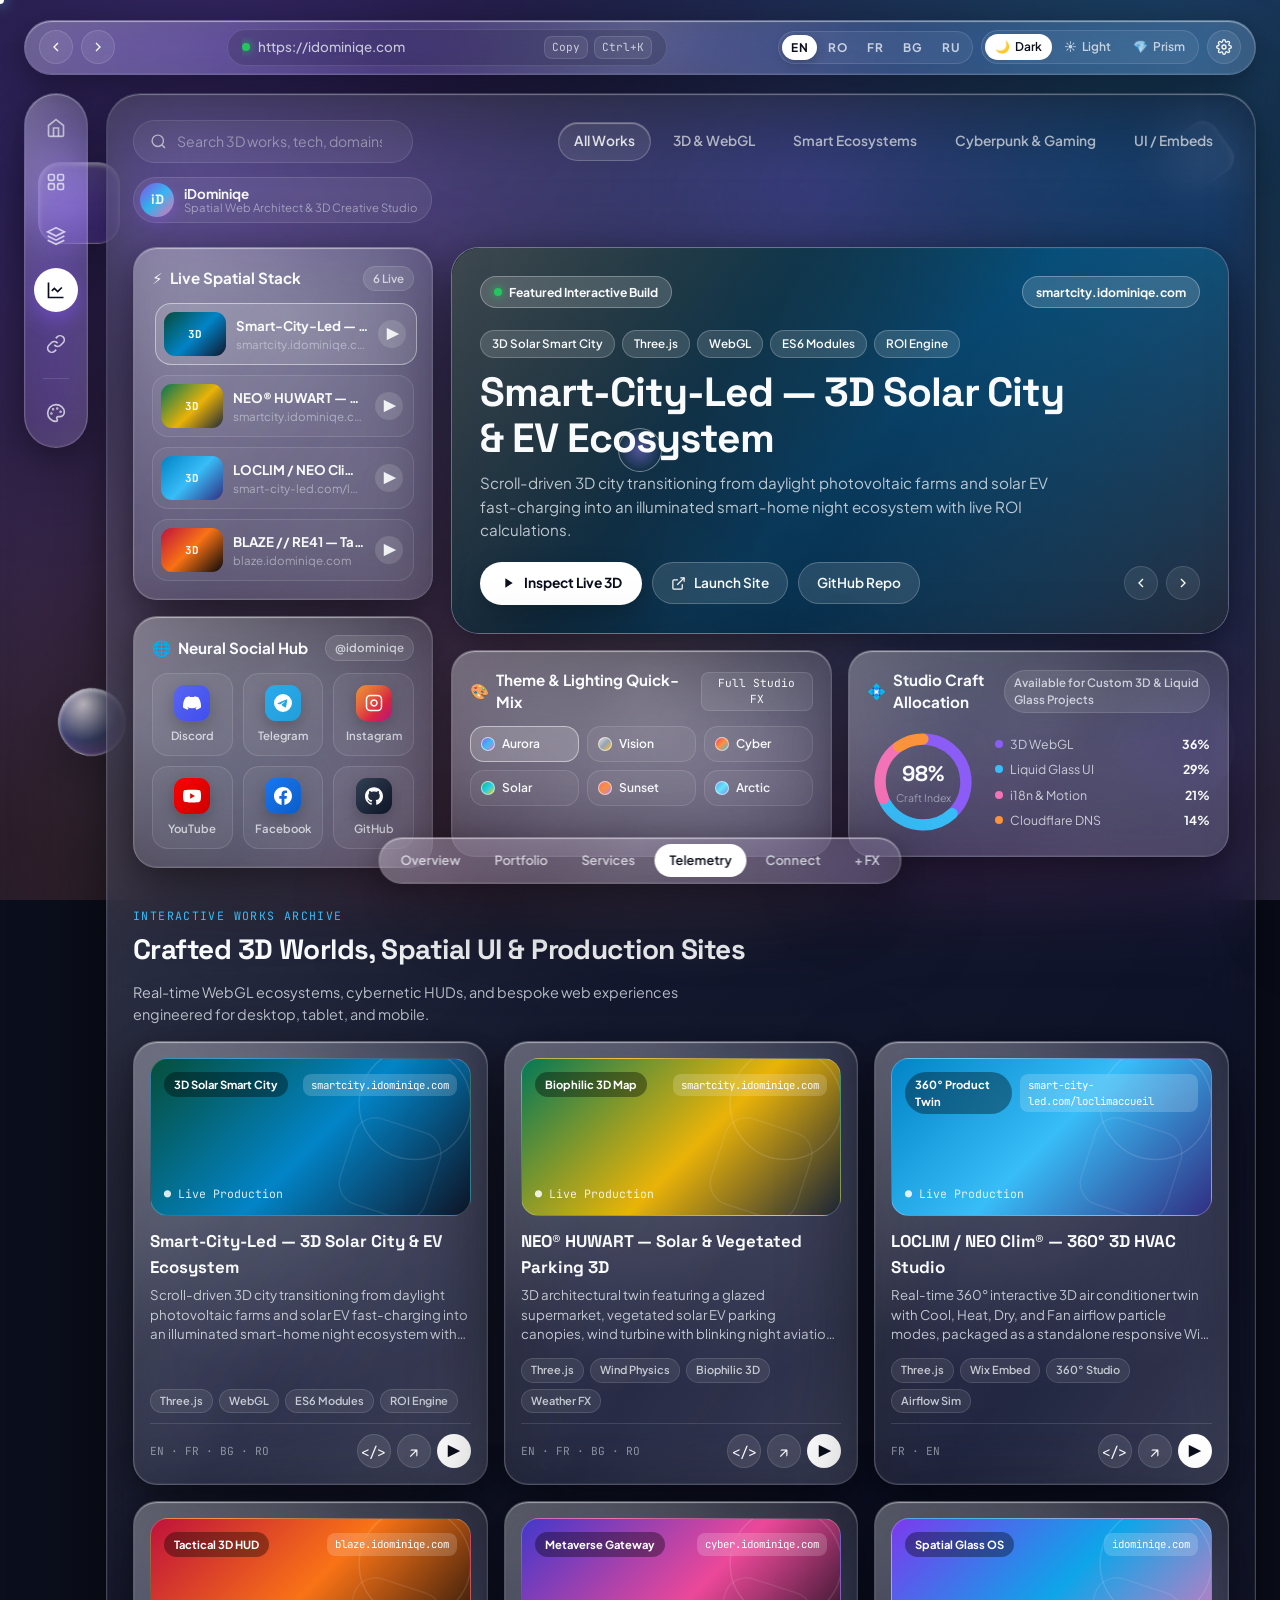
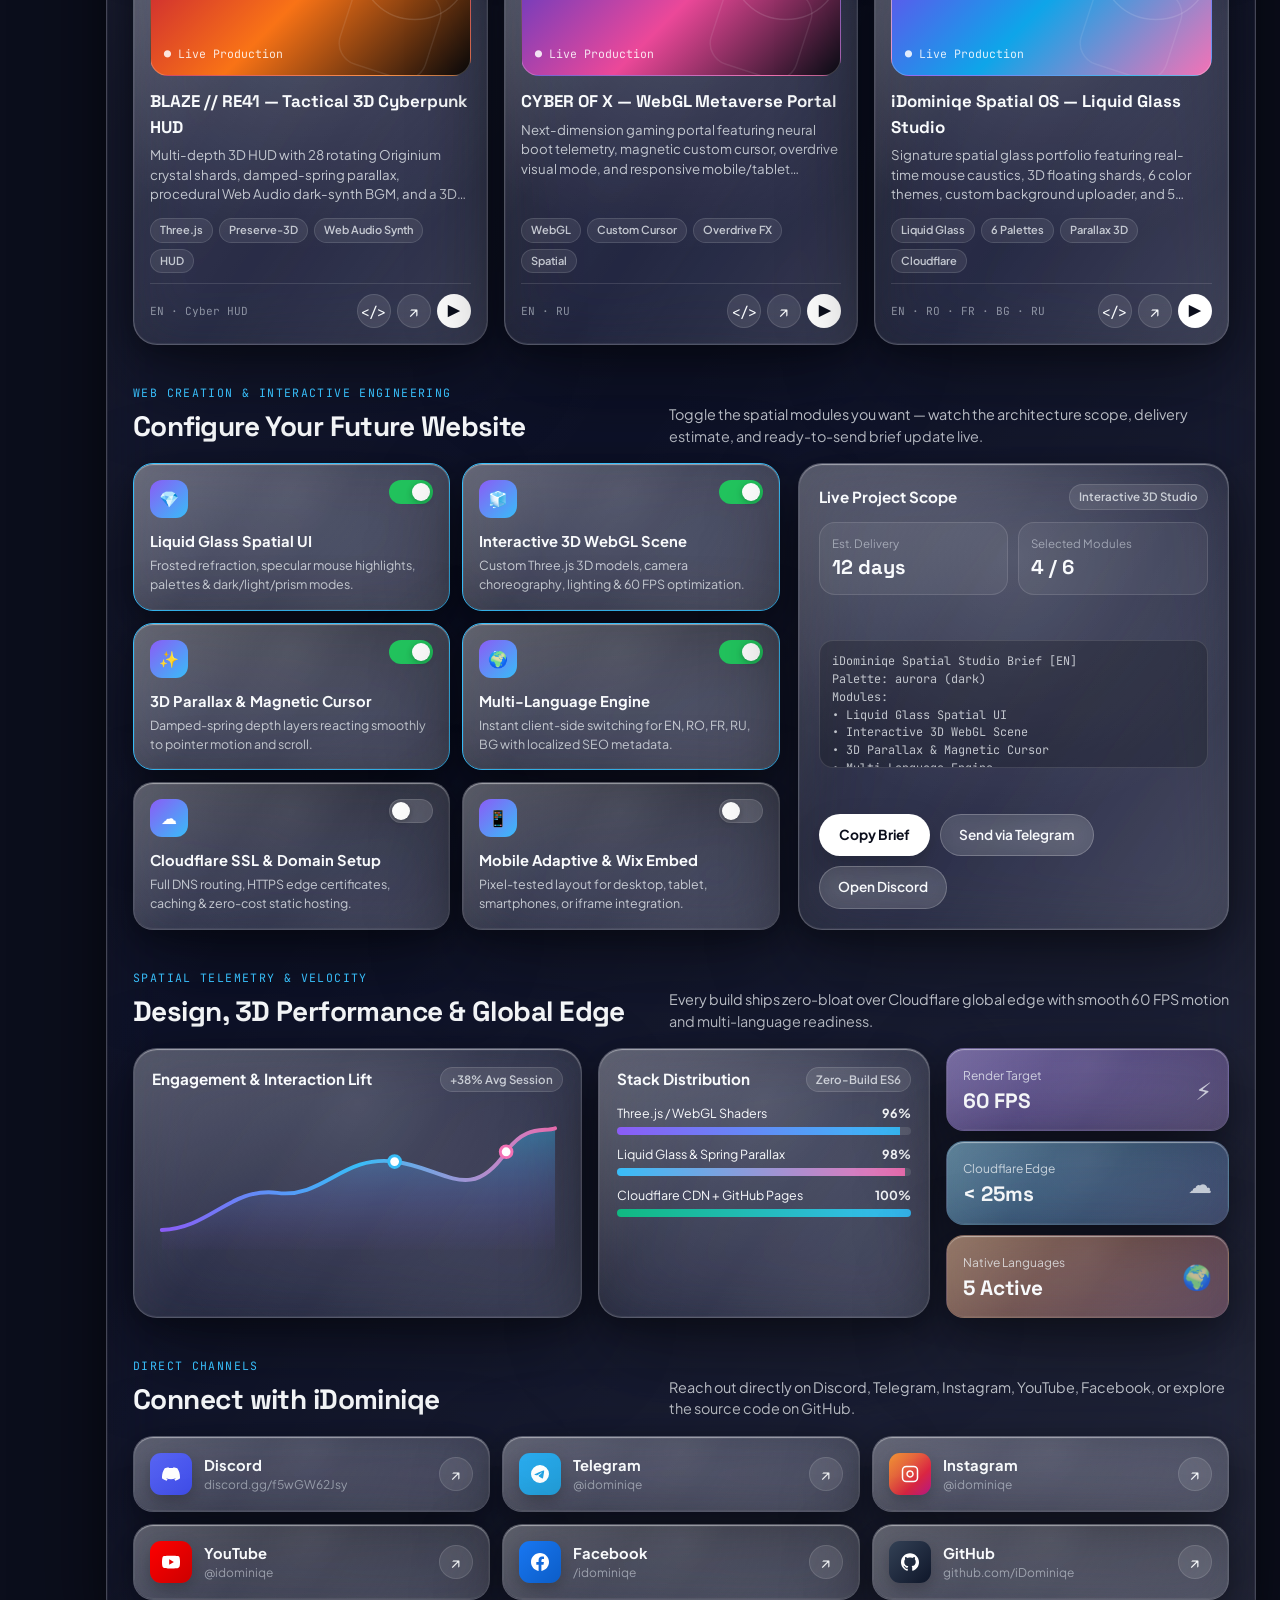
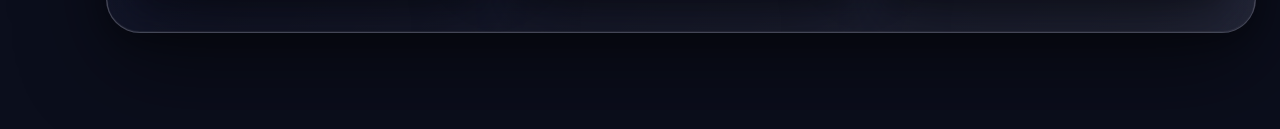
==== index.html @ 334b6a2a "feat: initial iDominiqe Spatial Liquid Glass portfolio" ====
<!DOCTYPE html>
<html lang="en" data-palette="aurora" data-lighting="dark">
<head>
  <meta charset="UTF-8" />
  <meta name="viewport" content="width=device-width, initial-scale=1.0, viewport-fit=cover" />
  <meta name="theme-color" content="#0b0e1c" />
  <title>iDominiqe — Spatial Liquid Glass Web Studio &amp; Portfolio</title>
  <meta name="description" content="Futuristic Liquid Glass portfolio and interactive 3D web creation studio by iDominiqe. WebGL experiences, spatial UI, multi-language sites, and Cloudflare architecture." />
  <meta property="og:title" content="iDominiqe — Spatial Liquid Glass Web Studio & Portfolio" />
  <meta property="og:description" content="Interactive 3D WebGL ecosystems, Liquid Glass interfaces, and bespoke websites by iDominiqe." />
  <meta property="og:url" content="https://idominiqe.com/" />
  <meta property="og:type" content="website" />

  <link rel="preconnect" href="https://fonts.googleapis.com" />
  <link rel="preconnect" href="https://fonts.gstatic.com" crossorigin />
  <link href="https://fonts.googleapis.com/css2?family=Inter:wght@400;500;600;700&family=JetBrains+Mono:wght@500;700&family=Plus+Jakarta+Sans:wght@400;500;600;700;800&family=Space+Grotesk:wght@600;700&display=swap" rel="stylesheet" />
  <link rel="stylesheet" href="css/style.css" />
</head>
<body class="custom-cursor-on">

  <!-- ============ AMBIENT BACKGROUND STAGE ============ -->
  <div class="bg-stage" aria-hidden="true">
    <canvas id="ambient-canvas"></canvas>
    <div class="bg-wallpaper" id="bg-wallpaper"></div>
    <div class="bg-dimmer"></div>
    <div class="bg-noise"></div>
  </div>

  <!-- ============ FLOATING 3D PARALLAX GLASS SHAPES ============ -->
  <div class="floating-3d-layer" id="floating-3d-layer" aria-hidden="true">
    <div class="glass-artifact artifact-cube" data-depth="34"></div>
    <div class="glass-artifact artifact-sphere" data-depth="24"></div>
    <div class="glass-artifact artifact-ring" data-depth="40"></div>
    <div class="glass-artifact artifact-prism" data-depth="28"></div>
  </div>

  <!-- ============ MAGNETIC SPATIAL CURSOR ============ -->
  <div class="spatial-cursor" id="spatial-cursor" aria-hidden="true">
    <div class="cursor-halo" id="cursor-halo"></div>
    <div class="cursor-core" id="cursor-core"></div>
  </div>

  <!-- ============ TOAST NOTIFICATION ============ -->
  <div class="toast-pill liquid-glass" id="toast-pill" role="status" aria-live="polite"></div>

  <!-- ============ MAIN SPATIAL STAGE ============ -->
  <div class="parallax-stage" id="parallax-stage">

    <!-- TOP FLOATING SPATIAL BROWSER BAR -->
    <header class="top-spatial-bar liquid-glass">
      <div class="bar-group">
        <button class="pill-icon-btn" id="hero-prev-top" title="Previous featured work" aria-label="Previous featured work">
          <svg viewBox="0 0 24 24" fill="none" stroke="currentColor" stroke-width="2"><path d="m15 18-6-6 6-6"/></svg>
        </button>
        <button class="pill-icon-btn" id="hero-next-top" title="Next featured work" aria-label="Next featured work">
          <svg viewBox="0 0 24 24" fill="none" stroke="currentColor" stroke-width="2"><path d="m9 18 6-6-6-6"/></svg>
        </button>
      </div>

      <div class="domain-omnibox">
        <div class="domain-url">
          <span class="ssl-dot" title="Cloudflare SSL Active"></span>
          <span>https://idominiqe.com</span>
        </div>
        <div class="omnibox-actions">
          <button class="kbd-hint" id="copy-domain-btn" title="Copy domain link">Copy</button>
          <button class="kbd-hint" id="open-cmd-btn" title="Command Palette">Ctrl+K</button>
        </div>
      </div>

      <div class="bar-group" style="flex-wrap: wrap;">
        <div class="lang-switcher" role="group" aria-label="Language switcher">
          <button class="lang-btn active" data-lang="en">EN</button>
          <button class="lang-btn" data-lang="ro">RO</button>
          <button class="lang-btn" data-lang="fr">FR</button>
          <button class="lang-btn" data-lang="bg">BG</button>
          <button class="lang-btn" data-lang="ru">RU</button>
        </div>

        <div class="lighting-quick-pill" role="group" aria-label="Lighting mode">
          <button class="light-mode-btn active" data-lighting-set="dark">
            <span aria-hidden="true">🌙</span>
            <span class="btn-label" data-i18n="lighting.dark">Dark</span>
          </button>
          <button class="light-mode-btn" data-lighting-set="light">
            <span aria-hidden="true">☀️</span>
            <span class="btn-label" data-i18n="lighting.light">Light</span>
          </button>
          <button class="light-mode-btn" data-lighting-set="iridescent">
            <span aria-hidden="true">💎</span>
            <span class="btn-label" data-i18n="lighting.iridescent">Prism</span>
          </button>
        </div>

        <button class="pill-icon-btn" id="open-studio-btn" title="Studio Theme & Lighting Controls" aria-label="Open Studio Controls">
          <svg viewBox="0 0 24 24" fill="none" stroke="currentColor" stroke-width="2">
            <circle cx="12" cy="12" r="3"/><path d="M19.4 15a1.65 1.65 0 0 0 .33 1.82l.06.06a2 2 0 1 1-2.83 2.83l-.06-.06a1.65 1.65 0 0 0-1.82-.33 1.65 1.65 0 0 0-1 1.51V21a2 2 0 0 1-4 0v-.09A1.65 1.65 0 0 0 9 19.4a1.65 1.65 0 0 0-1.82.33l-.06.06a2 2 0 1 1-2.83-2.83l.06-.06a1.65 1.65 0 0 0 .33-1.82 1.65 1.65 0 0 0-1.51-1H3a2 2 0 0 1 0-4h.09A1.65 1.65 0 0 0 4.6 9a1.65 1.65 0 0 0-.33-1.82l-.06-.06a2 2 0 1 1 2.83-2.83l.06.06a1.65 1.65 0 0 0 1.82.33H9a1.65 1.65 0 0 0 1-1.51V3a2 2 0 0 1 4 0v.09a1.65 1.65 0 0 0 1 1.51 1.65 1.65 0 0 0 1.82-.33l.06-.06a2 2 0 1 1 2.83 2.83l-.06.06a1.65 1.65 0 0 0-.33 1.82V9c.26.6.86 1 1.51 1H21a2 2 0 0 1 0 4h-.09a1.65 1.65 0 0 0-1.51 1z"/>
          </svg>
        </button>
      </div>
    </header>

    <!-- SPATIAL WORKSPACE (LEFT DOCK + MAIN FROSTED GLASS SHELL) -->
    <div class="spatial-workspace">

      <!-- LEFT DETACHED VERTICAL DOCK -->
      <aside class="left-dock liquid-glass" aria-label="Section navigation">
        <button class="dock-btn active" data-scroll-target="overview" data-tooltip="Overview" data-i18n-tooltip="nav.overview">
          <svg viewBox="0 0 24 24" fill="none" stroke="currentColor" stroke-width="2"><path d="m3 9 9-7 9 7v11a2 2 0 0 1-2 2H5a2 2 0 0 1-2-2z"/><polyline points="9 22 9 12 15 12 15 22"/></svg>
        </button>
        <button class="dock-btn" data-scroll-target="portfolio" data-tooltip="Portfolio" data-i18n-tooltip="nav.works">
          <svg viewBox="0 0 24 24" fill="none" stroke="currentColor" stroke-width="2"><rect x="3" y="3" width="7" height="7" rx="1.5"/><rect x="14" y="3" width="7" height="7" rx="1.5"/><rect x="14" y="14" width="7" height="7" rx="1.5"/><rect x="3" y="14" width="7" height="7" rx="1.5"/></svg>
        </button>
        <button class="dock-btn" data-scroll-target="services" data-tooltip="Services" data-i18n-tooltip="nav.services">
          <svg viewBox="0 0 24 24" fill="none" stroke="currentColor" stroke-width="2"><path d="M12 2L2 7l10 5 10-5-10-5z"/><path d="M2 17l10 5 10-5"/><path d="M2 12l10 5 10-5"/></svg>
        </button>
        <button class="dock-btn" data-scroll-target="analytics" data-tooltip="Telemetry" data-i18n-tooltip="nav.analytics">
          <svg viewBox="0 0 24 24" fill="none" stroke="currentColor" stroke-width="2"><path d="M3 3v18h18"/><path d="m19 9-5 5-4-4-3 3"/></svg>
        </button>
        <button class="dock-btn" data-scroll-target="connect" data-tooltip="Connect" data-i18n-tooltip="nav.connect">
          <svg viewBox="0 0 24 24" fill="none" stroke="currentColor" stroke-width="2"><path d="M10 13a5 5 0 0 0 7.54.54l3-3a5 5 0 0 0-7.07-7.07l-1.72 1.71"/><path d="M14 11a5 5 0 0 0-7.54-.54l-3 3a5 5 0 0 0 7.07 7.07l1.71-1.71"/></svg>
        </button>
        <div class="dock-divider"></div>
        <button class="dock-btn" id="dock-studio-btn" data-tooltip="Studio FX" data-i18n-tooltip="nav.studio">
          <svg viewBox="0 0 24 24" fill="none" stroke="currentColor" stroke-width="2"><circle cx="13.5" cy="6.5" r=".5" fill="currentColor"/><circle cx="17.5" cy="10.5" r=".5" fill="currentColor"/><circle cx="8.5" cy="7.5" r=".5" fill="currentColor"/><circle cx="6.5" cy="12.5" r=".5" fill="currentColor"/><path d="M12 2C6.5 2 2 6.5 2 12s4.5 10 10 10c.926 0 1.648-.746 1.648-1.688 0-.437-.18-.835-.437-1.125-.29-.289-.438-.652-.438-1.125a1.64 1.64 0 0 1 1.668-1.668h1.996c3.051 0 5.555-2.503 5.555-5.554C21.965 6.012 17.461 2 12 2z"/></svg>
        </button>
      </aside>

      <!-- MAIN LIQUID GLASS SHELL -->
      <main class="main-glass-shell liquid-glass" id="main-shell">

        <!-- SHELL HEADER: SEARCH + CATEGORY TABS + CREATOR PROFILE -->
        <div class="shell-header">
          <label class="search-pill">
            <svg viewBox="0 0 24 24" fill="none" stroke="currentColor" stroke-width="2"><circle cx="11" cy="11" r="8"/><path d="m21 21-4.35-4.35"/></svg>
            <input type="search" id="portfolio-search" data-i18n-placeholder="searchPlaceholder" placeholder="Search 3D works, tech, domains..." />
          </label>

          <nav class="shell-tabs" id="category-tabs" aria-label="Portfolio categories">
            <button class="shell-tab active" data-category="all" data-i18n="tabs.all">All Works</button>
            <button class="shell-tab" data-category="webgl" data-i18n="tabs.webgl">3D &amp; WebGL</button>
            <button class="shell-tab" data-category="ecosystems" data-i18n="tabs.ecosystems">Smart Ecosystems</button>
            <button class="shell-tab" data-category="cyberpunk" data-i18n="tabs.cyberpunk">Cyberpunk &amp; Gaming</button>
            <button class="shell-tab" data-category="embeds" data-i18n="tabs.embeds">UI / Embeds</button>
          </nav>

          <a href="#connect" class="profile-pill" title="iDominiqe — Spatial Web Studio">
            <div class="avatar-orb">iD</div>
            <div class="profile-meta">
              <span class="profile-name">iDominiqe</span>
              <span class="profile-handle" data-i18n="roleTitle">Spatial Web Architect</span>
            </div>
          </a>
        </div>

        <!-- ========== SECTION 1: BENTO SPATIAL OVERVIEW ========== -->
        <section class="shell-section" id="overview">
          <div class="bento-overview">

            <!-- LEFT SIDEBAR COLUMN (Featured Queue + Social App Grid) -->
            <div class="bento-col-side">
              <div class="bento-panel liquid-glass">
                <div class="panel-head-row">
                  <h2 class="panel-title">
                    <span aria-hidden="true">⚡</span>
                    <span data-i18n="bento.liveQueue">Live Spatial Stack</span>
                  </h2>
                  <span class="panel-badge" data-i18n="bento.onlineCount">6 Live</span>
                </div>
                <div class="mini-build-list" id="mini-build-list"></div>
              </div>

              <div class="bento-panel liquid-glass">
                <div class="panel-head-row">
                  <h2 class="panel-title">
                    <span aria-hidden="true">🌐</span>
                    <span data-i18n="bento.socialHub">Neural Social Hub</span>
                  </h2>
                  <span class="panel-badge">@idominiqe</span>
                </div>
                <div class="social-app-grid" id="social-app-grid"></div>
              </div>
            </div>

            <!-- RIGHT MAIN COLUMN (Hero Spotlight + Sub-Widgets) -->
            <div class="bento-col-main">
              <article class="hero-spotlight liquid-glass" id="hero-spotlight">
                <div class="hero-visual-bg" id="hero-visual-bg"></div>
                <div class="hero-visual-overlay"></div>

                <div class="hero-top-row">
                  <span class="hero-status-chip">
                    <span class="ssl-dot"></span>
                    <span id="hero-kicker" data-i18n="hero.featured">Featured Interactive Build</span>
                  </span>
                  <span class="hero-status-chip" id="hero-domain-chip">smartcity.idominiqe.com</span>
                </div>

                <div class="hero-content">
                  <div class="hero-tags" id="hero-tags"></div>
                  <h1 class="hero-title" id="hero-title">Smart-City-Led 3D Ecosystem</h1>
                  <p class="hero-desc" id="hero-desc"></p>
                </div>

                <div class="hero-bottom-row">
                  <div class="hero-cta-group">
                    <button class="btn-primary-glass" id="hero-inspect-btn">
                      <svg width="16" height="16" viewBox="0 0 24 24" fill="currentColor"><path d="M8 5v14l11-7z"/></svg>
                      <span data-i18n="hero.inspect">Inspect Live 3D</span>
                    </button>
                    <a class="btn-secondary-glass" id="hero-launch-btn" href="#" target="_blank" rel="noopener noreferrer">
                      <svg width="15" height="15" viewBox="0 0 24 24" fill="none" stroke="currentColor" stroke-width="2"><path d="M18 13v6a2 2 0 0 1-2 2H5a2 2 0 0 1-2-2V8a2 2 0 0 1 2-2h6"/><polyline points="15 3 21 3 21 9"/><line x1="10" y1="14" x2="21" y2="3"/></svg>
                      <span data-i18n="hero.openSite">Launch Site</span>
                    </a>
                    <a class="btn-secondary-glass" id="hero-repo-btn" href="#" target="_blank" rel="noopener noreferrer">
                      <span data-i18n="hero.sourceCode">GitHub Repo</span>
                    </a>
                  </div>

                  <div class="carousel-controls">
                    <button class="pill-icon-btn" id="hero-prev" aria-label="Previous project">
                      <svg viewBox="0 0 24 24" fill="none" stroke="currentColor" stroke-width="2"><path d="m15 18-6-6 6-6"/></svg>
                    </button>
                    <button class="pill-icon-btn" id="hero-next" aria-label="Next project">
                      <svg viewBox="0 0 24 24" fill="none" stroke="currentColor" stroke-width="2"><path d="m9 18 6-6-6-6"/></svg>
                    </button>
                  </div>
                </div>
              </article>

              <!-- SUB-BENTO: THEME QUICK-MIX + CRAFT DONUT -->
              <div class="bento-sub-grid">
                <div class="bento-panel liquid-glass">
                  <div class="panel-head-row">
                    <h3 class="panel-title">
                      <span aria-hidden="true">🎨</span>
                      <span data-i18n="bento.lightingTitle">Theme &amp; Lighting Quick-Mix</span>
                    </h3>
                    <button class="kbd-hint" id="open-studio-inline" data-i18n="bento.studioBtn">Full Studio FX</button>
                  </div>
                  <div class="palette-quick-pills" id="palette-quick-pills"></div>
                </div>

                <div class="bento-panel liquid-glass">
                  <div class="panel-head-row">
                    <h3 class="panel-title">
                      <span aria-hidden="true">💠</span>
                      <span data-i18n="bento.craftTitle">Studio Craft Allocation</span>
                    </h3>
                    <span class="panel-badge" data-i18n="badgeAvailable">Available</span>
                  </div>
                  <div class="donut-wrap" style="margin-top: 2px;">
                    <div class="donut-ring">
                      <svg viewBox="0 0 120 120" width="112" height="112">
                        <circle cx="60" cy="60" r="46" fill="none" stroke="var(--ring-track)" stroke-width="12" />
                        <circle cx="60" cy="60" r="46" fill="none" stroke="#8b5cf6" stroke-width="12" stroke-dasharray="105 289" stroke-dashoffset="0" stroke-linecap="round" transform="rotate(-90 60 60)" />
                        <circle cx="60" cy="60" r="46" fill="none" stroke="#38bdf8" stroke-width="12" stroke-dasharray="84 289" stroke-dashoffset="-110" stroke-linecap="round" transform="rotate(-90 60 60)" />
                        <circle cx="60" cy="60" r="46" fill="none" stroke="#f472b6" stroke-width="12" stroke-dasharray="60 289" stroke-dashoffset="-198" stroke-linecap="round" transform="rotate(-90 60 60)" />
                        <circle cx="60" cy="60" r="46" fill="none" stroke="#fb923c" stroke-width="12" stroke-dasharray="32 289" stroke-dashoffset="-261" stroke-linecap="round" transform="rotate(-90 60 60)" />
                      </svg>
                      <div class="donut-center">
                        <strong>98%</strong>
                        <span data-i18n="bento.craftCenter">Craft Index</span>
                      </div>
                    </div>
                    <div class="legend-list">
                      <div class="legend-item"><span class="legend-label"><i class="legend-dot" style="background:#8b5cf6"></i>3D WebGL</span><strong>36%</strong></div>
                      <div class="legend-item"><span class="legend-label"><i class="legend-dot" style="background:#38bdf8"></i>Liquid Glass UI</span><strong>29%</strong></div>
                      <div class="legend-item"><span class="legend-label"><i class="legend-dot" style="background:#f472b6"></i>i18n &amp; Motion</span><strong>21%</strong></div>
                      <div class="legend-item"><span class="legend-label"><i class="legend-dot" style="background:#fb923c"></i>Cloudflare DNS</span><strong>14%</strong></div>
                    </div>
                  </div>
                </div>
              </div>
            </div>
          </div>
        </section>

        <!-- ========== SECTION 2: PORTFOLIO SHOWCASE GRID ========== -->
        <section class="shell-section" id="portfolio">
          <div class="section-head">
            <div>
              <div class="section-kicker" data-i18n="sections.portfolioKicker">Interactive Works Archive</div>
              <h2 class="section-title" data-i18n="sections.portfolioTitle">Crafted 3D Worlds, Spatial UI &amp; Production Sites</h2>
            </div>
            <p class="section-sub" data-i18n="sections.portfolioSub">Real-time WebGL ecosystems, cybernetic HUDs, and bespoke web experiences engineered for desktop, tablet, and mobile.</p>
          </div>
          <div class="portfolio-grid" id="portfolio-grid"></div>
        </section>

        <!-- ========== SECTION 3: INTERACTIVE WEB SERVICES CONFIGURATOR ========== -->
        <section class="shell-section" id="services">
          <div class="section-head">
            <div>
              <div class="section-kicker" data-i18n="sections.servicesKicker">Web Creation &amp; Interactive Engineering</div>
              <h2 class="section-title" data-i18n="sections.servicesTitle">Configure Your Future Website</h2>
            </div>
            <p class="section-sub" data-i18n="sections.servicesSub">Toggle the spatial modules you want — watch the architecture scope, delivery estimate, and ready-to-send brief update live.</p>
          </div>

          <div class="services-layout">
            <div class="service-toggles-grid" id="service-toggles-grid"></div>

            <aside class="service-summary-card liquid-glass">
              <div>
                <div class="panel-head-row">
                  <h3 class="panel-title" data-i18n="serviceSummary.title">Live Project Scope</h3>
                  <span class="panel-badge" id="summary-tier-badge">Interactive 3D Studio</span>
                </div>
                <div class="summary-kpi-row">
                  <div class="summary-kpi">
                    <span data-i18n="serviceSummary.timelineLabel">Est. Delivery</span>
                    <strong id="summary-days">10 days</strong>
                  </div>
                  <div class="summary-kpi">
                    <span data-i18n="serviceSummary.modulesLabel">Selected Modules</span>
                    <strong id="summary-count">4 / 6</strong>
                  </div>
                </div>
              </div>

              <pre class="brief-preview" id="brief-preview"></pre>

              <div class="hero-cta-group">
                <button class="btn-primary-glass" id="copy-brief-btn" data-i18n="serviceSummary.copyBrief">Copy Brief</button>
                <a class="btn-secondary-glass" href="https://t.me/idominiqe" target="_blank" rel="noopener noreferrer" data-i18n="serviceSummary.sendTelegram">Send via Telegram</a>
                <a class="btn-secondary-glass" href="https://discord.gg/f5wGW62Jsy" target="_blank" rel="noopener noreferrer" data-i18n="serviceSummary.sendDiscord">Open Discord</a>
              </div>
            </aside>
          </div>
        </section>

        <!-- ========== SECTION 4: SPATIAL ANALYTICS & PERFORMANCE ========== -->
        <section class="shell-section" id="analytics">
          <div class="section-head">
            <div>
              <div class="section-kicker" data-i18n="sections.analyticsKicker">Spatial Telemetry &amp; Velocity</div>
              <h2 class="section-title" data-i18n="sections.analyticsTitle">Design, 3D Performance &amp; Global Edge</h2>
            </div>
            <p class="section-sub" data-i18n="sections.analyticsSub">Every build ships zero-bloat over Cloudflare global edge with smooth 60 FPS motion and multi-language readiness.</p>
          </div>

          <div class="analytics-grid">
            <div class="chart-card liquid-glass">
              <div class="panel-head-row">
                <h3 class="panel-title" data-i18n="analytics.curveTitle">Engagement &amp; Interaction Lift</h3>
                <span class="panel-badge" data-i18n="analytics.curveBadge">+38% Avg Session</span>
              </div>
              <svg class="spline-svg" viewBox="0 0 420 155" aria-label="Engagement spline chart">
                <defs>
                  <linearGradient id="splineStroke" x1="0%" y1="0%" x2="100%" y2="0%">
                    <stop offset="0%" stop-color="#8b5cf6" />
                    <stop offset="50%" stop-color="#38bdf8" />
                    <stop offset="100%" stop-color="#f472b6" />
                  </linearGradient>
                  <linearGradient id="splineFill" x1="0%" y1="0%" x2="0%" y2="100%">
                    <stop offset="0%" stop-color="rgba(56,189,248,0.42)" />
                    <stop offset="100%" stop-color="rgba(139,92,246,0.02)" />
                  </linearGradient>
                </defs>
                <path d="M 10 122 C 60 120, 80 78, 128 84 C 175 90, 195 45, 248 52 C 300 59, 325 96, 362 42 C 382 14, 400 22, 412 18 L 412 142 L 10 142 Z" fill="url(#splineFill)" />
                <path d="M 10 122 C 60 120, 80 78, 128 84 C 175 90, 195 45, 248 52 C 300 59, 325 96, 362 42 C 382 14, 400 22, 412 18" fill="none" stroke="url(#splineStroke)" stroke-width="4" stroke-linecap="round" />
                <circle cx="248" cy="52" r="6" fill="#ffffff" stroke="#38bdf8" stroke-width="3" />
                <circle cx="362" cy="42" r="6" fill="#ffffff" stroke="#f472b6" stroke-width="3" />
              </svg>
            </div>

            <div class="chart-card liquid-glass">
              <div class="panel-head-row">
                <h3 class="panel-title" data-i18n="analytics.donutTitle">Stack Distribution</h3>
                <span class="panel-badge">Zero-Build ES6</span>
              </div>
              <div style="display:flex; flex-direction:column; gap:10px; margin-top:12px;">
                <div>
                  <div style="display:flex; justify-content:space-between; font-size:0.78rem; margin-bottom:4px;"><span>Three.js / WebGL Shaders</span><strong>96%</strong></div>
                  <div style="height:8px; border-radius:99px; background:var(--ring-track); overflow:hidden;"><div style="width:96%; height:100%; background:linear-gradient(90deg,var(--accent),var(--accent-2));"></div></div>
                </div>
                <div>
                  <div style="display:flex; justify-content:space-between; font-size:0.78rem; margin-bottom:4px;"><span>Liquid Glass &amp; Spring Parallax</span><strong>98%</strong></div>
                  <div style="height:8px; border-radius:99px; background:var(--ring-track); overflow:hidden;"><div style="width:98%; height:100%; background:linear-gradient(90deg,var(--accent-2),var(--accent-3));"></div></div>
                </div>
                <div>
                  <div style="display:flex; justify-content:space-between; font-size:0.78rem; margin-bottom:4px;"><span>Cloudflare CDN + GitHub Pages</span><strong>100%</strong></div>
                  <div style="height:8px; border-radius:99px; background:var(--ring-track); overflow:hidden;"><div style="width:100%; height:100%; background:linear-gradient(90deg,#10b981,#38bdf8);"></div></div>
                </div>
              </div>
            </div>

            <div class="kpi-stack">
              <div class="kpi-tile liquid-glass kpi-tile-gradient-1">
                <div>
                  <span data-i18n="analytics.kpi1Label">Render Target</span>
                  <strong data-i18n="analytics.kpi1Value">60 FPS</strong>
                </div>
                <span aria-hidden="true" style="font-size:1.5rem;">⚡</span>
              </div>
              <div class="kpi-tile liquid-glass kpi-tile-gradient-2">
                <div>
                  <span data-i18n="analytics.kpi2Label">Cloudflare Edge</span>
                  <strong data-i18n="analytics.kpi2Value">&lt; 25ms</strong>
                </div>
                <span aria-hidden="true" style="font-size:1.5rem;">☁️</span>
              </div>
              <div class="kpi-tile liquid-glass kpi-tile-gradient-3">
                <div>
                  <span data-i18n="analytics.kpi3Label">Native Languages</span>
                  <strong data-i18n="analytics.kpi3Value">5 Active</strong>
                </div>
                <span aria-hidden="true" style="font-size:1.5rem;">🌍</span>
              </div>
            </div>
          </div>
        </section>

        <!-- ========== SECTION 5: CONNECT & SOCIAL CHANNELS ========== -->
        <section class="shell-section" id="connect">
          <div class="section-head">
            <div>
              <div class="section-kicker" data-i18n="sections.connectKicker">Direct Channels</div>
              <h2 class="section-title" data-i18n="sections.connectTitle">Connect with iDominiqe</h2>
            </div>
            <p class="section-sub" data-i18n="sections.connectSub">Reach out directly on Discord, Telegram, Instagram, YouTube, Facebook, or explore the source code on GitHub.</p>
          </div>
          <div class="connect-grid" id="connect-grid"></div>
        </section>

      </main>
    </div>
  </div>

  <!-- ============ BOTTOM FLOATING PILL NAV (Ref Image 2) ============ -->
  <nav class="bottom-pill-nav liquid-glass" aria-label="Quick section jump">
    <button class="bottom-nav-btn active" data-scroll-target="overview" data-i18n="nav.overview">Overview</button>
    <button class="bottom-nav-btn" data-scroll-target="portfolio" data-i18n="nav.works">Portfolio</button>
    <button class="bottom-nav-btn" data-scroll-target="services" data-i18n="nav.services">Services</button>
    <button class="bottom-nav-btn" data-scroll-target="analytics" data-i18n="nav.analytics">Telemetry</button>
    <button class="bottom-nav-btn" data-scroll-target="connect" data-i18n="nav.connect">Connect</button>
    <button class="bottom-nav-btn" id="bottom-studio-btn">+ FX</button>
  </nav>

  <!-- ============ STUDIO THEME, LIGHTING & WALLPAPER DRAWER ============ -->
  <div class="studio-drawer-backdrop" id="studio-backdrop"></div>
  <aside class="studio-drawer liquid-glass" id="studio-drawer" aria-label="Studio Lighting & Theme Controls">
    <div class="panel-head-row">
      <h2 class="panel-title">
        <span aria-hidden="true">✨</span>
        <span data-i18n="drawer.title">Studio Lighting &amp; Background</span>
      </h2>
      <button class="pill-icon-btn" id="close-studio-btn" aria-label="Close drawer">✕</button>
    </div>

    <div class="drawer-group">
      <span class="drawer-group-title" data-i18n="drawer.palettes">Color Palettes</span>
      <div class="palette-quick-pills" id="drawer-palette-list"></div>
    </div>

    <div class="drawer-group">
      <span class="drawer-group-title" data-i18n="drawer.lighting">Glass Lighting</span>
      <div class="lighting-quick-pill" style="width:100%; justify-content:space-between;">
        <button class="light-mode-btn active" style="flex:1; justify-content:center;" data-lighting-set="dark">🌙 <span data-i18n="lighting.dark">Dark</span></button>
        <button class="light-mode-btn" style="flex:1; justify-content:center;" data-lighting-set="light">☀️ <span data-i18n="lighting.light">Light</span></button>
        <button class="light-mode-btn" style="flex:1; justify-content:center;" data-lighting-set="iridescent">💎 <span data-i18n="lighting.iridescent">Prism</span></button>
      </div>
    </div>

    <div class="drawer-group">
      <span class="drawer-group-title" data-i18n="drawer.background">Ambient Background / Wallpaper</span>
      <div class="wallpaper-presets" id="wallpaper-presets">
        <button class="wallpaper-btn active" data-bg-preset="mesh" data-i18n="drawer.bgMesh">Animated Mesh Gradient</button>
        <button class="wallpaper-btn" data-bg-preset="spatial-loft">Spatial Glass Studio</button>
        <button class="wallpaper-btn" data-bg-preset="iridescent-silk">Iridescent Silk Waves</button>
        <button class="wallpaper-btn" data-bg-preset="cyber-grid">Neon Obsidian Horizon</button>
      </div>
      <div style="display:flex; gap:6px;">
        <input class="glass-input" id="custom-bg-url" type="url" data-i18n-placeholder="drawer.bgUrlPlaceholder" placeholder="Paste image URL (https://...)" />
        <button class="btn-secondary-glass" id="apply-bg-url" style="padding:8px 12px; white-space:nowrap;" data-i18n="drawer.bgApply">Apply</button>
      </div>
      <div style="display:flex; gap:8px; flex-wrap:wrap;">
        <label class="btn-secondary-glass" style="flex:1; justify-content:center;">
          <input type="file" id="upload-bg-file" accept="image/*" hidden />
          <span data-i18n="drawer.bgUpload">Upload Custom Background</span>
        </label>
        <button class="btn-secondary-glass" id="reset-bg-btn" data-i18n="drawer.bgReset">Reset</button>
      </div>
    </div>

    <div class="drawer-group" style="border-bottom:none;">
      <span class="drawer-group-title" data-i18n="drawer.fx">Liquid Glass &amp; Parallax FX</span>

      <label class="slider-row">
        <span class="slider-label"><span data-i18n="drawer.blur">Glass Frosted Blur</span><strong id="val-blur">28px</strong></span>
        <input type="range" id="ctrl-blur" min="8" max="48" value="28" />
      </label>

      <label class="slider-row">
        <span class="slider-label"><span data-i18n="drawer.glow">Mouse Specular Glow</span><strong id="val-glow">100%</strong></span>
        <input type="range" id="ctrl-glow" min="0" max="150" value="100" />
      </label>

      <label class="slider-row">
        <span class="slider-label"><span data-i18n="drawer.parallax">3D Depth Parallax</span><strong id="val-parallax">100%</strong></span>
        <input type="range" id="ctrl-parallax" min="0" max="160" value="100" />
      </label>

      <label class="slider-row">
        <span class="slider-label"><span data-i18n="drawer.bgDim">Wallpaper Dimming</span><strong id="val-dim">28%</strong></span>
        <input type="range" id="ctrl-dim" min="0" max="75" value="28" />
      </label>

      <label class="slider-row">
        <span class="slider-label"><span data-i18n="drawer.bgBlur">Wallpaper Blur</span><strong id="val-bgblur">0px</strong></span>
        <input type="range" id="ctrl-bgblur" min="0" max="24" value="0" />
      </label>

      <label style="display:flex; align-items:center; justify-content:space-between; font-size:0.82rem; cursor:pointer; margin-top:4px;">
        <span data-i18n="drawer.shards">Floating 3D Glass Shards</span>
        <input type="checkbox" id="ctrl-shards" checked />
      </label>

      <label style="display:flex; align-items:center; justify-content:space-between; font-size:0.82rem; cursor:pointer;">
        <span data-i18n="drawer.cursor">Magnetic Spatial Cursor</span>
        <input type="checkbox" id="ctrl-cursor" checked />
      </label>
    </div>
  </aside>

  <!-- ============ PROJECT INSPECTION MODAL ============ -->
  <div class="modal-backdrop" id="project-modal-backdrop" role="dialog" aria-modal="true" aria-labelledby="modal-project-title">
    <div class="project-modal liquid-glass">
      <div class="panel-head-row">
        <div>
          <span class="panel-badge" id="modal-project-domain">smartcity.idominiqe.com</span>
          <h2 class="section-title" id="modal-project-title" style="margin-top:6px;">Project Title</h2>
        </div>
        <button class="pill-icon-btn" id="close-project-modal" aria-label="Close modal">✕</button>
      </div>

      <div class="modal-preview-frame" id="modal-preview-frame">
        <iframe id="modal-iframe" title="Live project preview" loading="lazy"></iframe>
      </div>

      <p class="section-sub" id="modal-project-desc" style="max-width:100%;"></p>
      <div class="project-meta-row" id="modal-project-stack"></div>
      <p style="font-size:0.76rem; color:var(--text-muted);" data-i18n="modal.iframeNote">Interactive live embed. Some third-party sites may block framing — use Open Live Domain if blank.</p>

      <div class="hero-cta-group">
        <a class="btn-primary-glass" id="modal-open-live" href="#" target="_blank" rel="noopener noreferrer" data-i18n="modal.openNewTab">Open Live Domain</a>
        <a class="btn-secondary-glass" id="modal-open-github" href="#" target="_blank" rel="noopener noreferrer" data-i18n="modal.viewGithub">View on GitHub</a>
        <button class="btn-secondary-glass" id="modal-close-btn" data-i18n="modal.close">Close</button>
      </div>
    </div>
  </div>

  <!-- ============ COMMAND PALETTE (Ctrl+K) ============ -->
  <div class="modal-backdrop" id="cmd-backdrop" role="dialog" aria-modal="true" aria-label="Command Palette">
    <div class="cmd-modal liquid-glass">
      <input type="search" class="glass-input" id="cmd-input" data-i18n-placeholder="cmd.placeholder" placeholder="Type a project, palette, language, or social link..." />
      <div class="cmd-results" id="cmd-results"></div>
    </div>
  </div>

  <script type="module" src="js/app.js"></script>
</body>
</html>
---- css/style.css ----
/* ==========================================================================
   iDominiqe Spatial OS — Liquid Glass Portfolio & Studio Stylesheet
   ========================================================================== */

:root {
  /* Active Palette Tokens (default: aurora) */
  --bg-1: #0b0e1c;
  --bg-2: #151436;
  --bg-3: #102a43;
  --orb-1: rgba(139, 92, 246, 0.58);
  --orb-2: rgba(56, 189, 248, 0.48);
  --orb-3: rgba(244, 114, 182, 0.42);
  --orb-4: rgba(251, 146, 60, 0.30);

  --accent: #8b5cf6;
  --accent-2: #38bdf8;
  --accent-3: #f472b6;
  --accent-glow: rgba(139, 92, 246, 0.45);
  --cta-bg: #ffffff;
  --cta-fg: #0b0e1c;

  /* Liquid Glass Surface Tokens (default: dark) */
  --glass-shell: rgba(24, 27, 46, 0.44);
  --glass-card: rgba(255, 255, 255, 0.075);
  --glass-card-hover: rgba(255, 255, 255, 0.125);
  --glass-pill: rgba(255, 255, 255, 0.10);
  --glass-modal: rgba(18, 20, 36, 0.78);
  --glass-border: rgba(255, 255, 255, 0.22);
  --glass-border-soft: rgba(255, 255, 255, 0.12);
  --glass-highlight: rgba(255, 255, 255, 0.48);
  --glass-refract: rgba(255, 255, 255, 0.08);
  --glass-shadow: 0 32px 90px rgba(0, 0, 0, 0.48), 0 8px 28px rgba(0, 0, 0, 0.28);

  --text-primary: #f8fafc;
  --text-secondary: rgba(241, 245, 249, 0.76);
  --text-muted: rgba(226, 232, 240, 0.54);
  --caustic-color: rgba(255, 255, 255, 0.20);
  --ring-track: rgba(255, 255, 255, 0.12);

  /* Interactive FX Controls */
  --glass-blur: 28px;
  --glow-strength: 1;
  --parallax-depth: 1;
  --bg-dim: 0.28;
  --bg-image-blur: 0px;

  /* Typography & Radii */
  --font-sans: "Plus Jakarta Sans", "Inter", system-ui, -apple-system, sans-serif;
  --font-display: "Space Grotesk", "Plus Jakarta Sans", sans-serif;
  --font-mono: "JetBrains Mono", ui-monospace, SFMono-Regular, monospace;
  --radius-shell: 34px;
  --radius-card: 24px;
  --radius-pill: 999px;
}

/* ---------------- COLOR PALETTES ---------------- */
html[data-palette="aurora"] {
  --bg-1: #0b0e1c;
  --bg-2: #18133a;
  --bg-3: #0f2c47;
  --orb-1: rgba(139, 92, 246, 0.58);
  --orb-2: rgba(56, 189, 248, 0.50);
  --orb-3: rgba(244, 114, 182, 0.44);
  --orb-4: rgba(251, 146, 60, 0.30);
  --accent: #8b5cf6;
  --accent-2: #38bdf8;
  --accent-3: #f472b6;
  --accent-glow: rgba(139, 92, 246, 0.48);
}

html[data-palette="vision"] {
  --bg-1: #1d1c1a;
  --bg-2: #2d2b27;
  --bg-3: #3e3a34;
  --orb-1: rgba(226, 214, 198, 0.36);
  --orb-2: rgba(167, 178, 194, 0.34);
  --orb-3: rgba(214, 184, 148, 0.32);
  --orb-4: rgba(120, 130, 145, 0.28);
  --accent: #e5dfd5;
  --accent-2: #93c5fd;
  --accent-3: #fbbf24;
  --accent-glow: rgba(229, 223, 213, 0.32);
}

html[data-palette="cyber"] {
  --bg-1: #09080f;
  --bg-2: #1f0a14;
  --bg-3: #101729;
  --orb-1: rgba(244, 63, 94, 0.56);
  --orb-2: rgba(249, 115, 22, 0.44);
  --orb-3: rgba(56, 189, 248, 0.38);
  --orb-4: rgba(168, 85, 247, 0.32);
  --accent: #f43f5e;
  --accent-2: #fb923c;
  --accent-3: #38bdf8;
  --accent-glow: rgba(244, 63, 94, 0.48);
}

html[data-palette="emerald"] {
  --bg-1: #061316;
  --bg-2: #0a2524;
  --bg-3: #102a3c;
  --orb-1: rgba(16, 185, 129, 0.52);
  --orb-2: rgba(34, 211, 238, 0.44);
  --orb-3: rgba(250, 204, 21, 0.32);
  --orb-4: rgba(52, 211, 153, 0.34);
  --accent: #10b981;
  --accent-2: #22d3ee;
  --accent-3: #facc15;
  --accent-glow: rgba(16, 185, 129, 0.46);
}

html[data-palette="sunset"] {
  --bg-1: #160c1a;
  --bg-2: #2e1227;
  --bg-3: #321b20;
  --orb-1: rgba(251, 113, 133, 0.54);
  --orb-2: rgba(251, 146, 60, 0.48);
  --orb-3: rgba(192, 132, 252, 0.44);
  --orb-4: rgba(253, 224, 71, 0.30);
  --accent: #fb7185;
  --accent-2: #fb923c;
  --accent-3: #c084fc;
  --accent-glow: rgba(251, 113, 133, 0.48);
}

html[data-palette="arctic"] {
  --bg-1: #091221;
  --bg-2: #122440;
  --bg-3: #173454;
  --orb-1: rgba(96, 165, 250, 0.52);
  --orb-2: rgba(165, 243, 252, 0.44);
  --orb-3: rgba(129, 140, 248, 0.42);
  --orb-4: rgba(226, 232, 240, 0.28);
  --accent: #60a5fa;
  --accent-2: #67e8f9;
  --accent-3: #818cf8;
  --accent-glow: rgba(96, 165, 250, 0.48);
}

/* ---------------- LIGHTING MODES ---------------- */
html[data-lighting="light"] {
  --glass-shell: rgba(255, 255, 255, 0.46);
  --glass-card: rgba(255, 255, 255, 0.42);
  --glass-card-hover: rgba(255, 255, 255, 0.62);
  --glass-pill: rgba(255, 255, 255, 0.52);
  --glass-modal: rgba(246, 248, 255, 0.86);
  --glass-border: rgba(255, 255, 255, 0.78);
  --glass-border-soft: rgba(255, 255, 255, 0.55);
  --glass-highlight: rgba(255, 255, 255, 0.95);
  --glass-refract: rgba(255, 255, 255, 0.38);
  --glass-shadow: 0 28px 80px rgba(30, 41, 59, 0.16), 0 8px 24px rgba(30, 41, 59, 0.08);
  --text-primary: #0f172a;
  --text-secondary: rgba(15, 23, 42, 0.76);
  --text-muted: rgba(30, 41, 59, 0.56);
  --caustic-color: rgba(255, 255, 255, 0.65);
  --ring-track: rgba(15, 23, 42, 0.12);
  --cta-bg: #0f172a;
  --cta-fg: #ffffff;
  --bg-dim: 0.04;
}

html[data-lighting="light"][data-palette="aurora"] {
  --bg-1: #eef2ff;
  --bg-2: #e0f2fe;
  --bg-3: #fce7f3;
}
html[data-lighting="light"][data-palette="vision"] {
  --bg-1: #ebe7e1;
  --bg-2: #dfd9cf;
  --bg-3: #ece9e4;
  --accent: #334155;
}
html[data-lighting="light"][data-palette="cyber"] {
  --bg-1: #fff1f2;
  --bg-2: #ffedd5;
  --bg-3: #f1f5f9;
}
html[data-lighting="light"][data-palette="emerald"] {
  --bg-1: #ecfdf5;
  --bg-2: #cffafe;
  --bg-3: #f0fdf4;
}
html[data-lighting="light"][data-palette="sunset"] {
  --bg-1: #fff1f2;
  --bg-2: #ffedd5;
  --bg-3: #fae8ff;
}
html[data-lighting="light"][data-palette="arctic"] {
  --bg-1: #eff6ff;
  --bg-2: #ecfeff;
  --bg-3: #eef2ff;
}

html[data-lighting="iridescent"] {
  --glass-shell: linear-gradient(135deg, rgba(255, 255, 255, 0.24), rgba(167, 139, 250, 0.14) 50%, rgba(56, 189, 248, 0.18));
  --glass-card: rgba(255, 255, 255, 0.14);
  --glass-card-hover: rgba(255, 255, 255, 0.24);
  --glass-pill: rgba(255, 255, 255, 0.18);
  --glass-border: rgba(255, 255, 255, 0.42);
  --glass-highlight: rgba(255, 255, 255, 0.80);
  --caustic-color: rgba(186, 230, 253, 0.34);
}

/* ---------------- RESET & BASE ---------------- */
*,
*::before,
*::after {
  box-sizing: border-box;
  margin: 0;
  padding: 0;
}

html {
  scroll-behavior: smooth;
  font-size: 16px;
}

body {
  min-height: 100vh;
  font-family: var(--font-sans);
  color: var(--text-primary);
  background: var(--bg-1);
  overflow-x: hidden;
  line-height: 1.5;
  -webkit-font-smoothing: antialiased;
  transition: background 0.55s ease, color 0.4s ease;
}

button,
input,
select,
textarea {
  font: inherit;
  color: inherit;
}

a {
  color: inherit;
  text-decoration: none;
}

/* ---------------- AMBIENT BACKGROUND & CUSTOM WALLPAPER ---------------- */
.bg-stage {
  position: fixed;
  inset: 0;
  z-index: 0;
  overflow: hidden;
  pointer-events: none;
  background:
    radial-gradient(circle at 15% 20%, var(--orb-1), transparent 52%),
    radial-gradient(circle at 85% 18%, var(--orb-2), transparent 50%),
    radial-gradient(circle at 78% 82%, var(--orb-3), transparent 52%),
    radial-gradient(circle at 22% 85%, var(--orb-4), transparent 50%),
    linear-gradient(135deg, var(--bg-1), var(--bg-2) 55%, var(--bg-3));
  transition: background 0.6s ease;
}

#ambient-canvas {
  position: absolute;
  inset: 0;
  width: 100%;
  height: 100%;
  opacity: 0.92;
}

.bg-wallpaper {
  position: absolute;
  inset: -20px;
  background-size: cover;
  background-position: center;
  opacity: 0;
  filter: blur(var(--bg-image-blur));
  transform: scale(1.04);
  transition: opacity 0.6s ease, filter 0.3s ease;
}

.bg-wallpaper.active {
  opacity: 1;
}

.bg-dimmer {
  position: absolute;
  inset: 0;
  background: rgba(5, 8, 18, var(--bg-dim));
  transition: background 0.4s ease;
}

.bg-noise {
  position: absolute;
  inset: 0;
  opacity: 0.035;
  background-image: radial-gradient(rgba(255, 255, 255, 0.8) 0.5px, transparent 0.5px);
  background-size: 4px 4px;
}

/* ---------------- CUSTOM SPATIAL CURSOR ---------------- */
.spatial-cursor {
  position: fixed;
  top: 0;
  left: 0;
  pointer-events: none;
  z-index: 9999;
  mix-blend-mode: screen;
  opacity: 0;
  transition: opacity 0.25s ease;
}

body.custom-cursor-on .spatial-cursor {
  opacity: 1;
}

.cursor-halo {
  position: fixed;
  width: 44px;
  height: 44px;
  border-radius: 50%;
  border: 1px solid rgba(255, 255, 255, 0.42);
  background: radial-gradient(circle, var(--accent-glow) 0%, transparent 72%);
  transform: translate(-50%, -50%);
  transition: width 0.22s ease, height 0.22s ease, border-color 0.22s ease;
  backdrop-filter: blur(2px);
}

.cursor-core {
  position: fixed;
  width: 8px;
  height: 8px;
  border-radius: 50%;
  background: #ffffff;
  box-shadow: 0 0 14px var(--accent-2);
  transform: translate(-50%, -50%);
}

.spatial-cursor.is-hover .cursor-halo {
  width: 64px;
  height: 64px;
  border-color: var(--accent-2);
}

@media (hover: none), (pointer: coarse) {
  .spatial-cursor {
    display: none !important;
  }
}

/* ---------------- LIQUID GLASS MIXIN CLASS ---------------- */
.liquid-glass {
  position: relative;
  background: var(--glass-card);
  backdrop-filter: blur(var(--glass-blur)) saturate(180%);
  -webkit-backdrop-filter: blur(var(--glass-blur)) saturate(180%);
  border: 1px solid var(--glass-border);
  box-shadow:
    inset 0 1px 1px var(--glass-highlight),
    inset 0 -1px 1px var(--glass-refract),
    var(--glass-shadow);
  overflow: hidden;
  transition:
    transform 0.35s cubic-bezier(0.22, 1, 0.36, 1),
    background 0.3s ease,
    border-color 0.3s ease,
    box-shadow 0.35s ease;
}

.liquid-glass::before {
  content: "";
  position: absolute;
  inset: 0;
  border-radius: inherit;
  pointer-events: none;
  background: radial-gradient(
    420px circle at var(--mx, 50%) var(--my, 20%),
    var(--caustic-color),
    transparent 62%
  );
  opacity: calc(0.85 * var(--glow-strength));
  transition: opacity 0.3s ease;
  z-index: 0;
}

.liquid-glass::after {
  content: "";
  position: absolute;
  inset: 0;
  border-radius: inherit;
  pointer-events: none;
  background: linear-gradient(
    125deg,
    rgba(255, 255, 255, 0.22) 0%,
    rgba(255, 255, 255, 0.03) 34%,
    transparent 56%,
    rgba(255, 255, 255, 0.09) 100%
  );
  z-index: 0;
}

.liquid-glass > * {
  position: relative;
  z-index: 1;
}

/* ---------------- FLOATING 3D PARALLAX SHAPES ---------------- */
.parallax-stage {
  position: relative;
  z-index: 2;
  min-height: 100vh;
  padding: 20px 24px 96px;
  display: flex;
  flex-direction: column;
  align-items: center;
  perspective: 1800px;
}

.floating-3d-layer {
  position: fixed;
  inset: 0;
  pointer-events: none;
  z-index: 1;
  perspective: 1400px;
  transition: opacity 0.4s ease;
}

body.no-shards .floating-3d-layer {
  opacity: 0;
}

.glass-artifact {
  position: absolute;
  backdrop-filter: blur(18px) saturate(190%);
  -webkit-backdrop-filter: blur(18px) saturate(190%);
  border: 1px solid rgba(255, 255, 255, 0.45);
  box-shadow:
    inset 0 2px 4px rgba(255, 255, 255, 0.72),
    inset 0 -4px 14px rgba(139, 92, 246, 0.22),
    0 20px 50px rgba(0, 0, 0, 0.25);
  will-change: transform;
}

.artifact-cube {
  top: 18%;
  left: 3%;
  width: 82px;
  height: 82px;
  border-radius: 22px;
  background: linear-gradient(135deg, rgba(255, 255, 255, 0.34), rgba(139, 92, 246, 0.18));
}

.artifact-sphere {
  bottom: 16%;
  left: 4.5%;
  width: 68px;
  height: 68px;
  border-radius: 50%;
  background: radial-gradient(circle at 30% 28%, rgba(255, 255, 255, 0.78), rgba(56, 189, 248, 0.22) 55%, rgba(244, 114, 182, 0.22));
}

.artifact-ring {
  bottom: 11%;
  right: 3.5%;
  width: 114px;
  height: 114px;
  border-radius: 50%;
  border: 18px solid rgba(255, 255, 255, 0.22);
  background: transparent;
  box-shadow:
    inset 0 2px 6px rgba(255, 255, 255, 0.55),
    0 22px 45px rgba(0, 0, 0, 0.25);
}

.artifact-prism {
  top: 14%;
  right: 4%;
  width: 58px;
  height: 58px;
  border-radius: 16px;
  background: linear-gradient(145deg, rgba(255, 255, 255, 0.42), rgba(251, 146, 60, 0.22));
}

/* ---------------- TOP FLOATING SPATIAL BAR (Ref Image 1 & 2) ---------------- */
.top-spatial-bar {
  width: min(1240px, 100%);
  display: flex;
  align-items: center;
  justify-content: space-between;
  gap: 12px;
  padding: 8px 14px;
  border-radius: var(--radius-pill);
  margin-bottom: 18px;
  z-index: 30;
  position: sticky;
  top: 14px;
  background: var(--glass-pill);
}

.bar-group {
  display: flex;
  align-items: center;
  gap: 8px;
}

.pill-icon-btn {
  width: 34px;
  height: 34px;
  border-radius: 50%;
  border: 1px solid var(--glass-border-soft);
  background: rgba(255, 255, 255, 0.08);
  display: inline-flex;
  align-items: center;
  justify-content: center;
  cursor: pointer;
  transition: transform 0.2s ease, background 0.2s ease, border-color 0.2s ease;
}

.pill-icon-btn:hover {
  transform: translateY(-1px) scale(1.04);
  background: rgba(255, 255, 255, 0.18);
  border-color: var(--glass-highlight);
}

.pill-icon-btn svg {
  width: 16px;
  height: 16px;
}

.domain-omnibox {
  flex: 1;
  max-width: 440px;
  display: flex;
  align-items: center;
  justify-content: space-between;
  gap: 10px;
  padding: 6px 14px;
  border-radius: var(--radius-pill);
  border: 1px solid var(--glass-border-soft);
  background: rgba(0, 0, 0, 0.14);
  font-size: 0.84rem;
  color: var(--text-secondary);
}

html[data-lighting="light"] .domain-omnibox {
  background: rgba(255, 255, 255, 0.45);
}

.domain-url {
  display: flex;
  align-items: center;
  gap: 8px;
  font-weight: 500;
  white-space: nowrap;
  overflow: hidden;
  text-overflow: ellipsis;
}

.ssl-dot {
  width: 8px;
  height: 8px;
  border-radius: 50%;
  background: #22c55e;
  box-shadow: 0 0 10px #22c55e;
  flex-shrink: 0;
}

.omnibox-actions {
  display: flex;
  align-items: center;
  gap: 6px;
}

.kbd-hint {
  font-family: var(--font-mono);
  font-size: 0.7rem;
  padding: 2px 7px;
  border-radius: 8px;
  border: 1px solid var(--glass-border-soft);
  background: rgba(255, 255, 255, 0.08);
  cursor: pointer;
}

.lang-switcher {
  display: inline-flex;
  align-items: center;
  padding: 3px;
  border-radius: var(--radius-pill);
  border: 1px solid var(--glass-border-soft);
  background: rgba(255, 255, 255, 0.06);
  gap: 2px;
}

.lang-btn {
  border: none;
  background: transparent;
  padding: 4px 9px;
  border-radius: var(--radius-pill);
  font-size: 0.74rem;
  font-weight: 700;
  letter-spacing: 0.04em;
  cursor: pointer;
  color: var(--text-secondary);
  transition: background 0.2s ease, color 0.2s ease, transform 0.2s ease;
}

.lang-btn.active {
  background: var(--cta-bg);
  color: var(--cta-fg);
  box-shadow: 0 4px 12px rgba(0, 0, 0, 0.2);
}

.lighting-quick-pill {
  display: inline-flex;
  align-items: center;
  padding: 3px;
  border-radius: var(--radius-pill);
  border: 1px solid var(--glass-border-soft);
  background: rgba(255, 255, 255, 0.06);
  gap: 2px;
}

.light-mode-btn {
  border: none;
  background: transparent;
  padding: 4px 10px;
  border-radius: var(--radius-pill);
  font-size: 0.75rem;
  font-weight: 600;
  cursor: pointer;
  color: var(--text-secondary);
  display: inline-flex;
  align-items: center;
  gap: 5px;
  transition: background 0.2s ease, color 0.2s ease;
}

.light-mode-btn.active {
  background: var(--cta-bg);
  color: var(--cta-fg);
}

/* ---------------- WORKSPACE GRID: LEFT DOCK + MAIN SHELL ---------------- */
.spatial-workspace {
  width: min(1340px, 100%);
  display: grid;
  grid-template-columns: 64px minmax(0, 1fr);
  gap: 18px;
  align-items: start;
  transform-style: preserve-3d;
}

/* Left Detached Dock (Ref Image 1 & 2) */
.left-dock {
  position: sticky;
  top: 84px;
  display: flex;
  flex-direction: column;
  align-items: center;
  gap: 10px;
  padding: 12px 8px;
  border-radius: var(--radius-pill);
  z-index: 20;
}

.dock-btn {
  width: 44px;
  height: 44px;
  border-radius: 50%;
  border: 1px solid transparent;
  background: transparent;
  color: var(--text-secondary);
  display: flex;
  align-items: center;
  justify-content: center;
  cursor: pointer;
  position: relative;
  transition: transform 0.24s cubic-bezier(0.22, 1, 0.36, 1), background 0.24s ease, color 0.24s ease, border-color 0.24s ease;
}

.dock-btn:hover {
  transform: scale(1.1);
  background: rgba(255, 255, 255, 0.14);
  color: var(--text-primary);
}

.dock-btn.active {
  background: var(--cta-bg);
  color: var(--cta-fg);
  box-shadow: 0 8px 20px var(--accent-glow);
}

.dock-btn svg {
  width: 20px;
  height: 20px;
}

.dock-btn[data-tooltip]::after {
  content: attr(data-tooltip);
  position: absolute;
  left: 56px;
  white-space: nowrap;
  padding: 5px 11px;
  border-radius: 10px;
  font-size: 0.75rem;
  font-weight: 600;
  background: var(--glass-modal);
  color: var(--text-primary);
  border: 1px solid var(--glass-border);
  backdrop-filter: blur(14px);
  opacity: 0;
  pointer-events: none;
  transform: translateX(-6px);
  transition: opacity 0.2s ease, transform 0.2s ease;
}

.dock-btn:hover::after {
  opacity: 1;
  transform: translateX(0);
}

.dock-divider {
  width: 26px;
  height: 1px;
  background: var(--glass-border-soft);
  margin: 2px 0;
}

/* ---------------- MAIN GLASS SHELL ---------------- */
.main-glass-shell {
  border-radius: var(--radius-shell);
  background: var(--glass-shell);
  padding: 26px;
  transform-style: preserve-3d;
  will-change: transform;
}

/* Shell Header (Search + Category Tabs + Profile) */
.shell-header {
  display: flex;
  flex-wrap: wrap;
  align-items: center;
  justify-content: space-between;
  gap: 14px;
  margin-bottom: 24px;
}

.search-pill {
  display: flex;
  align-items: center;
  gap: 10px;
  padding: 10px 16px;
  border-radius: var(--radius-pill);
  border: 1px solid var(--glass-border-soft);
  background: var(--glass-card);
  min-width: 220px;
  flex: 0 1 280px;
}

.search-pill svg {
  width: 17px;
  height: 17px;
  opacity: 0.72;
  flex-shrink: 0;
}

.search-pill input {
  width: 100%;
  border: none;
  outline: none;
  background: transparent;
  font-size: 0.88rem;
  color: var(--text-primary);
}

.search-pill input::placeholder {
  color: var(--text-muted);
}

.shell-tabs {
  display: flex;
  flex-wrap: wrap;
  align-items: center;
  gap: 6px;
}

.shell-tab {
  border: 1px solid transparent;
  background: transparent;
  padding: 8px 15px;
  border-radius: var(--radius-pill);
  font-size: 0.86rem;
  font-weight: 600;
  color: var(--text-secondary);
  cursor: pointer;
  transition: all 0.22s ease;
}

.shell-tab:hover {
  background: rgba(255, 255, 255, 0.10);
  color: var(--text-primary);
}

.shell-tab.active {
  background: var(--glass-pill);
  border-color: var(--glass-border);
  color: var(--text-primary);
  box-shadow: inset 0 1px 1px var(--glass-highlight);
}

.profile-pill {
  display: flex;
  align-items: center;
  gap: 10px;
  padding: 5px 14px 5px 6px;
  border-radius: var(--radius-pill);
  border: 1px solid var(--glass-border-soft);
  background: var(--glass-card);
  cursor: pointer;
  transition: transform 0.2s ease, border-color 0.2s ease;
}

.profile-pill:hover {
  transform: translateY(-1px);
  border-color: var(--glass-highlight);
}

.avatar-orb {
  width: 34px;
  height: 34px;
  border-radius: 50%;
  background: linear-gradient(135deg, var(--accent), var(--accent-2), var(--accent-3));
  display: flex;
  align-items: center;
  justify-content: center;
  font-family: var(--font-display);
  font-weight: 800;
  font-size: 0.85rem;
  color: #ffffff;
  box-shadow: 0 4px 14px var(--accent-glow);
}

.profile-meta {
  display: flex;
  flex-direction: column;
  line-height: 1.15;
}

.profile-name {
  font-size: 0.84rem;
  font-weight: 700;
}

.profile-handle {
  font-size: 0.71rem;
  color: var(--text-muted);
}

/* ---------------- SECTIONS & BENTO OVERVIEW ---------------- */
.shell-section {
  margin-bottom: 34px;
  scroll-margin-top: 96px;
}

.shell-section:last-child {
  margin-bottom: 6px;
}

.section-head {
  display: flex;
  flex-wrap: wrap;
  align-items: flex-end;
  justify-content: space-between;
  gap: 12px;
  margin-bottom: 16px;
}

.section-kicker {
  display: inline-flex;
  align-items: center;
  gap: 7px;
  font-family: var(--font-mono);
  font-size: 0.72rem;
  text-transform: uppercase;
  letter-spacing: 0.12em;
  color: var(--accent-2);
  margin-bottom: 4px;
}

.section-title {
  font-family: var(--font-display);
  font-size: clamp(1.3rem, 2.2vw, 1.75rem);
  font-weight: 700;
  letter-spacing: -0.02em;
}

.section-sub {
  font-size: 0.9rem;
  color: var(--text-secondary);
  max-width: 560px;
}

/* Bento Overview Layout (Ref Images 1, 2, 3 Combined) */
.bento-overview {
  display: grid;
  grid-template-columns: 300px minmax(0, 1fr);
  gap: 18px;
}

.bento-col-side {
  display: flex;
  flex-direction: column;
  gap: 16px;
}

.bento-panel {
  border-radius: var(--radius-card);
  padding: 18px;
}

.panel-head-row {
  display: flex;
  align-items: center;
  justify-content: space-between;
  margin-bottom: 12px;
}

.panel-title {
  font-size: 0.95rem;
  font-weight: 700;
  display: flex;
  align-items: center;
  gap: 7px;
}

.panel-badge {
  font-size: 0.72rem;
  font-weight: 600;
  padding: 3px 9px;
  border-radius: var(--radius-pill);
  background: rgba(255, 255, 255, 0.1);
  border: 1px solid var(--glass-border-soft);
  color: var(--text-secondary);
}

/* Mini Featured Queue (Ref Image 1 Left Sidebar) */
.mini-build-list {
  display: flex;
  flex-direction: column;
  gap: 10px;
}

.mini-build-item {
  display: grid;
  grid-template-columns: 62px minmax(0, 1fr) 30px;
  align-items: center;
  gap: 10px;
  padding: 8px;
  border-radius: 16px;
  border: 1px solid var(--glass-border-soft);
  background: rgba(255, 255, 255, 0.04);
  cursor: pointer;
  transition: transform 0.22s ease, background 0.22s ease, border-color 0.22s ease;
}

.mini-build-item:hover,
.mini-build-item.active {
  transform: translateX(3px);
  background: var(--glass-card-hover);
  border-color: var(--glass-highlight);
}

.mini-thumb {
  width: 62px;
  height: 44px;
  border-radius: 11px;
  display: flex;
  align-items: center;
  justify-content: center;
  font-family: var(--font-mono);
  font-size: 0.68rem;
  font-weight: 700;
  color: #ffffff;
  position: relative;
  overflow: hidden;
}

.mini-info h4 {
  font-size: 0.83rem;
  font-weight: 700;
  white-space: nowrap;
  overflow: hidden;
  text-overflow: ellipsis;
}

.mini-info p {
  font-size: 0.72rem;
  color: var(--text-muted);
  white-space: nowrap;
  overflow: hidden;
  text-overflow: ellipsis;
}

.mini-play {
  width: 28px;
  height: 28px;
  border-radius: 50%;
  background: rgba(255, 255, 255, 0.14);
  display: flex;
  align-items: center;
  justify-content: center;
}

/* Social App Grid (Ref Image 2 AirDrop/Apps Grid) */
.social-app-grid {
  display: grid;
  grid-template-columns: repeat(3, 1fr);
  gap: 10px;
}

.social-app-tile {
  display: flex;
  flex-direction: column;
  align-items: center;
  gap: 6px;
  padding: 11px 6px;
  border-radius: 16px;
  border: 1px solid var(--glass-border-soft);
  background: rgba(255, 255, 255, 0.05);
  transition: transform 0.24s ease, background 0.24s ease, border-color 0.24s ease;
}

.social-app-tile:hover {
  transform: translateY(-3px) scale(1.03);
  background: var(--glass-card-hover);
  border-color: var(--glass-highlight);
}

.social-app-icon {
  width: 36px;
  height: 36px;
  border-radius: 11px;
  display: flex;
  align-items: center;
  justify-content: center;
  color: #ffffff;
  box-shadow: 0 6px 16px rgba(0, 0, 0, 0.22);
}

.social-app-icon svg {
  width: 18px;
  height: 18px;
}

.social-app-tile span {
  font-size: 0.71rem;
  font-weight: 600;
  color: var(--text-secondary);
}

/* Featured Hero Spotlight Card (Ref Image 1 Hero) */
.hero-spotlight {
  border-radius: 28px;
  min-height: 340px;
  padding: 28px;
  display: flex;
  flex-direction: column;
  justify-content: space-between;
  position: relative;
  overflow: hidden;
  transform-style: preserve-3d;
}

.hero-visual-bg {
  position: absolute;
  inset: 0;
  z-index: 0;
  transition: opacity 0.45s ease, transform 0.6s ease;
  opacity: 0.9;
}

.hero-visual-overlay {
  position: absolute;
  inset: 0;
  z-index: 0;
  background: linear-gradient(95deg, rgba(8, 11, 24, 0.84) 0%, rgba(8, 11, 24, 0.56) 54%, rgba(8, 11, 24, 0.22) 100%);
}

html[data-lighting="light"] .hero-visual-overlay {
  background: linear-gradient(95deg, rgba(255, 255, 255, 0.88) 0%, rgba(255, 255, 255, 0.62) 56%, rgba(255, 255, 255, 0.24) 100%);
}

.hero-top-row {
  display: flex;
  flex-wrap: wrap;
  align-items: center;
  justify-content: space-between;
  gap: 10px;
}

.hero-status-chip {
  display: inline-flex;
  align-items: center;
  gap: 7px;
  padding: 6px 13px;
  border-radius: var(--radius-pill);
  font-size: 0.76rem;
  font-weight: 700;
  background: rgba(255, 255, 255, 0.16);
  border: 1px solid rgba(255, 255, 255, 0.28);
  backdrop-filter: blur(12px);
}

.hero-content {
  max-width: 600px;
  margin: 22px 0 20px;
}

.hero-tags {
  display: flex;
  flex-wrap: wrap;
  gap: 7px;
  margin-bottom: 12px;
}

.glass-tag {
  padding: 4px 11px;
  border-radius: var(--radius-pill);
  font-size: 0.73rem;
  font-weight: 600;
  background: rgba(255, 255, 255, 0.14);
  border: 1px solid rgba(255, 255, 255, 0.22);
  backdrop-filter: blur(8px);
}

.hero-title {
  font-family: var(--font-display);
  font-size: clamp(1.75rem, 3.2vw, 2.55rem);
  font-weight: 800;
  line-height: 1.12;
  letter-spacing: -0.025em;
  margin-bottom: 10px;
}

.hero-desc {
  font-size: 0.95rem;
  color: var(--text-secondary);
  line-height: 1.55;
}

.hero-bottom-row {
  display: flex;
  flex-wrap: wrap;
  align-items: center;
  justify-content: space-between;
  gap: 14px;
}

.hero-cta-group {
  display: flex;
  flex-wrap: wrap;
  align-items: center;
  gap: 10px;
}

.btn-primary-glass {
  border: none;
  background: var(--cta-bg);
  color: var(--cta-fg);
  padding: 11px 20px;
  border-radius: var(--radius-pill);
  font-size: 0.86rem;
  font-weight: 700;
  display: inline-flex;
  align-items: center;
  gap: 8px;
  cursor: pointer;
  box-shadow: 0 10px 26px rgba(0, 0, 0, 0.22);
  transition: transform 0.22s ease, box-shadow 0.22s ease;
}

.btn-primary-glass:hover {
  transform: translateY(-2px);
  box-shadow: 0 14px 32px var(--accent-glow);
}

.btn-secondary-glass {
  border: 1px solid var(--glass-border);
  background: rgba(255, 255, 255, 0.12);
  color: var(--text-primary);
  padding: 10px 18px;
  border-radius: var(--radius-pill);
  font-size: 0.85rem;
  font-weight: 600;
  display: inline-flex;
  align-items: center;
  gap: 8px;
  cursor: pointer;
  backdrop-filter: blur(12px);
  transition: transform 0.22s ease, background 0.22s ease, border-color 0.22s ease;
}

.btn-secondary-glass:hover {
  transform: translateY(-2px);
  background: rgba(255, 255, 255, 0.22);
  border-color: var(--glass-highlight);
}

.carousel-controls {
  display: flex;
  align-items: center;
  gap: 8px;
}

/* Sub-row inside Main Bento Right Column (Ref Images 2 & 3) */
.bento-sub-grid {
  display: grid;
  grid-template-columns: repeat(2, minmax(0, 1fr));
  gap: 16px;
  margin-top: 16px;
}

.palette-quick-pills {
  display: grid;
  grid-template-columns: repeat(3, 1fr);
  gap: 8px;
  margin-top: 10px;
}

.palette-chip {
  display: flex;
  align-items: center;
  gap: 7px;
  padding: 8px 10px;
  border-radius: 14px;
  border: 1px solid var(--glass-border-soft);
  background: rgba(255, 255, 255, 0.05);
  font-size: 0.75rem;
  font-weight: 600;
  cursor: pointer;
  transition: transform 0.2s ease, border-color 0.2s ease, background 0.2s ease;
}

.palette-chip:hover {
  transform: translateY(-1px);
  background: rgba(255, 255, 255, 0.12);
}

.palette-chip.active {
  border-color: var(--glass-highlight);
  background: rgba(255, 255, 255, 0.18);
}

.swatch-dot {
  width: 14px;
  height: 14px;
  border-radius: 50%;
  flex-shrink: 0;
  border: 1px solid rgba(255, 255, 255, 0.6);
}

/* ---------------- PORTFOLIO GRID (Ref Image 1 Bottom Cards + Rich Details) ---------------- */
.portfolio-grid {
  display: grid;
  grid-template-columns: repeat(3, minmax(0, 1fr));
  gap: 16px;
}

.project-card {
  border-radius: var(--radius-card);
  padding: 16px;
  display: flex;
  flex-direction: column;
  justify-content: space-between;
  gap: 14px;
  transform-style: preserve-3d;
  cursor: pointer;
}

.project-card:hover {
  background: var(--glass-card-hover);
  border-color: var(--glass-highlight);
}

.project-preview-box {
  height: 158px;
  border-radius: 18px;
  position: relative;
  overflow: hidden;
  border: 1px solid rgba(255, 255, 255, 0.22);
  display: flex;
  flex-direction: column;
  justify-content: space-between;
  padding: 13px;
}

.project-preview-top {
  display: flex;
  align-items: center;
  justify-content: space-between;
  gap: 8px;
}

.project-cat-badge {
  font-size: 0.7rem;
  font-weight: 700;
  padding: 4px 10px;
  border-radius: var(--radius-pill);
  background: rgba(0, 0, 0, 0.36);
  color: #ffffff;
  backdrop-filter: blur(8px);
}

.project-domain-chip {
  font-family: var(--font-mono);
  font-size: 0.67rem;
  padding: 3px 8px;
  border-radius: 8px;
  background: rgba(255, 255, 255, 0.18);
  color: #ffffff;
  backdrop-filter: blur(8px);
}

.project-wireframe {
  position: absolute;
  inset: 0;
  opacity: 0.45;
  pointer-events: none;
}

.project-body h3 {
  font-family: var(--font-display);
  font-size: 1.06rem;
  font-weight: 700;
  margin-bottom: 5px;
}

.project-body p {
  font-size: 0.83rem;
  color: var(--text-secondary);
  line-height: 1.48;
  display: -webkit-box;
  -webkit-line-clamp: 3;
  -webkit-box-orient: vertical;
  overflow: hidden;
}

.project-meta-row {
  display: flex;
  flex-wrap: wrap;
  gap: 6px;
}

.tech-pill {
  font-size: 0.69rem;
  font-weight: 600;
  padding: 3px 9px;
  border-radius: var(--radius-pill);
  background: rgba(255, 255, 255, 0.08);
  border: 1px solid var(--glass-border-soft);
  color: var(--text-secondary);
}

.project-footer {
  display: flex;
  align-items: center;
  justify-content: space-between;
  gap: 8px;
  padding-top: 10px;
  border-top: 1px solid var(--glass-border-soft);
}

.project-langs {
  font-family: var(--font-mono);
  font-size: 0.7rem;
  color: var(--text-muted);
}

.project-actions {
  display: flex;
  align-items: center;
  gap: 6px;
}

.card-circle-btn {
  width: 34px;
  height: 34px;
  border-radius: 50%;
  border: 1px solid var(--glass-border-soft);
  background: var(--cta-bg);
  color: var(--cta-fg);
  display: inline-flex;
  align-items: center;
  justify-content: center;
  cursor: pointer;
  transition: transform 0.2s ease;
}

.card-circle-btn:hover {
  transform: scale(1.08);
}

.card-circle-btn.ghost {
  background: rgba(255, 255, 255, 0.1);
  color: var(--text-primary);
}

/* ---------------- SERVICES & SMART CONFIGURATOR (Ref Image 2) ---------------- */
.services-layout {
  display: grid;
  grid-template-columns: 1.2fr 0.8fr;
  gap: 18px;
}

.service-toggles-grid {
  display: grid;
  grid-template-columns: repeat(2, minmax(0, 1fr));
  gap: 12px;
}

.service-toggle-card {
  border-radius: 20px;
  padding: 16px;
  display: flex;
  flex-direction: column;
  justify-content: space-between;
  gap: 12px;
  cursor: pointer;
  user-select: none;
}

.service-toggle-card.is-on {
  border-color: var(--accent-2);
  background: var(--glass-card-hover);
}

.service-top {
  display: flex;
  align-items: flex-start;
  justify-content: space-between;
  gap: 10px;
}

.service-icon-box {
  width: 38px;
  height: 38px;
  border-radius: 12px;
  background: linear-gradient(135deg, var(--accent), var(--accent-2));
  color: #ffffff;
  display: flex;
  align-items: center;
  justify-content: center;
  flex-shrink: 0;
}

.ios-switch {
  width: 44px;
  height: 24px;
  border-radius: var(--radius-pill);
  background: rgba(255, 255, 255, 0.16);
  border: 1px solid var(--glass-border-soft);
  position: relative;
  transition: background 0.25s ease;
  flex-shrink: 0;
}

.ios-switch::after {
  content: "";
  position: absolute;
  top: 2px;
  left: 2px;
  width: 18px;
  height: 18px;
  border-radius: 50%;
  background: #ffffff;
  box-shadow: 0 2px 6px rgba(0, 0, 0, 0.25);
  transition: transform 0.25s cubic-bezier(0.22, 1, 0.36, 1);
}

.service-toggle-card.is-on .ios-switch {
  background: #22c55e;
  border-color: rgba(34, 197, 94, 0.8);
}

.service-toggle-card.is-on .ios-switch::after {
  transform: translateX(20px);
}

.service-toggle-card h4 {
  font-size: 0.92rem;
  font-weight: 700;
  margin-bottom: 4px;
}

.service-toggle-card p {
  font-size: 0.78rem;
  color: var(--text-secondary);
}

.service-summary-card {
  border-radius: 24px;
  padding: 20px;
  display: flex;
  flex-direction: column;
  justify-content: space-between;
  gap: 16px;
}

.summary-kpi-row {
  display: grid;
  grid-template-columns: repeat(2, 1fr);
  gap: 10px;
}

.summary-kpi {
  padding: 12px;
  border-radius: 16px;
  background: rgba(255, 255, 255, 0.06);
  border: 1px solid var(--glass-border-soft);
}

.summary-kpi span {
  display: block;
  font-size: 0.72rem;
  color: var(--text-muted);
}

.summary-kpi strong {
  font-family: var(--font-display);
  font-size: 1.25rem;
  font-weight: 800;
}

.brief-preview {
  padding: 12px;
  border-radius: 14px;
  background: rgba(0, 0, 0, 0.2);
  border: 1px solid var(--glass-border-soft);
  font-family: var(--font-mono);
  font-size: 0.74rem;
  color: var(--text-secondary);
  line-height: 1.5;
  max-height: 128px;
  overflow-y: auto;
}

html[data-lighting="light"] .brief-preview {
  background: rgba(255, 255, 255, 0.55);
}

/* ---------------- ANALYTICS DASHBOARD (Ref Image 3) ---------------- */
.analytics-grid {
  display: grid;
  grid-template-columns: 1.35fr 1fr 0.85fr;
  gap: 16px;
}

.chart-card {
  border-radius: 24px;
  padding: 18px;
}

.spline-svg {
  width: 100%;
  height: 165px;
  overflow: visible;
}

.donut-wrap {
  display: flex;
  align-items: center;
  gap: 16px;
  margin-top: 8px;
}

.donut-ring {
  position: relative;
  width: 112px;
  height: 112px;
  flex-shrink: 0;
}

.donut-center {
  position: absolute;
  inset: 0;
  display: flex;
  flex-direction: column;
  align-items: center;
  justify-content: center;
  text-align: center;
}

.donut-center strong {
  font-family: var(--font-display);
  font-size: 1.35rem;
  font-weight: 800;
}

.donut-center span {
  font-size: 0.66rem;
  color: var(--text-muted);
}

.legend-list {
  display: flex;
  flex-direction: column;
  gap: 7px;
  flex: 1;
}

.legend-item {
  display: flex;
  align-items: center;
  justify-content: space-between;
  font-size: 0.77rem;
}

.legend-label {
  display: flex;
  align-items: center;
  gap: 7px;
  color: var(--text-secondary);
}

.legend-dot {
  width: 8px;
  height: 8px;
  border-radius: 50%;
}

.kpi-stack {
  display: flex;
  flex-direction: column;
  gap: 10px;
}

.kpi-tile {
  border-radius: 18px;
  padding: 13px 16px;
  display: flex;
  align-items: center;
  justify-content: space-between;
  gap: 12px;
}

.kpi-tile-gradient-1 {
  background: linear-gradient(135deg, rgba(139, 92, 246, 0.38), rgba(168, 85, 247, 0.16));
}
.kpi-tile-gradient-2 {
  background: linear-gradient(135deg, rgba(56, 189, 248, 0.36), rgba(37, 99, 235, 0.16));
}
.kpi-tile-gradient-3 {
  background: linear-gradient(135deg, rgba(251, 146, 60, 0.38), rgba(244, 63, 94, 0.16));
}

.kpi-tile span {
  font-size: 0.75rem;
  color: var(--text-secondary);
}

.kpi-tile strong {
  display: block;
  font-family: var(--font-display);
  font-size: 1.3rem;
  font-weight: 800;
}

/* ---------------- CONNECT / SOCIAL PORTAL ---------------- */
.connect-grid {
  display: grid;
  grid-template-columns: repeat(3, minmax(0, 1fr));
  gap: 12px;
}

.connect-card {
  border-radius: 20px;
  padding: 16px;
  display: flex;
  align-items: center;
  justify-content: space-between;
  gap: 12px;
}

.connect-card:hover {
  transform: translateY(-3px);
  background: var(--glass-card-hover);
  border-color: var(--glass-highlight);
}

.connect-left {
  display: flex;
  align-items: center;
  gap: 12px;
  min-width: 0;
}

.connect-left h4 {
  font-size: 0.92rem;
  font-weight: 700;
}

.connect-left p {
  font-size: 0.75rem;
  color: var(--text-muted);
  white-space: nowrap;
  overflow: hidden;
  text-overflow: ellipsis;
}

/* ---------------- BOTTOM FLOATING PILL BAR (Ref Image 2) ---------------- */
.bottom-pill-nav {
  position: fixed;
  bottom: 16px;
  left: 50%;
  transform: translateX(-50%);
  z-index: 40;
  display: flex;
  align-items: center;
  gap: 4px;
  padding: 6px;
  border-radius: var(--radius-pill);
  background: var(--glass-pill);
  max-width: calc(100vw - 24px);
  overflow-x: auto;
  scrollbar-width: none;
}

.bottom-pill-nav::-webkit-scrollbar {
  display: none;
}

.bottom-nav-btn {
  border: none;
  background: transparent;
  padding: 7px 15px;
  border-radius: var(--radius-pill);
  font-size: 0.8rem;
  font-weight: 600;
  color: var(--text-secondary);
  white-space: nowrap;
  cursor: pointer;
  transition: all 0.2s ease;
}

.bottom-nav-btn:hover {
  color: var(--text-primary);
  background: rgba(255, 255, 255, 0.1);
}

.bottom-nav-btn.active {
  background: var(--cta-bg);
  color: var(--cta-fg);
}

/* ---------------- STUDIO CUSTOMIZER DRAWER ---------------- */
.studio-drawer-backdrop {
  position: fixed;
  inset: 0;
  background: rgba(0, 0, 0, 0.45);
  backdrop-filter: blur(6px);
  z-index: 90;
  opacity: 0;
  pointer-events: none;
  transition: opacity 0.3s ease;
}

.studio-drawer-backdrop.open {
  opacity: 1;
  pointer-events: auto;
}

.studio-drawer {
  position: fixed;
  top: 16px;
  right: 16px;
  bottom: 16px;
  width: min(390px, calc(100vw - 32px));
  border-radius: 28px;
  background: var(--glass-modal);
  padding: 22px;
  z-index: 100;
  display: flex;
  flex-direction: column;
  gap: 18px;
  overflow-y: auto;
  transform: translateX(calc(100% + 40px));
  transition: transform 0.35s cubic-bezier(0.22, 1, 0.36, 1);
}

.studio-drawer.open {
  transform: translateX(0);
}

.drawer-group {
  display: flex;
  flex-direction: column;
  gap: 10px;
  padding-bottom: 14px;
  border-bottom: 1px solid var(--glass-border-soft);
}

.drawer-group-title {
  font-size: 0.78rem;
  font-weight: 700;
  text-transform: uppercase;
  letter-spacing: 0.08em;
  color: var(--text-muted);
}

.slider-row {
  display: flex;
  flex-direction: column;
  gap: 5px;
  font-size: 0.82rem;
}

.slider-label {
  display: flex;
  justify-content: space-between;
  color: var(--text-secondary);
}

.slider-row input[type="range"] {
  width: 100%;
  accent-color: var(--accent);
}

.wallpaper-presets {
  display: grid;
  grid-template-columns: repeat(2, 1fr);
  gap: 8px;
}

.wallpaper-btn {
  padding: 9px 10px;
  border-radius: 14px;
  border: 1px solid var(--glass-border-soft);
  background: rgba(255, 255, 255, 0.06);
  font-size: 0.76rem;
  font-weight: 600;
  cursor: pointer;
  text-align: left;
  transition: all 0.2s ease;
}

.wallpaper-btn.active,
.wallpaper-btn:hover {
  border-color: var(--glass-highlight);
  background: rgba(255, 255, 255, 0.16);
}

.glass-input {
  width: 100%;
  padding: 9px 12px;
  border-radius: 12px;
  border: 1px solid var(--glass-border-soft);
  background: rgba(255, 255, 255, 0.07);
  font-size: 0.8rem;
  outline: none;
}

.glass-input:focus {
  border-color: var(--accent-2);
}

/* ---------------- PROJECT PREVIEW MODAL & COMMAND PALETTE ---------------- */
.modal-backdrop {
  position: fixed;
  inset: 0;
  background: rgba(4, 7, 18, 0.65);
  backdrop-filter: blur(12px);
  z-index: 110;
  display: flex;
  align-items: center;
  justify-content: center;
  padding: 20px;
  opacity: 0;
  pointer-events: none;
  transition: opacity 0.28s ease;
}

.modal-backdrop.open {
  opacity: 1;
  pointer-events: auto;
}

.project-modal {
  width: min(980px, 100%);
  max-height: 90vh;
  border-radius: 30px;
  background: var(--glass-modal);
  padding: 24px;
  display: flex;
  flex-direction: column;
  gap: 16px;
  overflow-y: auto;
}

.modal-preview-frame {
  width: 100%;
  height: 380px;
  border-radius: 20px;
  border: 1px solid var(--glass-border);
  overflow: hidden;
  position: relative;
  background: rgba(0, 0, 0, 0.35);
}

.modal-preview-frame iframe {
  width: 100%;
  height: 100%;
  border: none;
}

.cmd-modal {
  width: min(560px, 100%);
  border-radius: 24px;
  background: var(--glass-modal);
  padding: 18px;
}

.cmd-results {
  display: flex;
  flex-direction: column;
  gap: 6px;
  margin-top: 12px;
  max-height: 300px;
  overflow-y: auto;
}

.cmd-item {
  display: flex;
  align-items: center;
  justify-content: space-between;
  padding: 10px 13px;
  border-radius: 14px;
  border: 1px solid transparent;
  background: rgba(255, 255, 255, 0.05);
  cursor: pointer;
  font-size: 0.85rem;
}

.cmd-item:hover {
  border-color: var(--glass-highlight);
  background: rgba(255, 255, 255, 0.14);
}

/* Toast Notification */
.toast-pill {
  position: fixed;
  top: 76px;
  left: 50%;
  transform: translate(-50%, -14px);
  z-index: 150;
  padding: 10px 18px;
  border-radius: var(--radius-pill);
  background: var(--glass-modal);
  border: 1px solid var(--glass-highlight);
  font-size: 0.83rem;
  font-weight: 600;
  opacity: 0;
  pointer-events: none;
  transition: opacity 0.25s ease, transform 0.25s ease;
}

.toast-pill.show {
  opacity: 1;
  transform: translate(-50%, 0);
}

/* ---------------- RESPONSIVE BREAKPOINTS (Tablet & Mobile) ---------------- */
@media (max-width: 1120px) {
  .bento-overview {
    grid-template-columns: 1fr;
  }
  .bento-col-side {
    display: grid;
    grid-template-columns: repeat(2, 1fr);
  }
  .portfolio-grid {
    grid-template-columns: repeat(2, minmax(0, 1fr));
  }
  .analytics-grid {
    grid-template-columns: 1fr 1fr;
  }
  .kpi-stack {
    grid-column: 1 / -1;
    display: grid;
    grid-template-columns: repeat(3, 1fr);
  }
  .services-layout {
    grid-template-columns: 1fr;
  }
  .connect-grid {
    grid-template-columns: repeat(2, minmax(0, 1fr));
  }
}

@media (max-width: 820px) {
  .parallax-stage {
    padding: 12px 12px 86px;
  }
  .top-spatial-bar {
    flex-wrap: wrap;
    border-radius: 22px;
    padding: 10px 12px;
  }
  .domain-omnibox {
    order: 3;
    max-width: 100%;
    width: 100%;
  }
  .spatial-workspace {
    grid-template-columns: 1fr;
  }
  .left-dock {
    display: none;
  }
  .main-glass-shell {
    padding: 18px;
    border-radius: 26px;
  }
  .bento-col-side,
  .bento-sub-grid,
  .portfolio-grid,
  .service-toggles-grid,
  .analytics-grid,
  .kpi-stack,
  .connect-grid {
    grid-template-columns: 1fr;
  }
  .lighting-quick-pill .btn-label {
    display: none;
  }
  .modal-preview-frame {
    height: 250px;
  }
}

@media (prefers-reduced-motion: reduce) {
  *,
  *::before,
  *::after {
    transition-duration: 0.01ms !important;
    animation-duration: 0.01ms !important;
  }
}
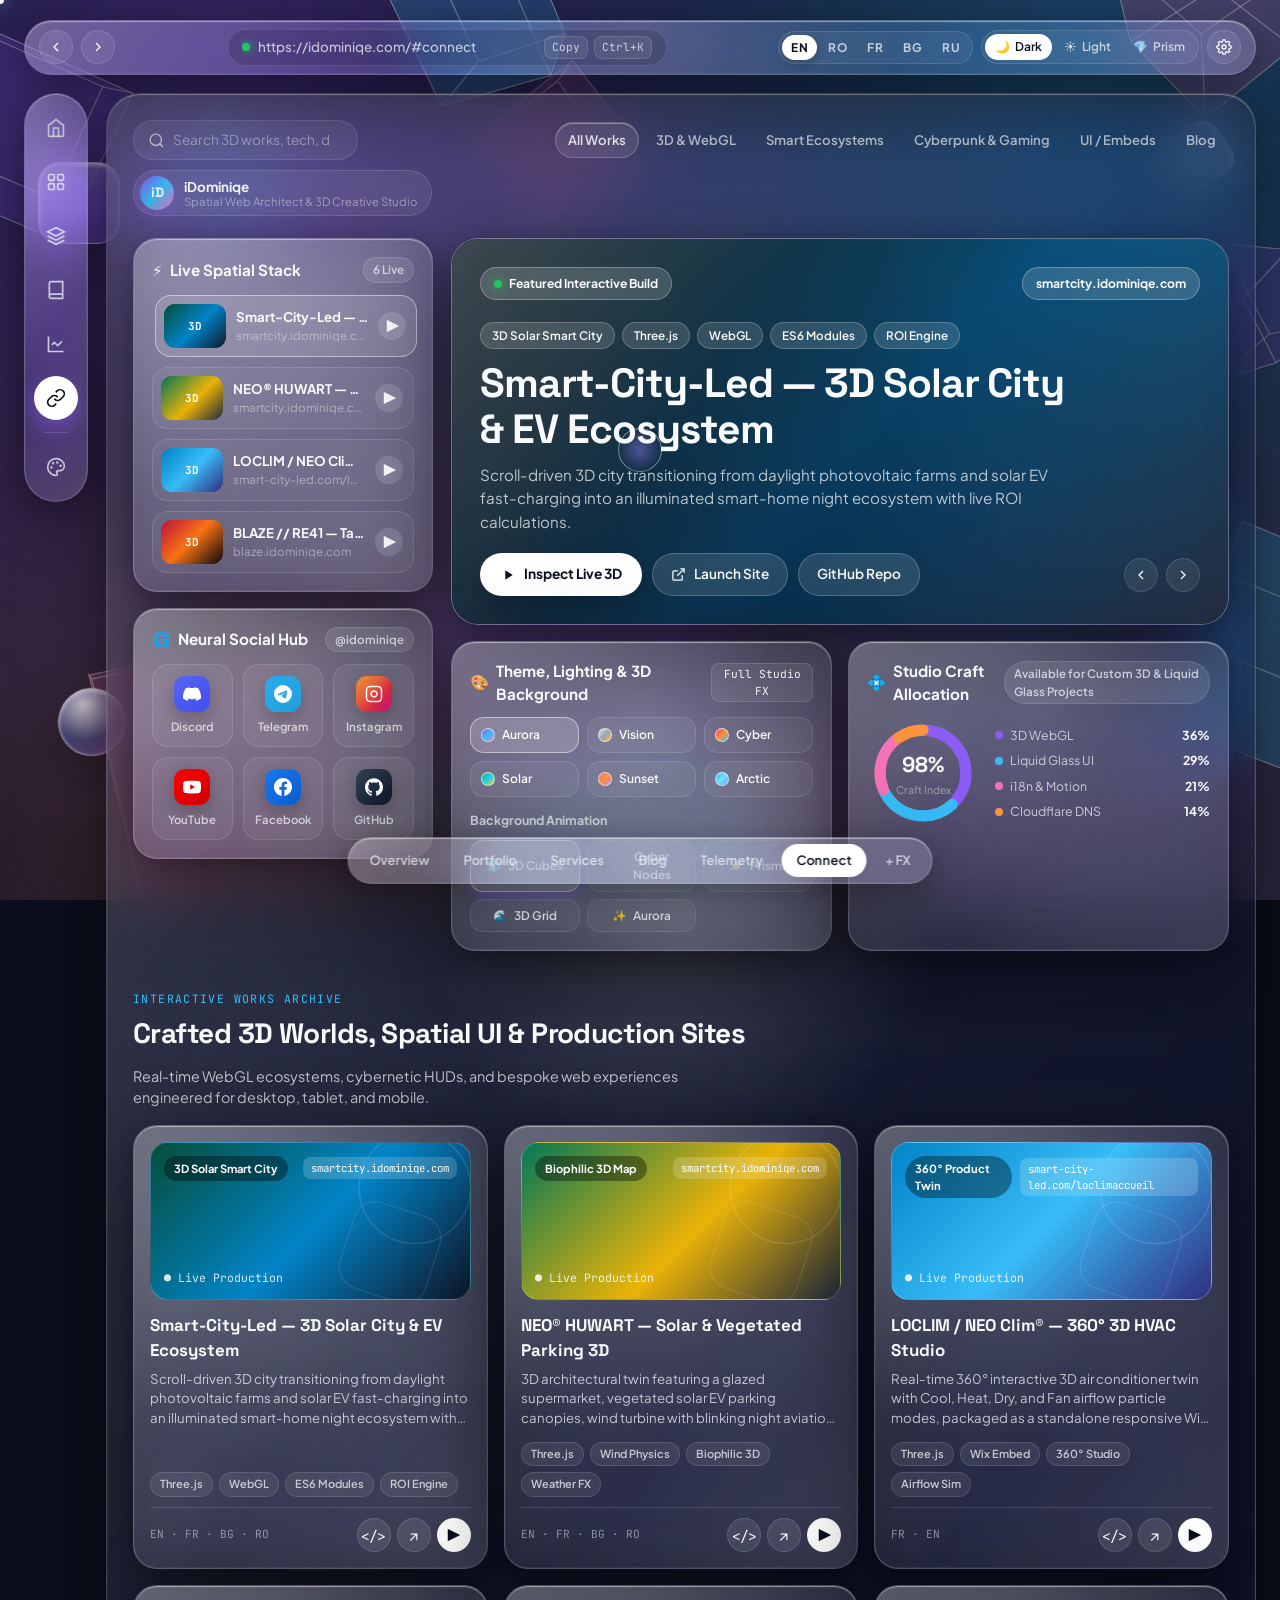
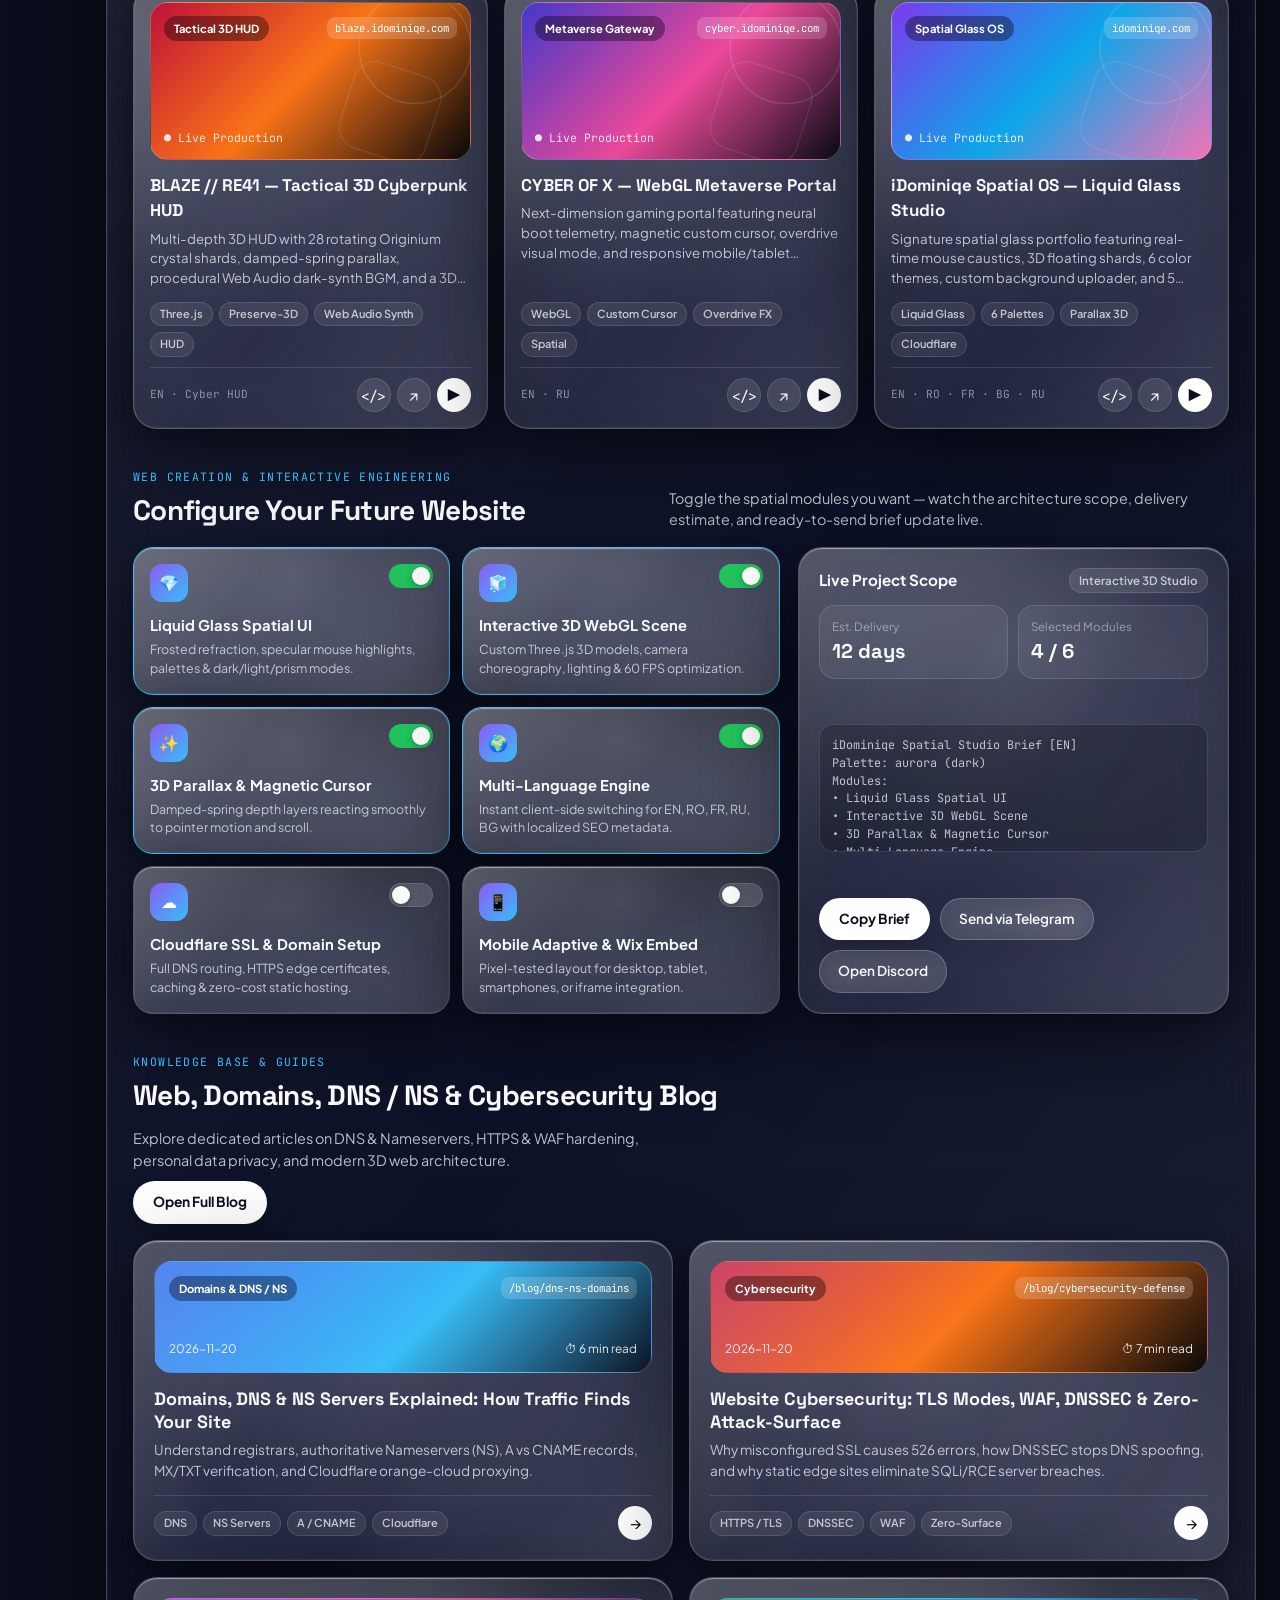
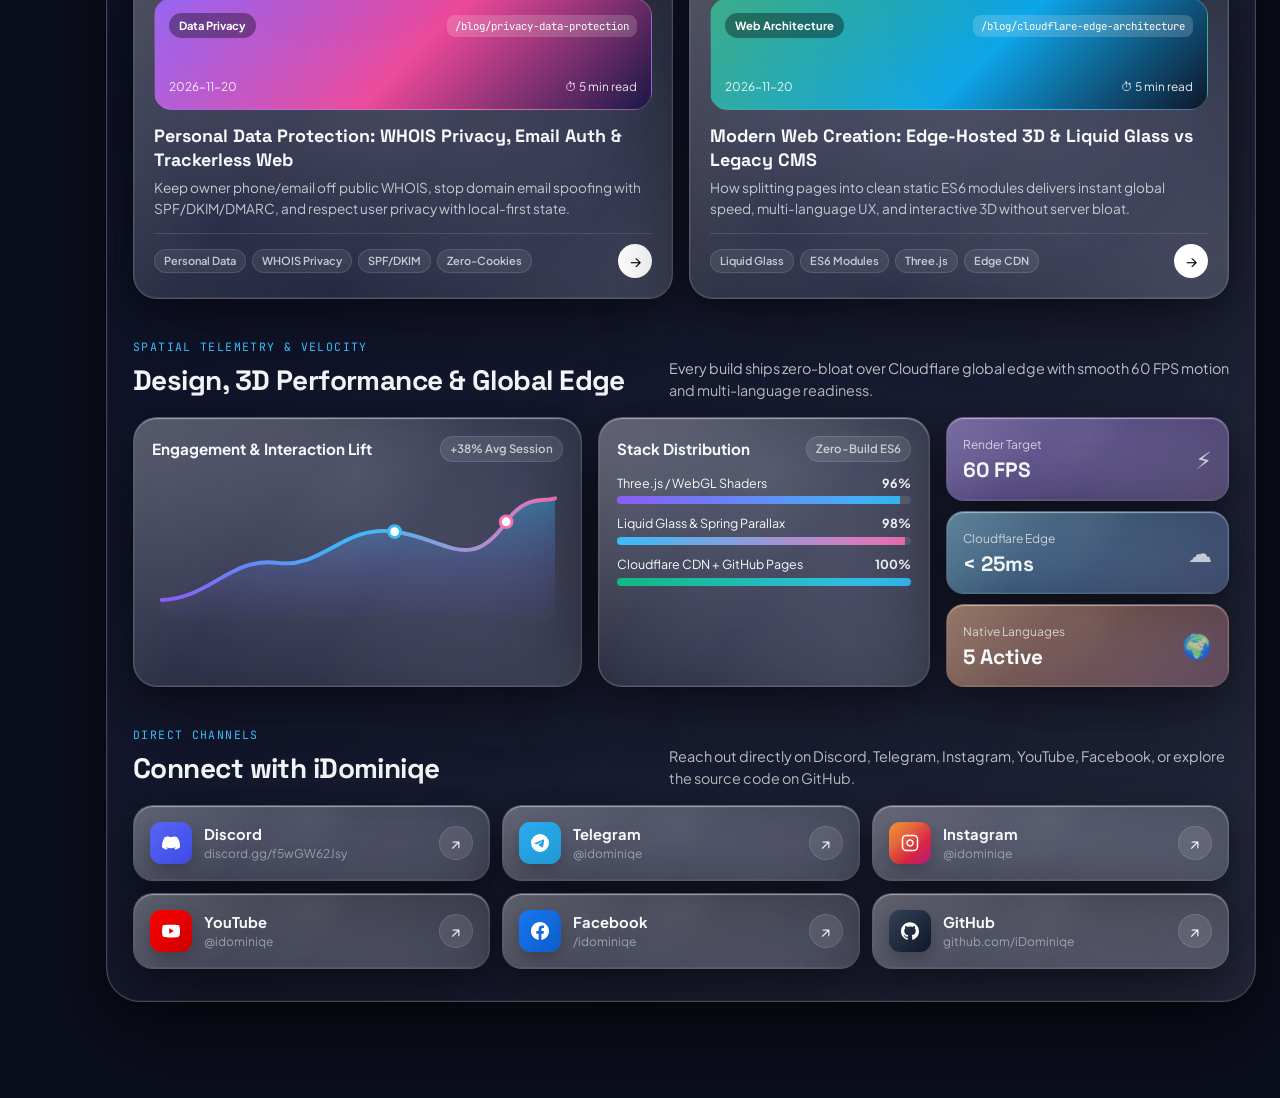
==== commit 0cf62711: "feat: add multi-page blog, dynamic omnibox URL, smooth scroll & 3D cube background animations" ====
--- a/index.html
+++ b/index.html
@@ -15,8 +15,12 @@
   <link rel="preconnect" href="https://fonts.gstatic.com" crossorigin />
   <link href="https://fonts.googleapis.com/css2?family=Inter:wght@400;500;600;700&family=JetBrains+Mono:wght@500;700&family=Plus+Jakarta+Sans:wght@400;500;600;700;800&family=Space+Grotesk:wght@600;700&display=swap" rel="stylesheet" />
   <link rel="stylesheet" href="css/style.css" />
+  <link rel="stylesheet" href="css/blog.css" />
 </head>
 <body class="custom-cursor-on">
+
+  <!-- ============ SCROLL PROGRESS BAR ============ -->
+  <div class="scroll-progress-track" aria-hidden="true"><div class="scroll-progress-bar" id="scroll-progress-bar"></div></div>
 
   <!-- ============ AMBIENT BACKGROUND STAGE ============ -->
   <div class="bg-stage" aria-hidden="true">
@@ -60,7 +64,7 @@
       <div class="domain-omnibox">
         <div class="domain-url">
           <span class="ssl-dot" title="Cloudflare SSL Active"></span>
-          <span>https://idominiqe.com</span>
+          <span id="omnibox-url-text">https://idominiqe.com/</span>
         </div>
         <div class="omnibox-actions">
           <button class="kbd-hint" id="copy-domain-btn" title="Copy domain link">Copy</button>
@@ -114,6 +118,9 @@
         <button class="dock-btn" data-scroll-target="services" data-tooltip="Services" data-i18n-tooltip="nav.services">
           <svg viewBox="0 0 24 24" fill="none" stroke="currentColor" stroke-width="2"><path d="M12 2L2 7l10 5 10-5-10-5z"/><path d="M2 17l10 5 10-5"/><path d="M2 12l10 5 10-5"/></svg>
         </button>
+        <a class="dock-btn" href="blog/index.html" data-tooltip="Blog" data-i18n-tooltip="nav.blog">
+          <svg viewBox="0 0 24 24" fill="none" stroke="currentColor" stroke-width="2"><path d="M4 19.5v-15A2.5 2.5 0 0 1 6.5 2H20v20H6.5a2.5 2.5 0 0 1 0-5H20"/></svg>
+        </a>
         <button class="dock-btn" data-scroll-target="analytics" data-tooltip="Telemetry" data-i18n-tooltip="nav.analytics">
           <svg viewBox="0 0 24 24" fill="none" stroke="currentColor" stroke-width="2"><path d="M3 3v18h18"/><path d="m19 9-5 5-4-4-3 3"/></svg>
         </button>
@@ -142,6 +149,7 @@
             <button class="shell-tab" data-category="ecosystems" data-i18n="tabs.ecosystems">Smart Ecosystems</button>
             <button class="shell-tab" data-category="cyberpunk" data-i18n="tabs.cyberpunk">Cyberpunk &amp; Gaming</button>
             <button class="shell-tab" data-category="embeds" data-i18n="tabs.embeds">UI / Embeds</button>
+            <a class="shell-tab" href="blog/index.html" data-i18n="nav.blog">Blog</a>
           </nav>
 
           <a href="#connect" class="profile-pill" title="iDominiqe — Spatial Web Studio">
@@ -239,6 +247,10 @@
                     <button class="kbd-hint" id="open-studio-inline" data-i18n="bento.studioBtn">Full Studio FX</button>
                   </div>
                   <div class="palette-quick-pills" id="palette-quick-pills"></div>
+                  <div class="panel-head-row" style="margin-top:14px; margin-bottom:0;">
+                    <span style="font-size:0.78rem; font-weight:700; color:var(--text-secondary);" data-i18n="bento.animTitle">Background Animation</span>
+                  </div>
+                  <div class="anim-quick-pills" id="quick-anim-list"></div>
                 </div>
 
                 <div class="bento-panel liquid-glass">
@@ -330,7 +342,22 @@
           </div>
         </section>
 
-        <!-- ========== SECTION 4: SPATIAL ANALYTICS & PERFORMANCE ========== -->
+        <!-- ========== SECTION 4: BLOG & KNOWLEDGE BASE ========== -->
+        <section class="shell-section" id="blog-preview">
+          <div class="section-head">
+            <div>
+              <div class="section-kicker" data-i18n="sections.blogKicker">Knowledge Base &amp; Guides</div>
+              <h2 class="section-title" data-i18n="sections.blogTitle">Web, Domains, DNS / NS &amp; Cybersecurity Blog</h2>
+            </div>
+            <div style="display:flex; flex-direction:column; align-items:flex-start; gap:10px;">
+              <p class="section-sub" data-i18n="sections.blogSub">Explore dedicated articles on DNS &amp; Nameservers, HTTPS &amp; WAF hardening, personal data privacy, and modern 3D web architecture.</p>
+              <a class="btn-primary-glass" href="blog/index.html" data-i18n="sections.blogAllBtn">Open Full Blog</a>
+            </div>
+          </div>
+          <div class="blog-grid" id="blog-preview-grid"></div>
+        </section>
+
+        <!-- ========== SECTION 5: SPATIAL ANALYTICS & PERFORMANCE ========== -->
         <section class="shell-section" id="analytics">
           <div class="section-head">
             <div>
@@ -433,6 +460,7 @@
     <button class="bottom-nav-btn active" data-scroll-target="overview" data-i18n="nav.overview">Overview</button>
     <button class="bottom-nav-btn" data-scroll-target="portfolio" data-i18n="nav.works">Portfolio</button>
     <button class="bottom-nav-btn" data-scroll-target="services" data-i18n="nav.services">Services</button>
+    <a class="bottom-nav-btn" href="blog/index.html" data-i18n="nav.blog">Blog</a>
     <button class="bottom-nav-btn" data-scroll-target="analytics" data-i18n="nav.analytics">Telemetry</button>
     <button class="bottom-nav-btn" data-scroll-target="connect" data-i18n="nav.connect">Connect</button>
     <button class="bottom-nav-btn" id="bottom-studio-btn">+ FX</button>
@@ -450,6 +478,11 @@
     </div>
 
     <div class="drawer-group">
+      <span class="drawer-group-title" data-i18n="drawer.animations">Background 3D Animations</span>
+      <div class="anim-quick-pills" id="drawer-anim-list"></div>
+    </div>
+
+    <div class="drawer-group">
       <span class="drawer-group-title" data-i18n="drawer.palettes">Color Palettes</span>
       <div class="palette-quick-pills" id="drawer-palette-list"></div>
     </div>
--- a/css/style.css
+++ b/css/style.css
@@ -212,7 +212,7 @@
 }
 
 html {
-  scroll-behavior: smooth;
+  scroll-behavior: auto;
   font-size: 16px;
 }
 
@@ -737,20 +737,20 @@
   flex-wrap: wrap;
   align-items: center;
   justify-content: space-between;
-  gap: 14px;
-  margin-bottom: 24px;
+  gap: 10px;
+  margin-bottom: 22px;
 }
 
 .search-pill {
   display: flex;
   align-items: center;
-  gap: 10px;
-  padding: 10px 16px;
+  gap: 8px;
+  padding: 9px 14px;
   border-radius: var(--radius-pill);
   border: 1px solid var(--glass-border-soft);
   background: var(--glass-card);
-  min-width: 220px;
-  flex: 0 1 280px;
+  min-width: 190px;
+  flex: 0 1 225px;
 }
 
 .search-pill svg {
@@ -765,7 +765,7 @@
   border: none;
   outline: none;
   background: transparent;
-  font-size: 0.88rem;
+  font-size: 0.85rem;
   color: var(--text-primary);
 }
 
@@ -777,15 +777,15 @@
   display: flex;
   flex-wrap: wrap;
   align-items: center;
-  gap: 6px;
+  gap: 4px;
 }
 
 .shell-tab {
   border: 1px solid transparent;
   background: transparent;
-  padding: 8px 15px;
+  padding: 7px 12px;
   border-radius: var(--radius-pill);
-  font-size: 0.86rem;
+  font-size: 0.82rem;
   font-weight: 600;
   color: var(--text-secondary);
   cursor: pointer;
@@ -1994,17 +1994,29 @@
 
 @media (max-width: 820px) {
   .parallax-stage {
-    padding: 12px 12px 86px;
+    padding: 10px 10px 84px;
   }
   .top-spatial-bar {
+    position: relative;
+    top: 0;
     flex-wrap: wrap;
-    border-radius: 22px;
-    padding: 10px 12px;
+    border-radius: 20px;
+    padding: 8px 10px;
+    gap: 8px;
   }
   .domain-omnibox {
     order: 3;
     max-width: 100%;
     width: 100%;
+    padding: 6px 10px;
+    font-size: 0.78rem;
+  }
+  .domain-url {
+    min-width: 0;
+  }
+  .lang-btn {
+    padding: 4px 7px;
+    font-size: 0.7rem;
   }
   .spatial-workspace {
     grid-template-columns: 1fr;
@@ -2013,8 +2025,8 @@
     display: none;
   }
   .main-glass-shell {
-    padding: 18px;
-    border-radius: 26px;
+    padding: 16px;
+    border-radius: 24px;
   }
   .bento-col-side,
   .bento-sub-grid,
@@ -2028,8 +2040,18 @@
   .lighting-quick-pill .btn-label {
     display: none;
   }
+  .bottom-pill-nav {
+    width: calc(100vw - 20px);
+    justify-content: space-between;
+    padding: 5px;
+    gap: 2px;
+  }
+  .bottom-nav-btn {
+    padding: 6px 8px;
+    font-size: 0.71rem;
+  }
   .modal-preview-frame {
-    height: 250px;
+    height: 240px;
   }
 }
 
--- a/css/blog.css
+++ b/css/blog.css
@@ -0,0 +1,352 @@
+/* ==========================================================================
+   iDominiqe Knowledge Base — Blog & Article Stylesheet
+   ========================================================================== */
+
+.scroll-progress-track {
+  position: fixed;
+  top: 0;
+  left: 0;
+  width: 100%;
+  height: 3px;
+  z-index: 120;
+  background: transparent;
+  pointer-events: none;
+}
+
+.scroll-progress-bar {
+  width: 0%;
+  height: 100%;
+  background: linear-gradient(90deg, var(--accent), var(--accent-2), var(--accent-3));
+  box-shadow: 0 0 12px var(--accent-glow);
+  transition: width 0.08s linear;
+}
+
+.omnibox-pulse {
+  animation: omniboxPulse 0.45s ease;
+}
+
+@keyframes omniboxPulse {
+  0% { opacity: 0.55; transform: translateY(-1px); }
+  100% { opacity: 1; transform: translateY(0); }
+}
+
+/* Top Nav Blog Pill & Animation Picker */
+.anim-quick-pills {
+  display: grid;
+  grid-template-columns: repeat(3, minmax(0, 1fr));
+  gap: 7px;
+  margin-top: 10px;
+}
+
+.anim-chip {
+  display: flex;
+  align-items: center;
+  justify-content: center;
+  gap: 6px;
+  padding: 7px 9px;
+  border-radius: 13px;
+  border: 1px solid var(--glass-border-soft);
+  background: rgba(255, 255, 255, 0.05);
+  font-size: 0.74rem;
+  font-weight: 600;
+  cursor: pointer;
+  transition: transform 0.2s ease, background 0.2s ease, border-color 0.2s ease;
+}
+
+.anim-chip:hover {
+  transform: translateY(-1px);
+  background: rgba(255, 255, 255, 0.12);
+}
+
+.anim-chip.active {
+  border-color: var(--glass-highlight);
+  background: rgba(255, 255, 255, 0.18);
+  box-shadow: 0 4px 14px var(--accent-glow);
+}
+
+/* Blog Preview Grid on Home & Blog Hub */
+.blog-grid {
+  display: grid;
+  grid-template-columns: repeat(2, minmax(0, 1fr));
+  gap: 16px;
+}
+
+.blog-card {
+  border-radius: 24px;
+  padding: 20px;
+  display: flex;
+  flex-direction: column;
+  justify-content: space-between;
+  gap: 14px;
+  transform-style: preserve-3d;
+}
+
+.blog-card:hover {
+  background: var(--glass-card-hover);
+  border-color: var(--glass-highlight);
+  transform: translateY(-3px);
+}
+
+.blog-card-banner {
+  height: 112px;
+  border-radius: 18px;
+  padding: 14px;
+  display: flex;
+  flex-direction: column;
+  justify-content: space-between;
+  border: 1px solid rgba(255, 255, 255, 0.22);
+  position: relative;
+  overflow: hidden;
+}
+
+.blog-card-banner::after {
+  content: "";
+  position: absolute;
+  inset: 0;
+  background: linear-gradient(125deg, rgba(255, 255, 255, 0.22), transparent 55%);
+  pointer-events: none;
+}
+
+.blog-card-meta {
+  display: flex;
+  align-items: center;
+  justify-content: space-between;
+  gap: 8px;
+  font-size: 0.74rem;
+  color: rgba(255, 255, 255, 0.9);
+  position: relative;
+  z-index: 1;
+}
+
+.blog-card h3 {
+  font-family: var(--font-display);
+  font-size: 1.12rem;
+  font-weight: 700;
+  line-height: 1.3;
+  margin-bottom: 6px;
+}
+
+.blog-card p {
+  font-size: 0.85rem;
+  color: var(--text-secondary);
+  line-height: 1.55;
+}
+
+/* Article Page Layout */
+.article-hero {
+  border-radius: 28px;
+  padding: 28px;
+  margin-bottom: 24px;
+  position: relative;
+  overflow: hidden;
+}
+
+.article-hero-bg {
+  position: absolute;
+  inset: 0;
+  opacity: 0.38;
+  z-index: 0;
+}
+
+.article-breadcrumbs {
+  display: flex;
+  flex-wrap: wrap;
+  align-items: center;
+  gap: 8px;
+  font-size: 0.8rem;
+  color: var(--text-secondary);
+  margin-bottom: 14px;
+}
+
+.article-breadcrumbs a:hover {
+  color: var(--text-primary);
+  text-decoration: underline;
+}
+
+.article-layout {
+  display: grid;
+  grid-template-columns: 260px minmax(0, 1fr);
+  gap: 20px;
+  align-items: start;
+}
+
+.article-toc {
+  position: sticky;
+  top: 86px;
+  border-radius: 22px;
+  padding: 18px;
+  display: flex;
+  flex-direction: column;
+  gap: 10px;
+}
+
+.toc-link {
+  font-size: 0.82rem;
+  color: var(--text-secondary);
+  padding: 7px 10px;
+  border-radius: 12px;
+  border: 1px solid transparent;
+  transition: all 0.2s ease;
+}
+
+.toc-link:hover,
+.toc-link.active {
+  color: var(--text-primary);
+  background: rgba(255, 255, 255, 0.12);
+  border-color: var(--glass-border-soft);
+}
+
+.article-body {
+  display: flex;
+  flex-direction: column;
+  gap: 18px;
+}
+
+.article-block {
+  border-radius: 24px;
+  padding: 24px;
+  scroll-margin-top: 96px;
+}
+
+.article-block h2 {
+  font-family: var(--font-display);
+  font-size: 1.32rem;
+  font-weight: 700;
+  margin-bottom: 12px;
+}
+
+.article-block p {
+  font-size: 0.94rem;
+  color: var(--text-secondary);
+  line-height: 1.7;
+  margin-bottom: 12px;
+}
+
+.article-block p:last-child {
+  margin-bottom: 0;
+}
+
+.article-callout {
+  margin-top: 14px;
+  padding: 14px 16px;
+  border-radius: 16px;
+  border-left: 3px solid var(--accent-2);
+  background: rgba(56, 189, 248, 0.1);
+  font-size: 0.87rem;
+  color: var(--text-primary);
+}
+
+.article-code {
+  margin-top: 14px;
+  padding: 16px;
+  border-radius: 16px;
+  background: rgba(6, 9, 20, 0.65);
+  border: 1px solid var(--glass-border-soft);
+  font-family: var(--font-mono);
+  font-size: 0.78rem;
+  line-height: 1.6;
+  color: #bae6fd;
+  overflow-x: auto;
+  white-space: pre;
+}
+
+html[data-lighting="light"] .article-code {
+  background: rgba(15, 23, 42, 0.88);
+  color: #e0f2fe;
+}
+
+/* Interactive Knowledge Widgets */
+.widget-box {
+  border-radius: 24px;
+  padding: 22px;
+}
+
+.dns-tabs {
+  display: flex;
+  flex-wrap: wrap;
+  gap: 8px;
+  margin: 14px 0;
+}
+
+.dns-tab-btn {
+  padding: 7px 14px;
+  border-radius: var(--radius-pill);
+  border: 1px solid var(--glass-border-soft);
+  background: rgba(255, 255, 255, 0.06);
+  font-family: var(--font-mono);
+  font-size: 0.78rem;
+  font-weight: 700;
+  cursor: pointer;
+  transition: all 0.2s ease;
+}
+
+.dns-tab-btn.active {
+  background: var(--cta-bg);
+  color: var(--cta-fg);
+}
+
+.checklist-grid {
+  display: grid;
+  grid-template-columns: repeat(2, minmax(0, 1fr));
+  gap: 10px;
+  margin-top: 14px;
+}
+
+.check-item {
+  display: flex;
+  align-items: center;
+  justify-content: space-between;
+  gap: 10px;
+  padding: 12px 14px;
+  border-radius: 16px;
+  border: 1px solid var(--glass-border-soft);
+  background: rgba(255, 255, 255, 0.05);
+  cursor: pointer;
+  font-size: 0.84rem;
+}
+
+.check-item.checked {
+  border-color: #22c55e;
+  background: rgba(34, 197, 94, 0.14);
+}
+
+.article-pager {
+  display: grid;
+  grid-template-columns: repeat(2, minmax(0, 1fr));
+  gap: 14px;
+  margin-top: 24px;
+}
+
+.pager-card {
+  border-radius: 20px;
+  padding: 16px 18px;
+  display: flex;
+  flex-direction: column;
+  gap: 5px;
+}
+
+.pager-card:hover {
+  background: var(--glass-card-hover);
+  border-color: var(--glass-highlight);
+}
+
+@media (max-width: 960px) {
+  .article-layout {
+    grid-template-columns: 1fr;
+  }
+  .article-toc {
+    position: relative;
+    top: 0;
+  }
+}
+
+@media (max-width: 760px) {
+  .blog-grid,
+  .checklist-grid,
+  .article-pager {
+    grid-template-columns: 1fr;
+  }
+  .anim-quick-pills {
+    grid-template-columns: repeat(2, minmax(0, 1fr));
+  }
+}
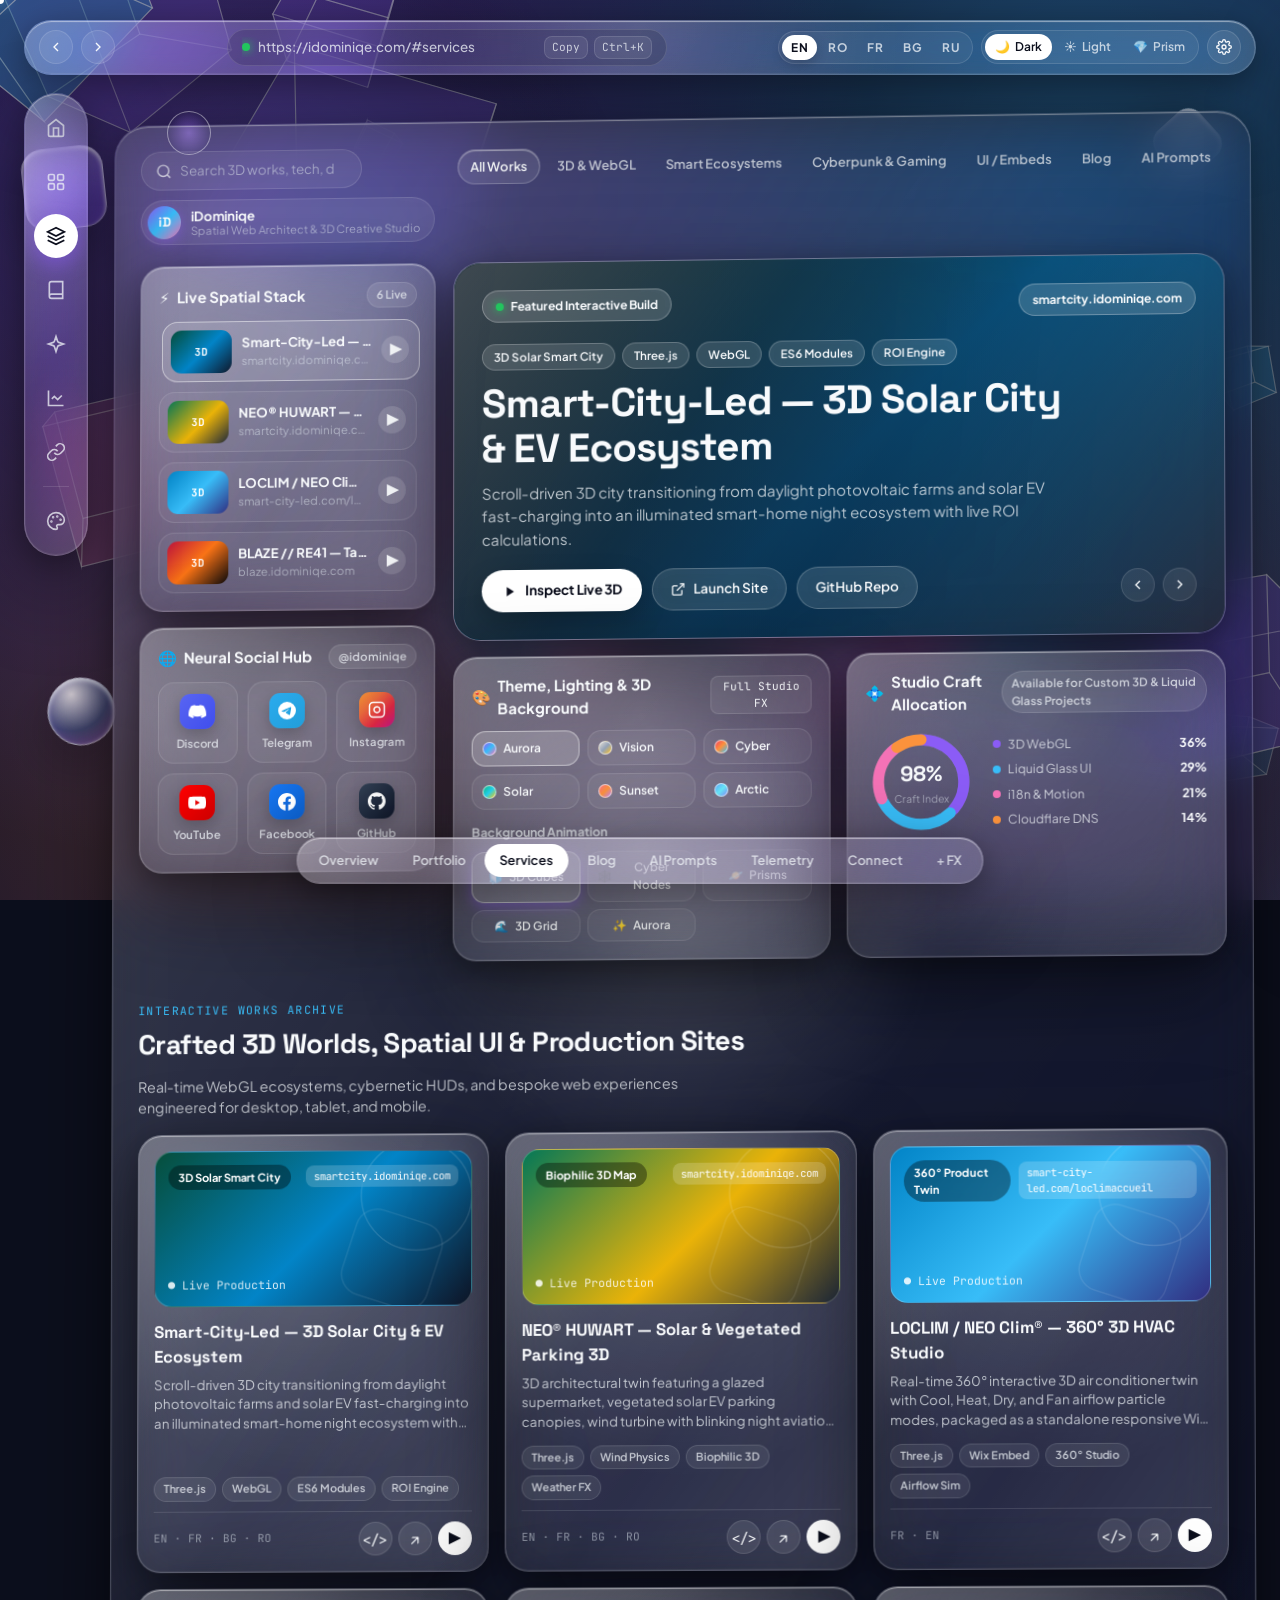
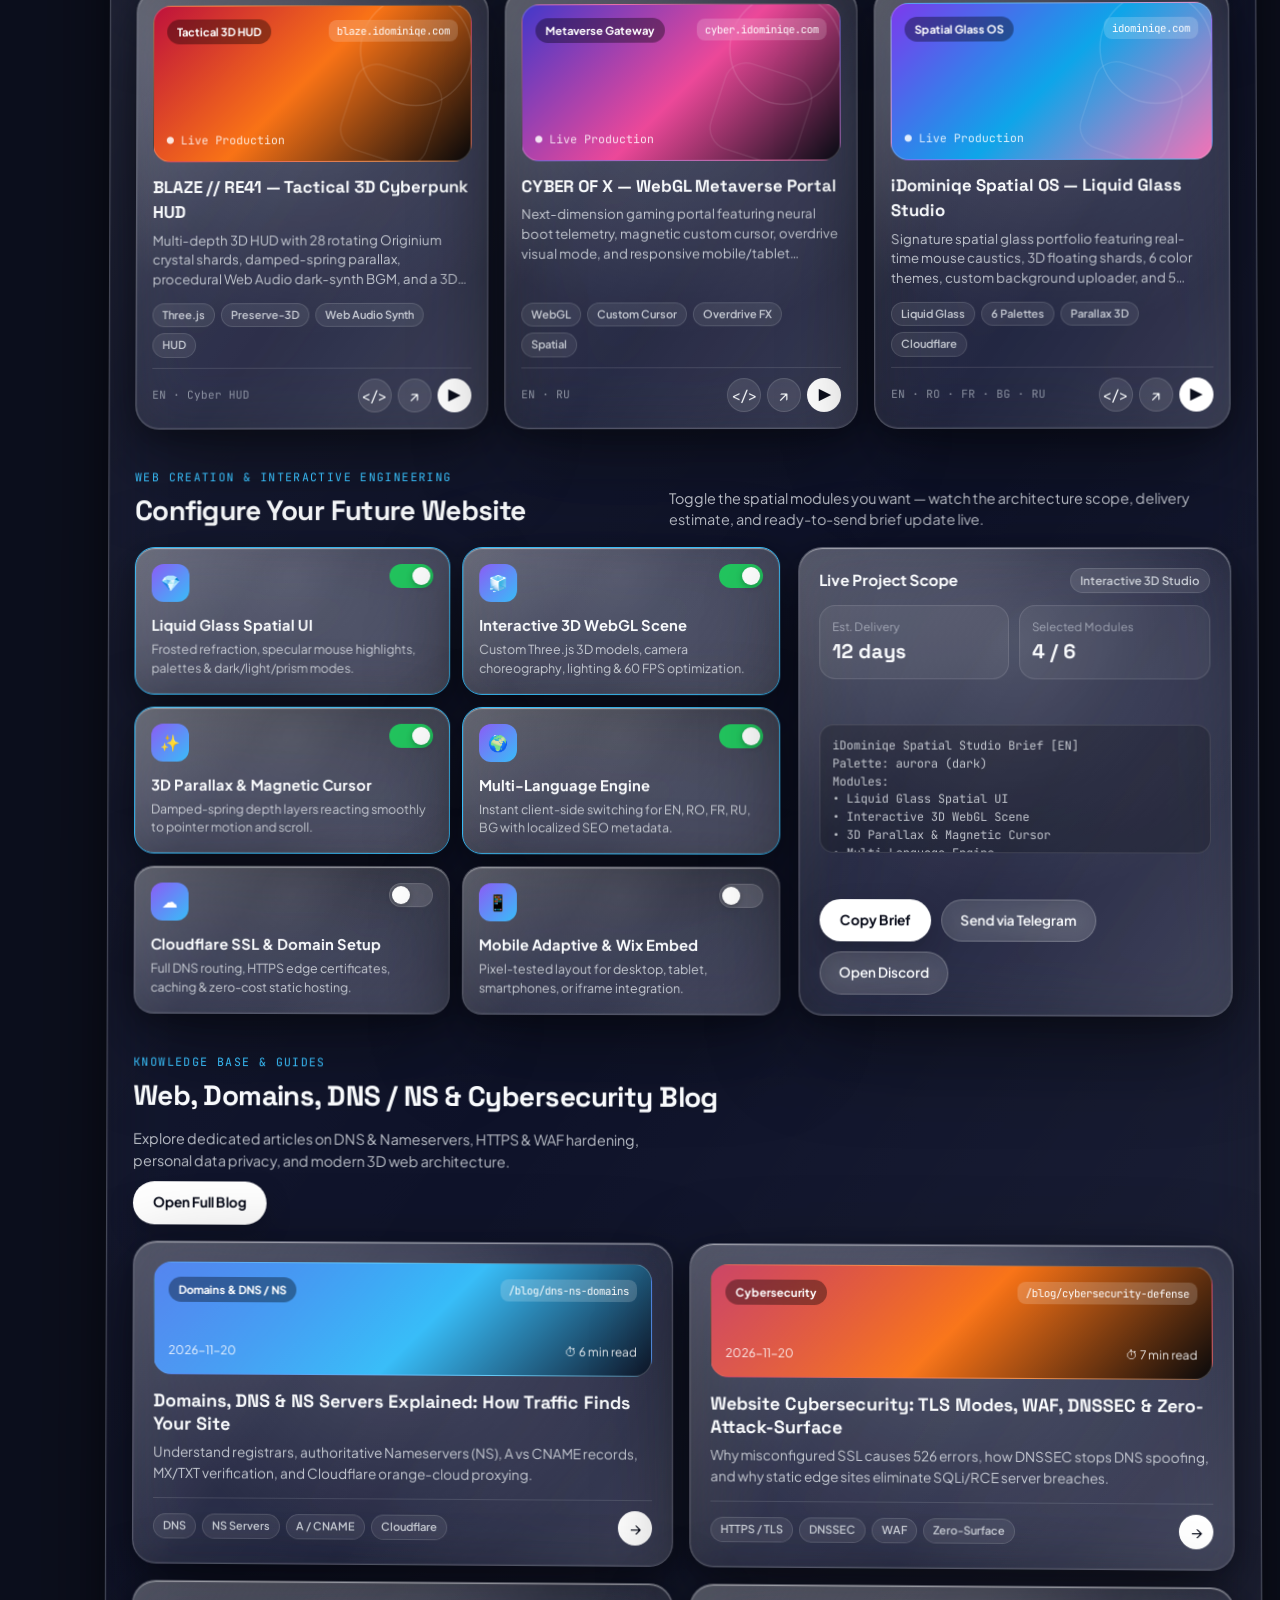
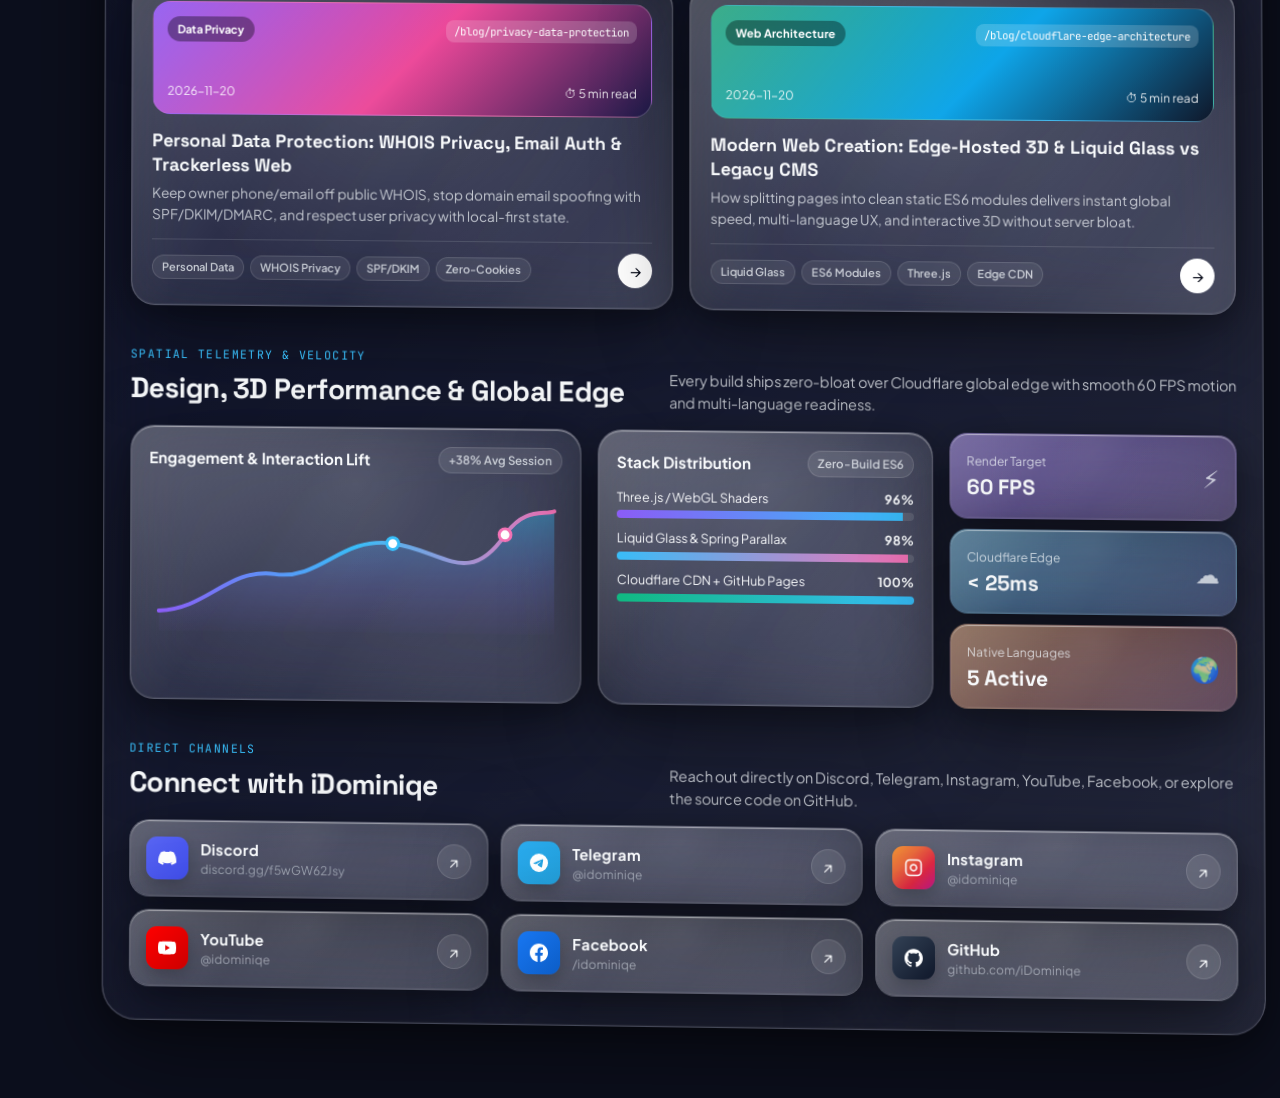
==== commit 6c1a3ed9: "feat: add AI Web Prompts & Live Demos gallery page (/prompts/)" ====
--- a/index.html
+++ b/index.html
@@ -121,6 +121,9 @@
         <a class="dock-btn" href="blog/index.html" data-tooltip="Blog" data-i18n-tooltip="nav.blog">
           <svg viewBox="0 0 24 24" fill="none" stroke="currentColor" stroke-width="2"><path d="M4 19.5v-15A2.5 2.5 0 0 1 6.5 2H20v20H6.5a2.5 2.5 0 0 1 0-5H20"/></svg>
         </a>
+        <a class="dock-btn" href="prompts/index.html" data-tooltip="AI Prompts" data-i18n-tooltip="nav.prompts">
+          <svg viewBox="0 0 24 24" fill="none" stroke="currentColor" stroke-width="2"><path d="m12 3-1.9 5.8a2 2 0 0 1-1.3 1.3L3 12l5.8 1.9a2 2 0 0 1 1.3 1.3L12 21l1.9-5.8a2 2 0 0 1 1.3-1.3L21 12l-5.8-1.9a2 2 0 0 1-1.3-1.3Z"/></svg>
+        </a>
         <button class="dock-btn" data-scroll-target="analytics" data-tooltip="Telemetry" data-i18n-tooltip="nav.analytics">
           <svg viewBox="0 0 24 24" fill="none" stroke="currentColor" stroke-width="2"><path d="M3 3v18h18"/><path d="m19 9-5 5-4-4-3 3"/></svg>
         </button>
@@ -150,6 +153,7 @@
             <button class="shell-tab" data-category="cyberpunk" data-i18n="tabs.cyberpunk">Cyberpunk &amp; Gaming</button>
             <button class="shell-tab" data-category="embeds" data-i18n="tabs.embeds">UI / Embeds</button>
             <a class="shell-tab" href="blog/index.html" data-i18n="nav.blog">Blog</a>
+            <a class="shell-tab" href="prompts/index.html" data-i18n="nav.prompts">AI Prompts</a>
           </nav>
 
           <a href="#connect" class="profile-pill" title="iDominiqe — Spatial Web Studio">
@@ -461,6 +465,7 @@
     <button class="bottom-nav-btn" data-scroll-target="portfolio" data-i18n="nav.works">Portfolio</button>
     <button class="bottom-nav-btn" data-scroll-target="services" data-i18n="nav.services">Services</button>
     <a class="bottom-nav-btn" href="blog/index.html" data-i18n="nav.blog">Blog</a>
+    <a class="bottom-nav-btn" href="prompts/index.html" data-i18n="nav.prompts">AI Prompts</a>
     <button class="bottom-nav-btn" data-scroll-target="analytics" data-i18n="nav.analytics">Telemetry</button>
     <button class="bottom-nav-btn" data-scroll-target="connect" data-i18n="nav.connect">Connect</button>
     <button class="bottom-nav-btn" id="bottom-studio-btn">+ FX</button>
--- a/css/style.css
+++ b/css/style.css
@@ -524,7 +524,8 @@
 }
 
 .domain-omnibox {
-  flex: 1;
+  flex: 1 1 260px;
+  min-width: 0;
   max-width: 440px;
   display: flex;
   align-items: center;
@@ -546,10 +547,19 @@
   display: flex;
   align-items: center;
   gap: 8px;
+  min-width: 0;
+  flex: 1;
   font-weight: 500;
   white-space: nowrap;
   overflow: hidden;
   text-overflow: ellipsis;
+}
+
+#omnibox-url-text {
+  min-width: 0;
+  overflow: hidden;
+  text-overflow: ellipsis;
+  white-space: nowrap;
 }
 
 .ssl-dot {
@@ -2042,12 +2052,14 @@
   }
   .bottom-pill-nav {
     width: calc(100vw - 20px);
-    justify-content: space-between;
+    flex-wrap: wrap;
+    justify-content: center;
+    border-radius: 20px;
     padding: 5px;
-    gap: 2px;
+    gap: 3px;
   }
   .bottom-nav-btn {
-    padding: 6px 8px;
+    padding: 5px 8px;
     font-size: 0.71rem;
   }
   .modal-preview-frame {
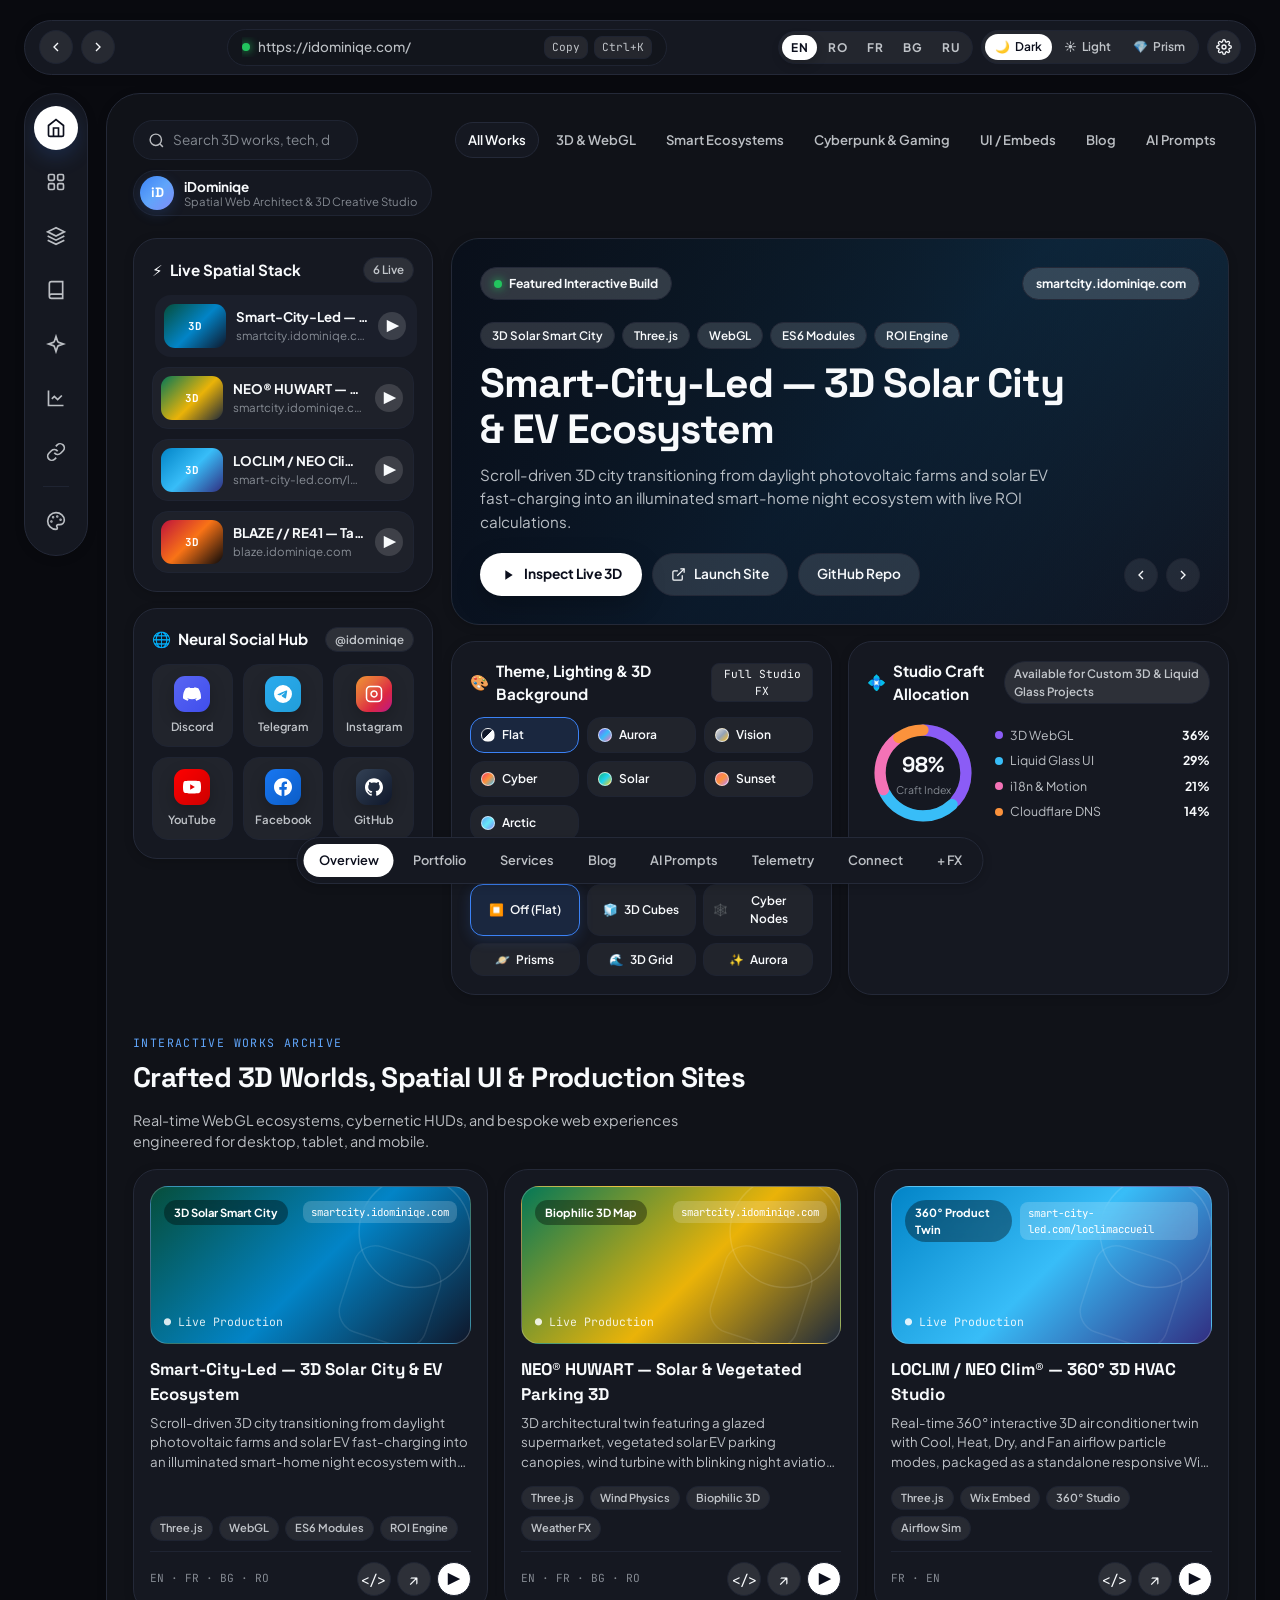
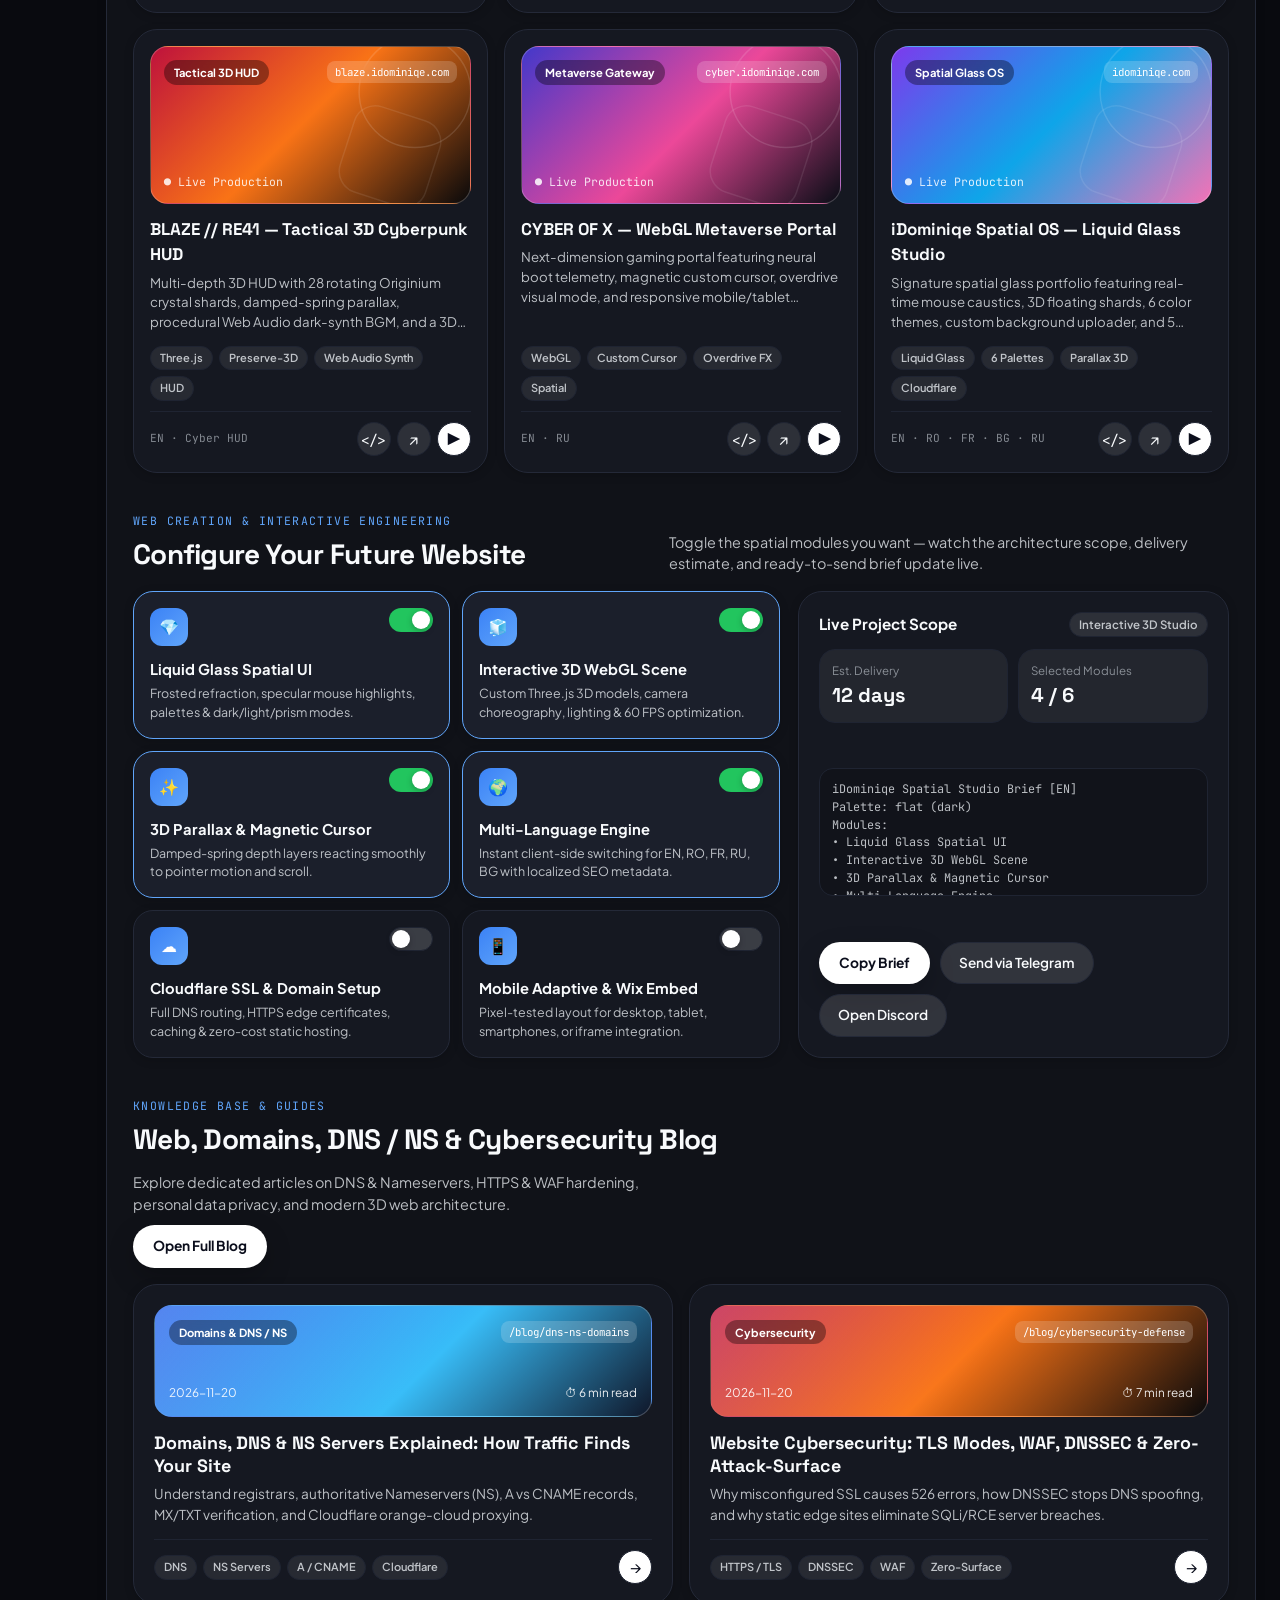
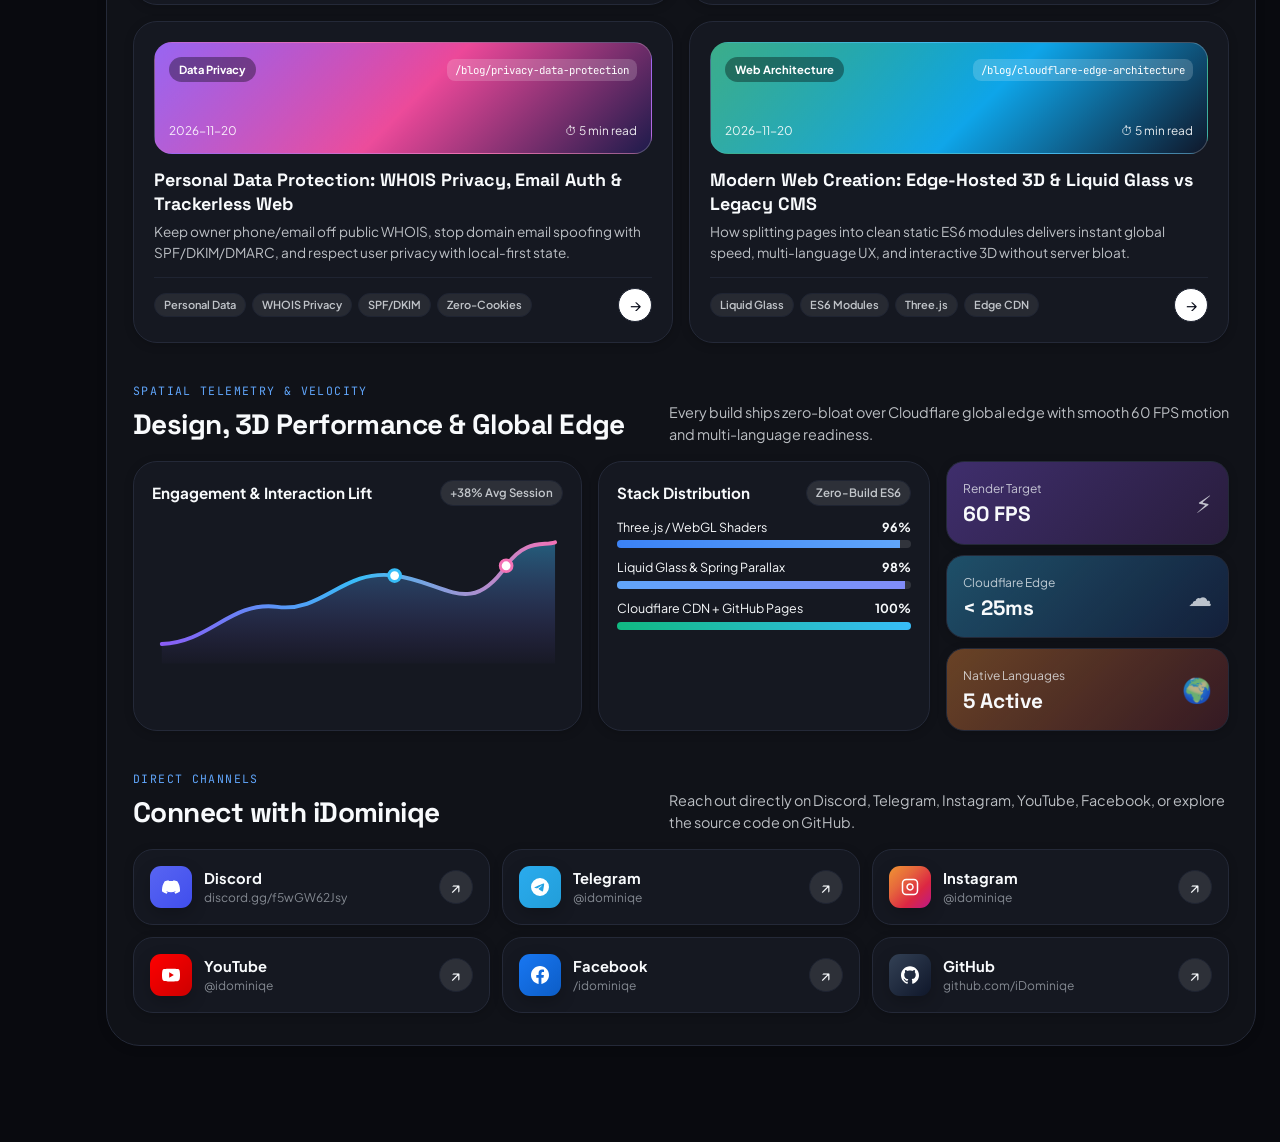
==== commit 3e35e5fe: "feat: make lightweight Flat black/white theme default & add staged lazy preloading" ====
--- a/index.html
+++ b/index.html
@@ -1,5 +1,5 @@
 <!DOCTYPE html>
-<html lang="en" data-palette="aurora" data-lighting="dark">
+<html lang="en" data-palette="flat" data-lighting="dark">
 <head>
   <meta charset="UTF-8" />
   <meta name="viewport" content="width=device-width, initial-scale=1.0, viewport-fit=cover" />
@@ -17,7 +17,7 @@
   <link rel="stylesheet" href="css/style.css" />
   <link rel="stylesheet" href="css/blog.css" />
 </head>
-<body class="custom-cursor-on">
+<body class="no-shards">
 
   <!-- ============ SCROLL PROGRESS BAR ============ -->
   <div class="scroll-progress-track" aria-hidden="true"><div class="scroll-progress-bar" id="scroll-progress-bar"></div></div>
--- a/css/style.css
+++ b/css/style.css
@@ -54,6 +54,30 @@
 }
 
 /* ---------------- COLOR PALETTES ---------------- */
+html[data-palette="flat"] {
+  --bg-1: #090a0f;
+  --bg-2: #090a0f;
+  --bg-3: #090a0f;
+  --orb-1: transparent;
+  --orb-2: transparent;
+  --orb-3: transparent;
+  --orb-4: transparent;
+  --accent: #3b82f6;
+  --accent-2: #60a5fa;
+  --accent-3: #818cf8;
+  --accent-glow: rgba(59, 130, 246, 0.18);
+  --glass-shell: #101218;
+  --glass-card: #151821;
+  --glass-card-hover: #1b1f2b;
+  --glass-pill: #151821;
+  --glass-modal: #12151d;
+  --glass-border: #242938;
+  --glass-border-soft: #1f2432;
+  --glass-highlight: transparent;
+  --glass-refract: transparent;
+  --glass-shadow: 0 2px 10px rgba(0, 0, 0, 0.18);
+}
+
 html[data-palette="aurora"] {
   --bg-1: #0b0e1c;
   --bg-2: #18133a;
@@ -160,6 +184,23 @@
   --bg-dim: 0.04;
 }
 
+html[data-lighting="light"][data-palette="flat"] {
+  --bg-1: #f4f5f7;
+  --bg-2: #f4f5f7;
+  --bg-3: #f4f5f7;
+  --glass-shell: #ffffff;
+  --glass-card: #f8f9fb;
+  --glass-card-hover: #eef1f6;
+  --glass-pill: #ffffff;
+  --glass-modal: #ffffff;
+  --glass-border: #e2e8f0;
+  --glass-border-soft: #e2e8f0;
+  --glass-highlight: transparent;
+  --glass-refract: transparent;
+  --glass-shadow: 0 2px 8px rgba(15, 23, 42, 0.04);
+  --accent: #2563eb;
+  --accent-2: #3b82f6;
+}
 html[data-lighting="light"][data-palette="aurora"] {
   --bg-1: #eef2ff;
   --bg-2: #e0f2fe;
@@ -400,6 +441,71 @@
   z-index: 1;
 }
 
+/* Zero-GPU Flat Mode Override */
+html[data-palette="flat"] .liquid-glass {
+  backdrop-filter: none !important;
+  -webkit-backdrop-filter: none !important;
+  box-shadow: var(--glass-shadow);
+}
+
+html[data-palette="flat"] .liquid-glass::before,
+html[data-palette="flat"] .liquid-glass::after,
+html[data-palette="flat"] .bg-noise {
+  display: none !important;
+}
+
+html[data-palette="flat"] .hero-status-chip,
+html[data-palette="flat"] .glass-tag,
+html[data-palette="flat"] .btn-secondary-glass {
+  backdrop-filter: none !important;
+  -webkit-backdrop-filter: none !important;
+  border-color: var(--glass-border);
+}
+
+html[data-palette="flat"] .hero-visual-bg {
+  opacity: 0.28;
+}
+
+html[data-palette="flat"][data-lighting="light"] .hero-visual-bg {
+  opacity: 0.14;
+}
+
+html[data-palette="flat"][data-lighting="light"] .hero-status-chip,
+html[data-palette="flat"][data-lighting="light"] .glass-tag,
+html[data-palette="flat"][data-lighting="light"] .btn-secondary-glass,
+html[data-palette="flat"][data-lighting="light"] .panel-badge,
+html[data-palette="flat"][data-lighting="light"] .palette-chip,
+html[data-palette="flat"][data-lighting="light"] .anim-chip,
+html[data-palette="flat"][data-lighting="light"] .tech-pill,
+html[data-palette="flat"][data-lighting="light"] .lang-switcher,
+html[data-palette="flat"][data-lighting="light"] .lighting-quick-pill,
+html[data-palette="flat"][data-lighting="light"] .domain-omnibox {
+  background: #f1f5f9;
+  border-color: #cbd5e1;
+  color: #0f172a;
+}
+
+/* Staged Preloading & Deferred Hydration */
+.deferred-section {
+  opacity: 0;
+  transform: translateY(8px);
+  transition: opacity 0.32s ease, transform 0.32s ease;
+}
+
+.deferred-section.is-ready {
+  opacity: 1;
+  transform: translateY(0);
+}
+
+.preload-placeholder {
+  padding: 22px;
+  border-radius: 18px;
+  border: 1px dashed var(--glass-border-soft);
+  text-align: center;
+  font-size: 0.82rem;
+  color: var(--text-muted);
+}
+
 /* ---------------- FLOATING 3D PARALLAX SHAPES ---------------- */
 .parallax-stage {
   position: relative;
@@ -1228,7 +1334,7 @@
 
 .palette-quick-pills {
   display: grid;
-  grid-template-columns: repeat(3, 1fr);
+  grid-template-columns: repeat(auto-fit, minmax(92px, 1fr));
   gap: 8px;
   margin-top: 10px;
 }
@@ -1253,8 +1359,14 @@
 }
 
 .palette-chip.active {
-  border-color: var(--glass-highlight);
-  background: rgba(255, 255, 255, 0.18);
+  border-color: var(--accent-2);
+  background: rgba(255, 255, 255, 0.16);
+}
+
+html[data-palette="flat"] .palette-chip.active,
+html[data-palette="flat"] .anim-chip.active {
+  border-color: var(--accent);
+  background: rgba(59, 130, 246, 0.14);
 }
 
 .swatch-dot {
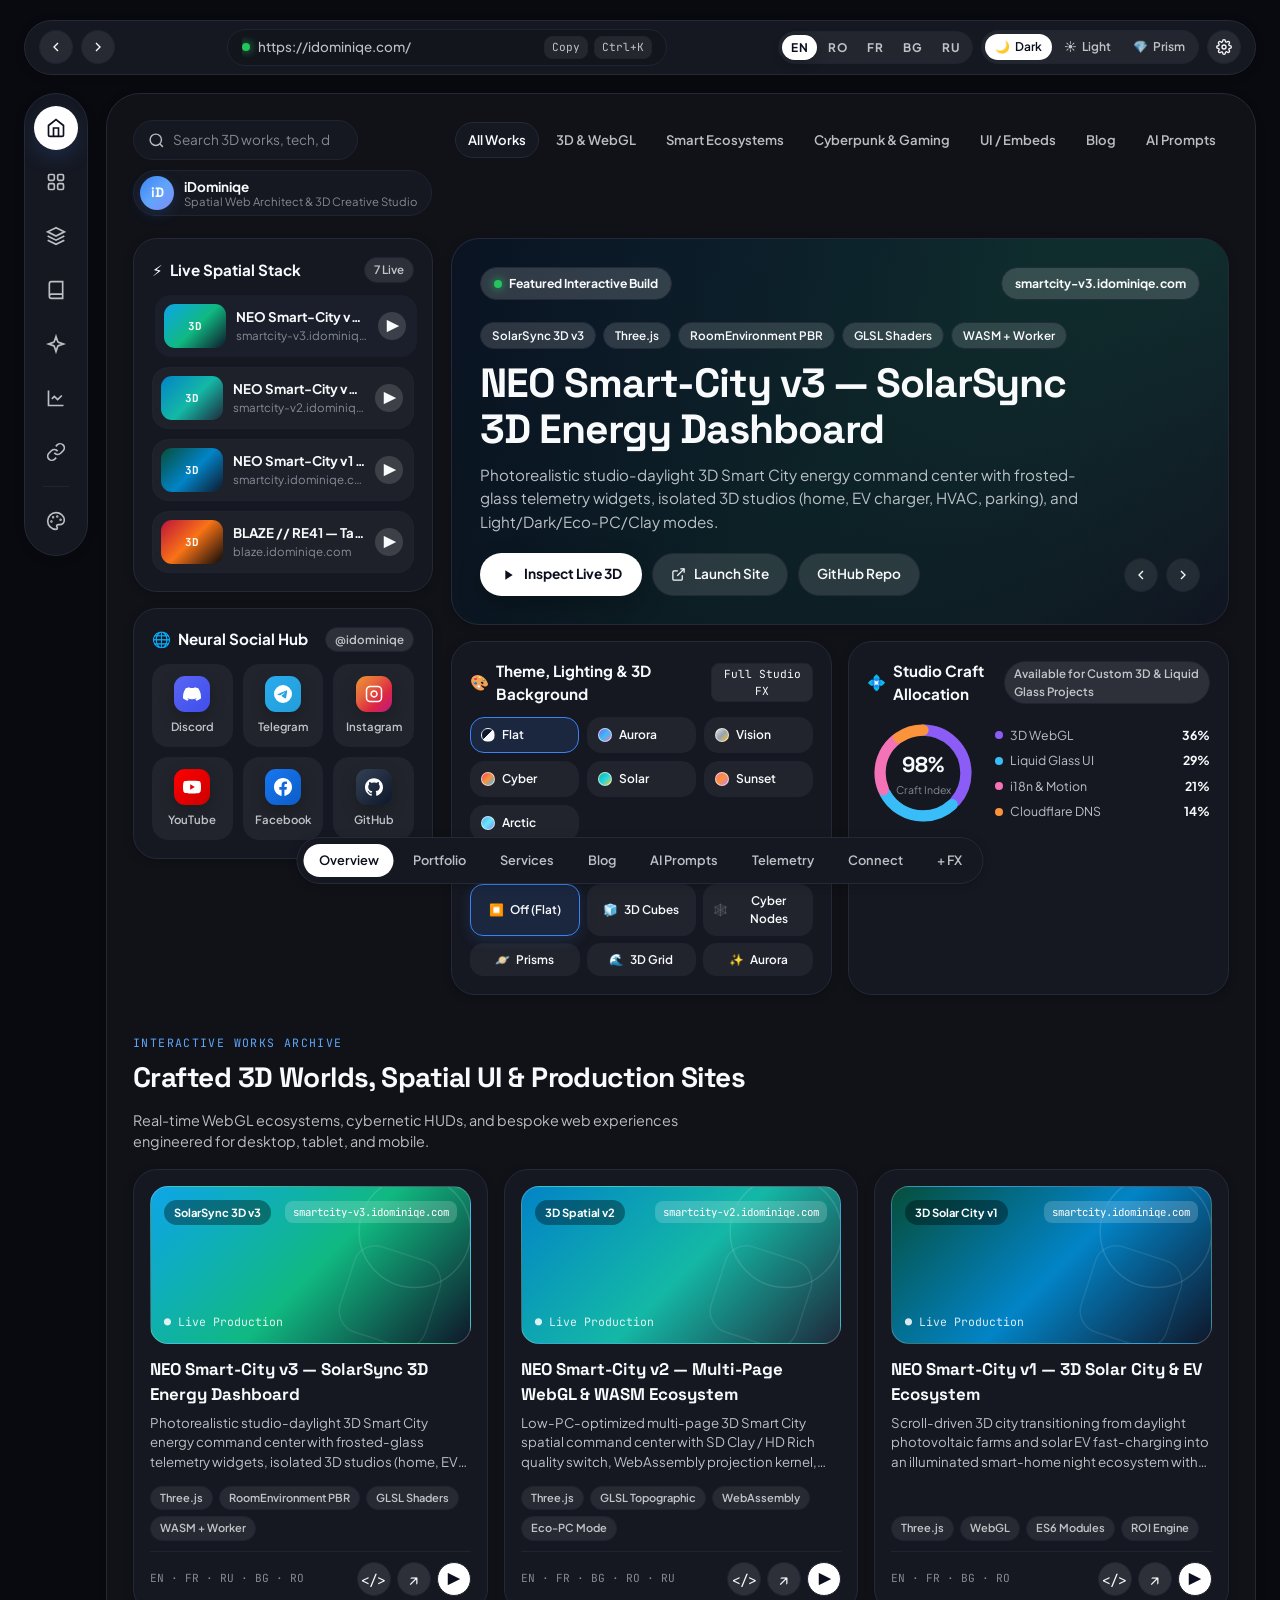
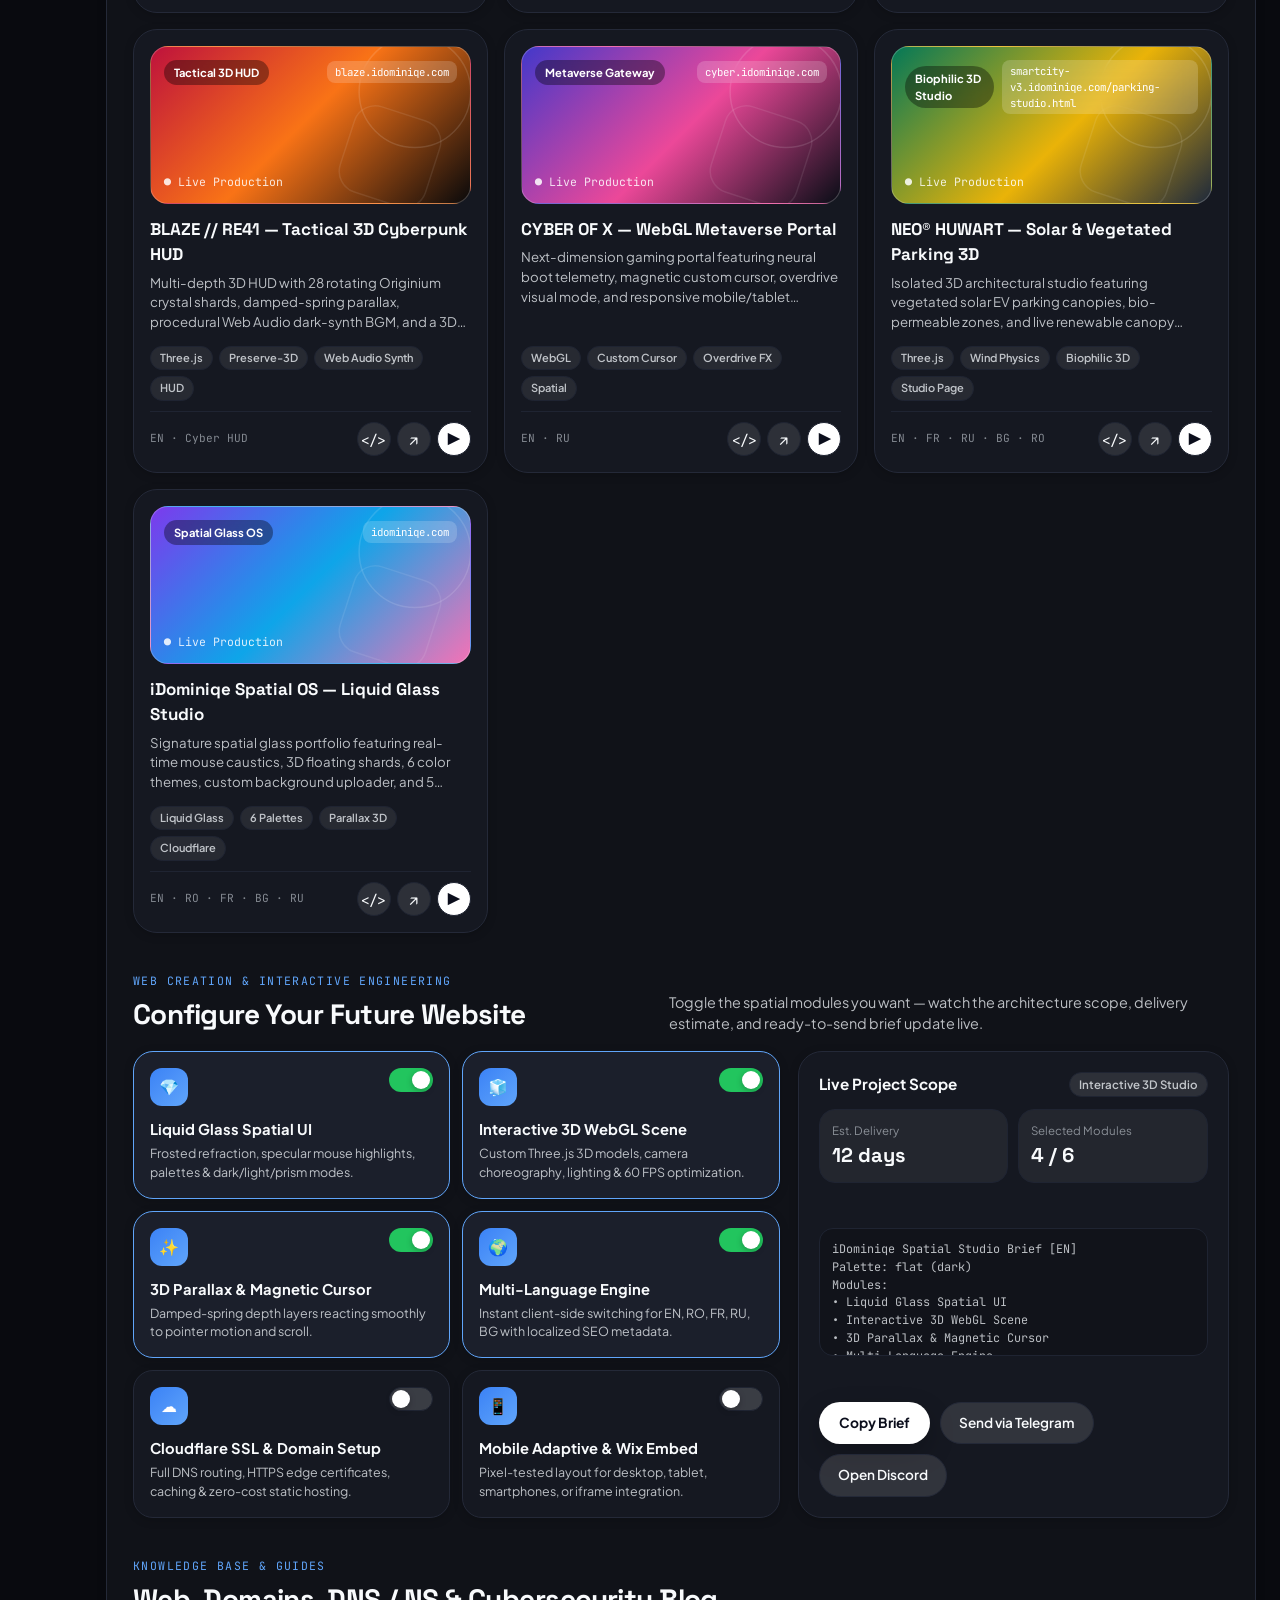
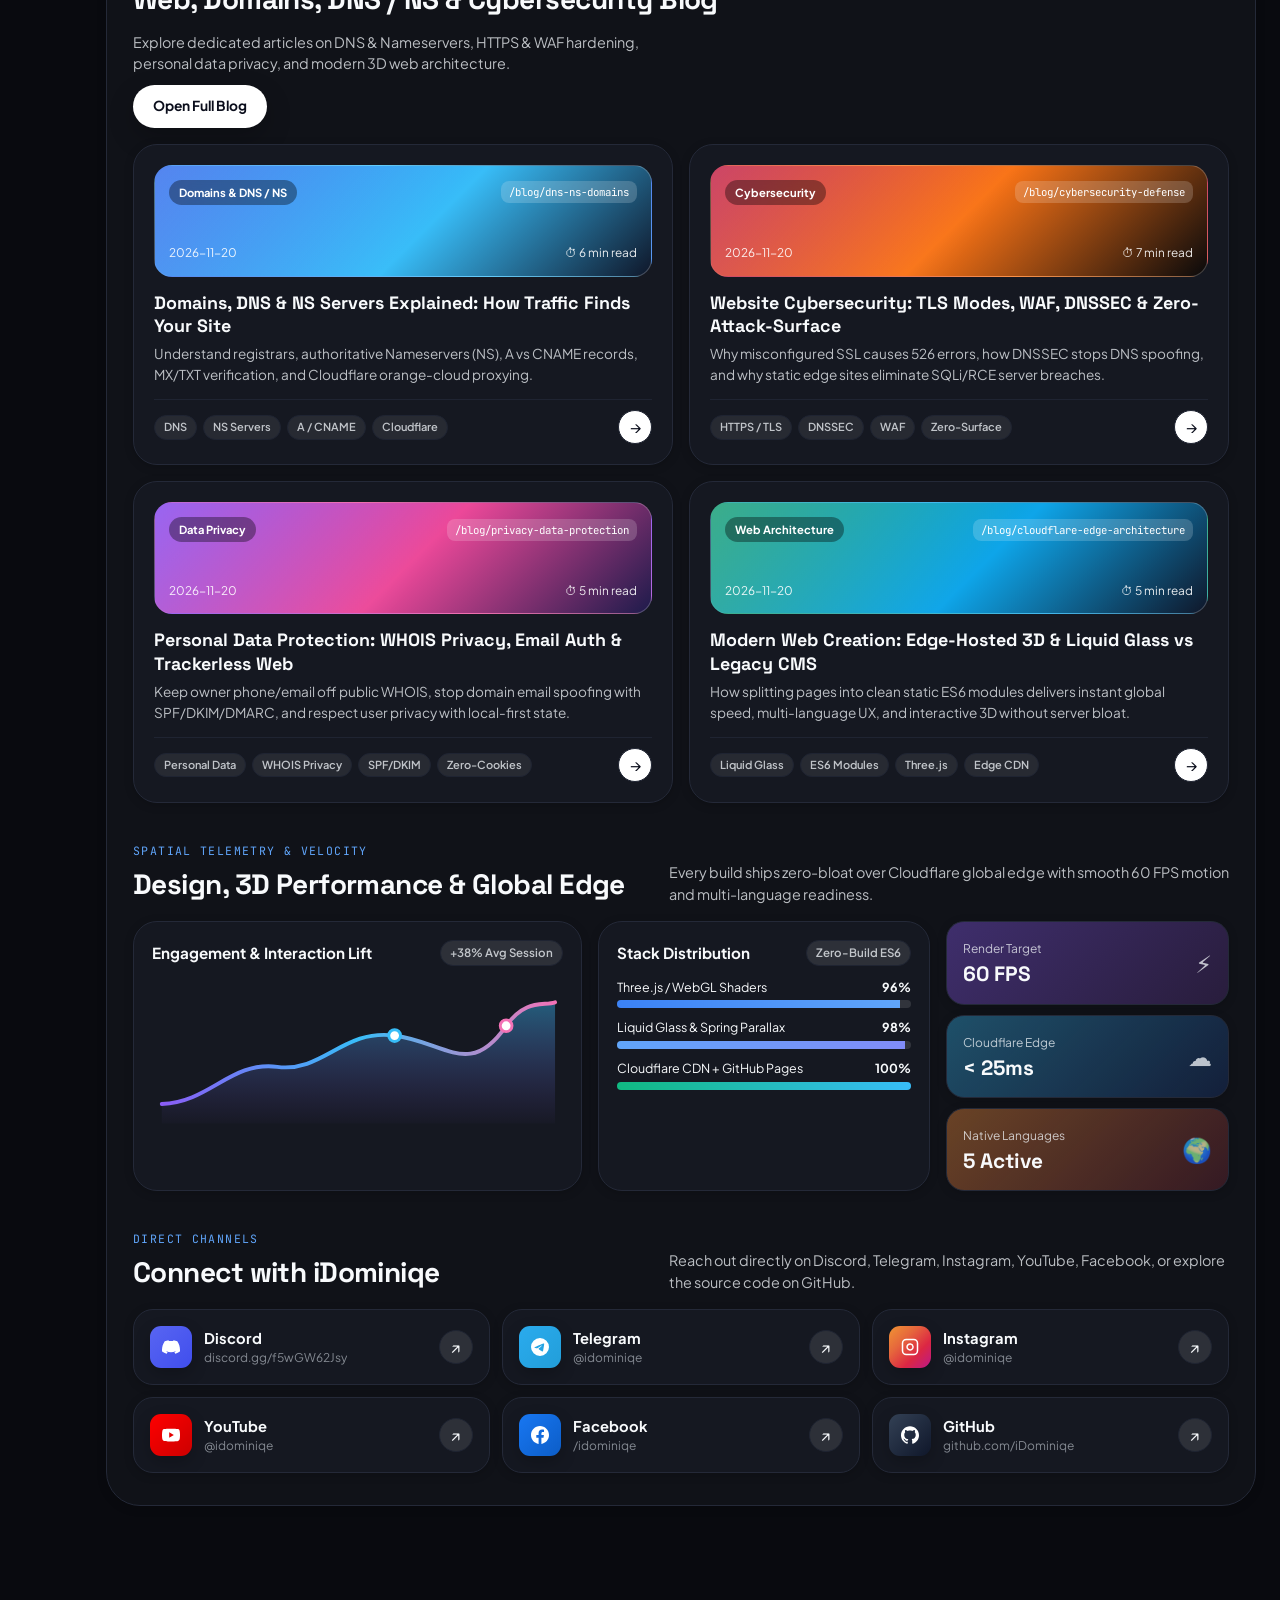
==== commit 5866af5d: "feat(portfolio): add smartcity-v2 & smartcity-v3 repos and remove Wix smart-city-led project" ====
--- a/index.html
+++ b/index.html
@@ -177,7 +177,7 @@
                     <span aria-hidden="true">⚡</span>
                     <span data-i18n="bento.liveQueue">Live Spatial Stack</span>
                   </h2>
-                  <span class="panel-badge" data-i18n="bento.onlineCount">6 Live</span>
+                  <span class="panel-badge" data-i18n="bento.onlineCount">7 Live</span>
                 </div>
                 <div class="mini-build-list" id="mini-build-list"></div>
               </div>
@@ -205,12 +205,12 @@
                     <span class="ssl-dot"></span>
                     <span id="hero-kicker" data-i18n="hero.featured">Featured Interactive Build</span>
                   </span>
-                  <span class="hero-status-chip" id="hero-domain-chip">smartcity.idominiqe.com</span>
+                  <span class="hero-status-chip" id="hero-domain-chip">smartcity-v3.idominiqe.com</span>
                 </div>
 
                 <div class="hero-content">
                   <div class="hero-tags" id="hero-tags"></div>
-                  <h1 class="hero-title" id="hero-title">Smart-City-Led 3D Ecosystem</h1>
+                  <h1 class="hero-title" id="hero-title">NEO Smart-City v3 — SolarSync 3D Energy Dashboard</h1>
                   <p class="hero-desc" id="hero-desc"></p>
                 </div>
 
@@ -567,7 +567,7 @@
     <div class="project-modal liquid-glass">
       <div class="panel-head-row">
         <div>
-          <span class="panel-badge" id="modal-project-domain">smartcity.idominiqe.com</span>
+          <span class="panel-badge" id="modal-project-domain">smartcity-v3.idominiqe.com</span>
           <h2 class="section-title" id="modal-project-title" style="margin-top:6px;">Project Title</h2>
         </div>
         <button class="pill-icon-btn" id="close-project-modal" aria-label="Close modal">✕</button>
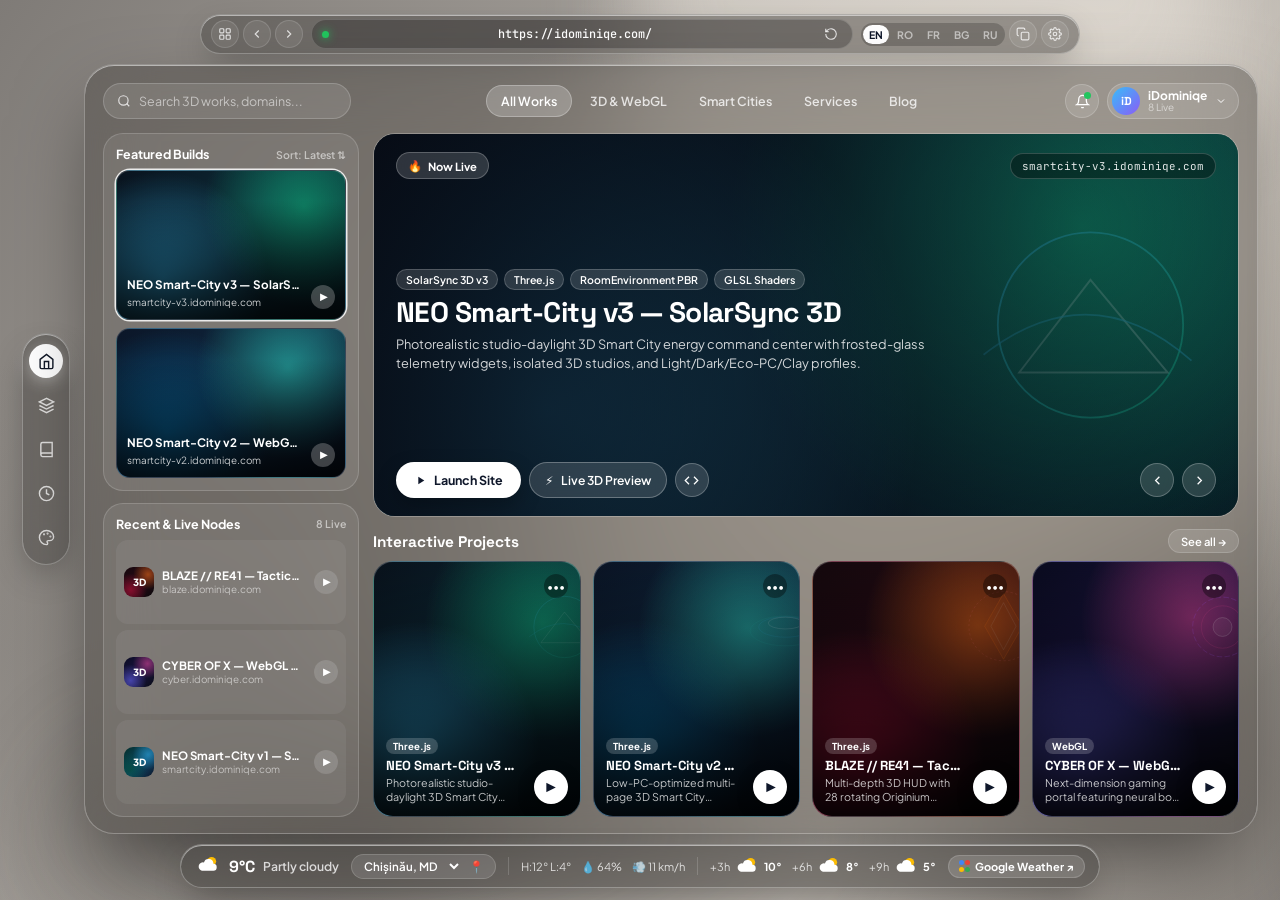
==== commit f44dd23c: "feat(v3): launch VisionOS single-screen home, live Google Weather bar, services page, archive v-2, a" ====
--- a/index.html
+++ b/index.html
@@ -1,602 +1,331 @@
 <!DOCTYPE html>
-<html lang="en" data-palette="flat" data-lighting="dark">
+<html lang="en" data-vtheme="loft">
 <head>
   <meta charset="UTF-8" />
   <meta name="viewport" content="width=device-width, initial-scale=1.0, viewport-fit=cover" />
-  <meta name="theme-color" content="#0b0e1c" />
-  <title>iDominiqe — Spatial Liquid Glass Web Studio &amp; Portfolio</title>
-  <meta name="description" content="Futuristic Liquid Glass portfolio and interactive 3D web creation studio by iDominiqe. WebGL experiences, spatial UI, multi-language sites, and Cloudflare architecture." />
-  <meta property="og:title" content="iDominiqe — Spatial Liquid Glass Web Studio & Portfolio" />
-  <meta property="og:description" content="Interactive 3D WebGL ecosystems, Liquid Glass interfaces, and bespoke websites by iDominiqe." />
+  <meta name="theme-color" content="#7f7b77" />
+  <title>iDominiqe — Spatial Web Studio &amp; 3D Portfolio</title>
+  <meta name="description" content="VisionOS smoked-glass single-screen portfolio by iDominiqe featuring live GitHub WebGL builds, address bar navigation, live Google Weather bar, blog, and custom web services." />
+  <meta property="og:title" content="iDominiqe — Spatial Web Studio &amp; 3D Portfolio" />
+  <meta property="og:description" content="Interactive 3D WebGL Smart Cities, Liquid Glass UI, Blog &amp; Custom Engineering." />
   <meta property="og:url" content="https://idominiqe.com/" />
   <meta property="og:type" content="website" />
 
   <link rel="preconnect" href="https://fonts.googleapis.com" />
   <link rel="preconnect" href="https://fonts.gstatic.com" crossorigin />
   <link href="https://fonts.googleapis.com/css2?family=Inter:wght@400;500;600;700&family=JetBrains+Mono:wght@500;700&family=Plus+Jakarta+Sans:wght@400;500;600;700;800&family=Space+Grotesk:wght@600;700&display=swap" rel="stylesheet" />
-  <link rel="stylesheet" href="css/style.css" />
-  <link rel="stylesheet" href="css/blog.css" />
+  <link rel="stylesheet" href="css/vision-home.css" />
 </head>
-<body class="no-shards">
-
-  <!-- ============ SCROLL PROGRESS BAR ============ -->
-  <div class="scroll-progress-track" aria-hidden="true"><div class="scroll-progress-bar" id="scroll-progress-bar"></div></div>
-
-  <!-- ============ AMBIENT BACKGROUND STAGE ============ -->
-  <div class="bg-stage" aria-hidden="true">
-    <canvas id="ambient-canvas"></canvas>
-    <div class="bg-wallpaper" id="bg-wallpaper"></div>
-    <div class="bg-dimmer"></div>
-    <div class="bg-noise"></div>
+<body class="vision-home-body">
+
+  <!-- Blurred Room / Ambient Backdrop -->
+  <div class="room-backdrop" aria-hidden="true">
+    <div class="room-loft-shapes">
+      <div class="loft-window-glow"></div>
+      <div class="loft-sofa-shadow"></div>
+    </div>
+    <div class="loft-custom-wallpaper" id="loft-wallpaper"></div>
   </div>
 
-  <!-- ============ FLOATING 3D PARALLAX GLASS SHAPES ============ -->
-  <div class="floating-3d-layer" id="floating-3d-layer" aria-hidden="true">
-    <div class="glass-artifact artifact-cube" data-depth="34"></div>
-    <div class="glass-artifact artifact-sphere" data-depth="24"></div>
-    <div class="glass-artifact artifact-ring" data-depth="40"></div>
-    <div class="glass-artifact artifact-prism" data-depth="28"></div>
-  </div>
-
-  <!-- ============ MAGNETIC SPATIAL CURSOR ============ -->
-  <div class="spatial-cursor" id="spatial-cursor" aria-hidden="true">
-    <div class="cursor-halo" id="cursor-halo"></div>
-    <div class="cursor-core" id="cursor-core"></div>
-  </div>
-
-  <!-- ============ TOAST NOTIFICATION ============ -->
-  <div class="toast-pill liquid-glass" id="toast-pill" role="status" aria-live="polite"></div>
-
-  <!-- ============ MAIN SPATIAL STAGE ============ -->
-  <div class="parallax-stage" id="parallax-stage">
-
-    <!-- TOP FLOATING SPATIAL BROWSER BAR -->
-    <header class="top-spatial-bar liquid-glass">
-      <div class="bar-group">
-        <button class="pill-icon-btn" id="hero-prev-top" title="Previous featured work" aria-label="Previous featured work">
+  <!-- Toast Notification -->
+  <div class="v-toast" id="v-toast" role="status" aria-live="polite"></div>
+
+  <!-- Single-Screen Spatial Frame -->
+  <div class="vision-root is-preloading" id="vision-root">
+
+    <!-- 1. DETACHED TOP ADDRESS BAR -->
+    <header class="vision-address-bar v-pill-glass tile-reveal" style="--i:0;">
+      <div class="addr-group">
+        <a class="v-icon-btn" href="services.html" title="Services &amp; Full Archive" aria-label="Services and Archive">
+          <svg viewBox="0 0 24 24" fill="none" stroke="currentColor" stroke-width="2"><rect x="3" y="3" width="7" height="7" rx="1.5"/><rect x="14" y="3" width="7" height="7" rx="1.5"/><rect x="14" y="14" width="7" height="7" rx="1.5"/><rect x="3" y="14" width="7" height="7" rx="1.5"/></svg>
+        </a>
+        <button class="v-icon-btn" id="addr-prev" title="Previous project" aria-label="Previous project">
           <svg viewBox="0 0 24 24" fill="none" stroke="currentColor" stroke-width="2"><path d="m15 18-6-6 6-6"/></svg>
         </button>
-        <button class="pill-icon-btn" id="hero-next-top" title="Next featured work" aria-label="Next featured work">
+        <button class="v-icon-btn" id="addr-next" title="Next project" aria-label="Next project">
           <svg viewBox="0 0 24 24" fill="none" stroke="currentColor" stroke-width="2"><path d="m9 18 6-6-6-6"/></svg>
         </button>
       </div>
 
-      <div class="domain-omnibox">
-        <div class="domain-url">
-          <span class="ssl-dot" title="Cloudflare SSL Active"></span>
-          <span id="omnibox-url-text">https://idominiqe.com/</span>
-        </div>
-        <div class="omnibox-actions">
-          <button class="kbd-hint" id="copy-domain-btn" title="Copy domain link">Copy</button>
-          <button class="kbd-hint" id="open-cmd-btn" title="Command Palette">Ctrl+K</button>
-        </div>
-      </div>
-
-      <div class="bar-group" style="flex-wrap: wrap;">
-        <div class="lang-switcher" role="group" aria-label="Language switcher">
-          <button class="lang-btn active" data-lang="en">EN</button>
-          <button class="lang-btn" data-lang="ro">RO</button>
-          <button class="lang-btn" data-lang="fr">FR</button>
-          <button class="lang-btn" data-lang="bg">BG</button>
-          <button class="lang-btn" data-lang="ru">RU</button>
-        </div>
-
-        <div class="lighting-quick-pill" role="group" aria-label="Lighting mode">
-          <button class="light-mode-btn active" data-lighting-set="dark">
-            <span aria-hidden="true">🌙</span>
-            <span class="btn-label" data-i18n="lighting.dark">Dark</span>
-          </button>
-          <button class="light-mode-btn" data-lighting-set="light">
-            <span aria-hidden="true">☀️</span>
-            <span class="btn-label" data-i18n="lighting.light">Light</span>
-          </button>
-          <button class="light-mode-btn" data-lighting-set="iridescent">
-            <span aria-hidden="true">💎</span>
-            <span class="btn-label" data-i18n="lighting.iridescent">Prism</span>
-          </button>
-        </div>
-
-        <button class="pill-icon-btn" id="open-studio-btn" title="Studio Theme & Lighting Controls" aria-label="Open Studio Controls">
-          <svg viewBox="0 0 24 24" fill="none" stroke="currentColor" stroke-width="2">
-            <circle cx="12" cy="12" r="3"/><path d="M19.4 15a1.65 1.65 0 0 0 .33 1.82l.06.06a2 2 0 1 1-2.83 2.83l-.06-.06a1.65 1.65 0 0 0-1.82-.33 1.65 1.65 0 0 0-1 1.51V21a2 2 0 0 1-4 0v-.09A1.65 1.65 0 0 0 9 19.4a1.65 1.65 0 0 0-1.82.33l-.06.06a2 2 0 1 1-2.83-2.83l.06-.06a1.65 1.65 0 0 0 .33-1.82 1.65 1.65 0 0 0-1.51-1H3a2 2 0 0 1 0-4h.09A1.65 1.65 0 0 0 4.6 9a1.65 1.65 0 0 0-.33-1.82l-.06-.06a2 2 0 1 1 2.83-2.83l.06.06a1.65 1.65 0 0 0 1.82.33H9a1.65 1.65 0 0 0 1-1.51V3a2 2 0 0 1 4 0v.09a1.65 1.65 0 0 0 1 1.51 1.65 1.65 0 0 0 1.82-.33l.06-.06a2 2 0 1 1 2.83 2.83l-.06.06a1.65 1.65 0 0 0-.33 1.82V9c.26.6.86 1 1.51 1H21a2 2 0 0 1 0 4h-.09a1.65 1.65 0 0 0-1.51 1z"/>
-          </svg>
-        </button>
-      </div>
+      <form class="address-form" id="address-form" autocomplete="off">
+        <span class="ssl-dot" title="Cloudflare Full SSL"></span>
+        <input class="address-input" id="address-input" type="text" value="https://idominiqe.com/" aria-label="Address bar" data-vision-placeholder="addressPlaceholder" placeholder="Enter path, domain, or project (e.g. /blog, smartcity-v3)..." />
+        <button type="button" class="v-icon-btn" id="addr-replay" title="Replay tile preload animation" aria-label="Reload tiles" style="width:22px; height:22px; background:transparent; border:none;">
+          <svg viewBox="0 0 24 24" fill="none" stroke="currentColor" stroke-width="2"><path d="M3 12a9 9 0 1 0 3-6.7L3 8"/><path d="M3 3v5h5"/></svg>
+        </button>
+      </form>
+
+      <div class="addr-group">
+        <div class="lang-mini-pill" role="group" aria-label="Language switcher">
+          <button class="lang-mini-btn active" data-lang="en">EN</button>
+          <button class="lang-mini-btn" data-lang="ro">RO</button>
+          <button class="lang-mini-btn" data-lang="fr">FR</button>
+          <button class="lang-mini-btn" data-lang="bg">BG</button>
+          <button class="lang-mini-btn" data-lang="ru">RU</button>
+        </div>
+        <button class="v-icon-btn" id="addr-copy" title="Copy current link" aria-label="Copy link">
+          <svg viewBox="0 0 24 24" fill="none" stroke="currentColor" stroke-width="2"><rect x="9" y="9" width="13" height="13" rx="2"/><path d="M5 15H4a2 2 0 0 1-2-2V4a2 2 0 0 1 2-2h9a2 2 0 0 1 2 2v1"/></svg>
+        </button>
+        <button class="v-icon-btn" id="open-theme-drawer" title="Studio Themes &amp; Wallpaper" aria-label="Open Studio Settings">
+          <svg viewBox="0 0 24 24" fill="none" stroke="currentColor" stroke-width="2"><circle cx="12" cy="12" r="3"/><path d="M19.4 15a1.65 1.65 0 0 0 .33 1.82l.06.06a2 2 0 1 1-2.83 2.83l-.06-.06a1.65 1.65 0 0 0-1.82-.33 1.65 1.65 0 0 0-1 1.51V21a2 2 0 0 1-4 0v-.09A1.65 1.65 0 0 0 9 19.4a1.65 1.65 0 0 0-1.82.33l-.06.06a2 2 0 1 1-2.83-2.83l.06-.06a1.65 1.65 0 0 0 .33-1.82 1.65 1.65 0 0 0-1.51-1H3a2 2 0 0 1 0-4h.09A1.65 1.65 0 0 0 4.6 9a1.65 1.65 0 0 0-.33-1.82l-.06-.06a2 2 0 1 1 2.83-2.83l.06.06a1.65 1.65 0 0 0 1.82.33H9a1.65 1.65 0 0 0 1-1.51V3a2 2 0 0 1 4 0v.09a1.65 1.65 0 0 0 1 1.51 1.65 1.65 0 0 0 1.82-.33l.06-.06a2 2 0 1 1 2.83 2.83l-.06.06a1.65 1.65 0 0 0-.33 1.82V9c.26.6.86 1 1.51 1H21a2 2 0 0 1 0 4h-.09a1.65 1.65 0 0 0-1.51 1z"/></svg>
+        </button>
+      </div>
+
+      <div class="address-progress" id="address-progress"></div>
     </header>
 
-    <!-- SPATIAL WORKSPACE (LEFT DOCK + MAIN FROSTED GLASS SHELL) -->
-    <div class="spatial-workspace">
-
-      <!-- LEFT DETACHED VERTICAL DOCK -->
-      <aside class="left-dock liquid-glass" aria-label="Section navigation">
-        <button class="dock-btn active" data-scroll-target="overview" data-tooltip="Overview" data-i18n-tooltip="nav.overview">
+    <!-- 2. CENTER SPATIAL WORKSPACE -->
+    <div class="vision-stage">
+
+      <!-- Left Detached Vertical Glass Dock -->
+      <aside class="vision-dock v-pill-glass tile-reveal" style="--i:1;" aria-label="Primary Navigation Dock">
+        <a class="dock-item active" href="./index.html" data-tip="Home" data-i18n-tip="nav.overview">
           <svg viewBox="0 0 24 24" fill="none" stroke="currentColor" stroke-width="2"><path d="m3 9 9-7 9 7v11a2 2 0 0 1-2 2H5a2 2 0 0 1-2-2z"/><polyline points="9 22 9 12 15 12 15 22"/></svg>
-        </button>
-        <button class="dock-btn" data-scroll-target="portfolio" data-tooltip="Portfolio" data-i18n-tooltip="nav.works">
-          <svg viewBox="0 0 24 24" fill="none" stroke="currentColor" stroke-width="2"><rect x="3" y="3" width="7" height="7" rx="1.5"/><rect x="14" y="3" width="7" height="7" rx="1.5"/><rect x="14" y="14" width="7" height="7" rx="1.5"/><rect x="3" y="14" width="7" height="7" rx="1.5"/></svg>
-        </button>
-        <button class="dock-btn" data-scroll-target="services" data-tooltip="Services" data-i18n-tooltip="nav.services">
-          <svg viewBox="0 0 24 24" fill="none" stroke="currentColor" stroke-width="2"><path d="M12 2L2 7l10 5 10-5-10-5z"/><path d="M2 17l10 5 10-5"/><path d="M2 12l10 5 10-5"/></svg>
-        </button>
-        <a class="dock-btn" href="blog/index.html" data-tooltip="Blog" data-i18n-tooltip="nav.blog">
+        </a>
+        <a class="dock-item" href="./services.html" data-tip="Services" data-i18n-tip="nav.services">
+          <svg viewBox="0 0 24 24" fill="none" stroke="currentColor" stroke-width="2"><path d="M12 2 2 7l10 5 10-5-10-5Z"/><path d="m2 17 10 5 10-5"/><path d="m2 12 10 5 10-5"/></svg>
+        </a>
+        <a class="dock-item" href="./blog/index.html" data-tip="Blog" data-i18n-tip="nav.blog">
           <svg viewBox="0 0 24 24" fill="none" stroke="currentColor" stroke-width="2"><path d="M4 19.5v-15A2.5 2.5 0 0 1 6.5 2H20v20H6.5a2.5 2.5 0 0 1 0-5H20"/></svg>
         </a>
-        <a class="dock-btn" href="prompts/index.html" data-tooltip="AI Prompts" data-i18n-tooltip="nav.prompts">
-          <svg viewBox="0 0 24 24" fill="none" stroke="currentColor" stroke-width="2"><path d="m12 3-1.9 5.8a2 2 0 0 1-1.3 1.3L3 12l5.8 1.9a2 2 0 0 1 1.3 1.3L12 21l1.9-5.8a2 2 0 0 1 1.3-1.3L21 12l-5.8-1.9a2 2 0 0 1-1.3-1.3Z"/></svg>
-        </a>
-        <button class="dock-btn" data-scroll-target="analytics" data-tooltip="Telemetry" data-i18n-tooltip="nav.analytics">
-          <svg viewBox="0 0 24 24" fill="none" stroke="currentColor" stroke-width="2"><path d="M3 3v18h18"/><path d="m19 9-5 5-4-4-3 3"/></svg>
-        </button>
-        <button class="dock-btn" data-scroll-target="connect" data-tooltip="Connect" data-i18n-tooltip="nav.connect">
-          <svg viewBox="0 0 24 24" fill="none" stroke="currentColor" stroke-width="2"><path d="M10 13a5 5 0 0 0 7.54.54l3-3a5 5 0 0 0-7.07-7.07l-1.72 1.71"/><path d="M14 11a5 5 0 0 0-7.54-.54l-3 3a5 5 0 0 0 7.07 7.07l1.71-1.71"/></svg>
-        </button>
-        <div class="dock-divider"></div>
-        <button class="dock-btn" id="dock-studio-btn" data-tooltip="Studio FX" data-i18n-tooltip="nav.studio">
-          <svg viewBox="0 0 24 24" fill="none" stroke="currentColor" stroke-width="2"><circle cx="13.5" cy="6.5" r=".5" fill="currentColor"/><circle cx="17.5" cy="10.5" r=".5" fill="currentColor"/><circle cx="8.5" cy="7.5" r=".5" fill="currentColor"/><circle cx="6.5" cy="12.5" r=".5" fill="currentColor"/><path d="M12 2C6.5 2 2 6.5 2 12s4.5 10 10 10c.926 0 1.648-.746 1.648-1.688 0-.437-.18-.835-.437-1.125-.29-.289-.438-.652-.438-1.125a1.64 1.64 0 0 1 1.668-1.668h1.996c3.051 0 5.555-2.503 5.555-5.554C21.965 6.012 17.461 2 12 2z"/></svg>
+        <a class="dock-item" href="https://v-2.idominiqe.com/" target="_blank" rel="noopener noreferrer" data-tip="v-2 Archive" data-i18n-tip="nav.v2">
+          <svg viewBox="0 0 24 24" fill="none" stroke="currentColor" stroke-width="2"><circle cx="12" cy="12" r="10"/><path d="M12 6v6l4 2"/></svg>
+        </a>
+        <button class="dock-item" id="dock-theme-btn" data-tip="Themes &amp; FX">
+          <svg viewBox="0 0 24 24" fill="none" stroke="currentColor" stroke-width="2"><circle cx="13.5" cy="6.5" r=".5" fill="currentColor"/><circle cx="17.5" cy="10.5" r=".5" fill="currentColor"/><circle cx="8.5" cy="7.5" r=".5" fill="currentColor"/><path d="M12 2C6.5 2 2 6.5 2 12s4.5 10 10 10c.93 0 1.65-.75 1.65-1.69 0-.44-.18-.84-.44-1.13-.29-.29-.44-.65-.44-1.12a1.64 1.64 0 0 1 1.67-1.67h2c3.05 0 5.56-2.5 5.56-5.55C21.97 6.01 17.46 2 12 2z"/></svg>
         </button>
       </aside>
 
-      <!-- MAIN LIQUID GLASS SHELL -->
-      <main class="main-glass-shell liquid-glass" id="main-shell">
-
-        <!-- SHELL HEADER: SEARCH + CATEGORY TABS + CREATOR PROFILE -->
-        <div class="shell-header">
-          <label class="search-pill">
+      <!-- Main Smoked Glass Window -->
+      <main class="vision-window v-glass" id="main-window">
+
+        <!-- Window Internal Header -->
+        <div class="win-topbar tile-reveal" style="--i:2;">
+          <label class="win-search">
             <svg viewBox="0 0 24 24" fill="none" stroke="currentColor" stroke-width="2"><circle cx="11" cy="11" r="8"/><path d="m21 21-4.35-4.35"/></svg>
-            <input type="search" id="portfolio-search" data-i18n-placeholder="searchPlaceholder" placeholder="Search 3D works, tech, domains..." />
+            <input type="search" id="vision-search" data-vision-placeholder="searchPlaceholder" placeholder="Search 3D works, domains..." />
           </label>
 
-          <nav class="shell-tabs" id="category-tabs" aria-label="Portfolio categories">
-            <button class="shell-tab active" data-category="all" data-i18n="tabs.all">All Works</button>
-            <button class="shell-tab" data-category="webgl" data-i18n="tabs.webgl">3D &amp; WebGL</button>
-            <button class="shell-tab" data-category="ecosystems" data-i18n="tabs.ecosystems">Smart Ecosystems</button>
-            <button class="shell-tab" data-category="cyberpunk" data-i18n="tabs.cyberpunk">Cyberpunk &amp; Gaming</button>
-            <button class="shell-tab" data-category="embeds" data-i18n="tabs.embeds">UI / Embeds</button>
-            <a class="shell-tab" href="blog/index.html" data-i18n="nav.blog">Blog</a>
-            <a class="shell-tab" href="prompts/index.html" data-i18n="nav.prompts">AI Prompts</a>
+          <nav class="win-tabs" id="win-tabs" aria-label="Workspace categories">
+            <button class="win-tab active" data-tab-cat="all" data-vision="tabs.all">All Works</button>
+            <button class="win-tab" data-tab-cat="webgl" data-vision="tabs.webgl">3D &amp; WebGL</button>
+            <button class="win-tab" data-tab-cat="ecosystems" data-vision="tabs.ecosystems">Smart Cities</button>
+            <a class="win-tab" href="services.html" data-vision="tabs.services">Services</a>
+            <a class="win-tab" href="blog/index.html" data-vision="tabs.blog">Blog</a>
           </nav>
 
-          <a href="#connect" class="profile-pill" title="iDominiqe — Spatial Web Studio">
-            <div class="avatar-orb">iD</div>
-            <div class="profile-meta">
-              <span class="profile-name">iDominiqe</span>
-              <span class="profile-handle" data-i18n="roleTitle">Spatial Web Architect</span>
-            </div>
-          </a>
-        </div>
-
-        <!-- ========== SECTION 1: BENTO SPATIAL OVERVIEW ========== -->
-        <section class="shell-section" id="overview">
-          <div class="bento-overview">
-
-            <!-- LEFT SIDEBAR COLUMN (Featured Queue + Social App Grid) -->
-            <div class="bento-col-side">
-              <div class="bento-panel liquid-glass">
-                <div class="panel-head-row">
-                  <h2 class="panel-title">
-                    <span aria-hidden="true">⚡</span>
-                    <span data-i18n="bento.liveQueue">Live Spatial Stack</span>
-                  </h2>
-                  <span class="panel-badge" data-i18n="bento.onlineCount">7 Live</span>
-                </div>
-                <div class="mini-build-list" id="mini-build-list"></div>
-              </div>
-
-              <div class="bento-panel liquid-glass">
-                <div class="panel-head-row">
-                  <h2 class="panel-title">
-                    <span aria-hidden="true">🌐</span>
-                    <span data-i18n="bento.socialHub">Neural Social Hub</span>
-                  </h2>
-                  <span class="panel-badge">@idominiqe</span>
-                </div>
-                <div class="social-app-grid" id="social-app-grid"></div>
-              </div>
-            </div>
-
-            <!-- RIGHT MAIN COLUMN (Hero Spotlight + Sub-Widgets) -->
-            <div class="bento-col-main">
-              <article class="hero-spotlight liquid-glass" id="hero-spotlight">
-                <div class="hero-visual-bg" id="hero-visual-bg"></div>
-                <div class="hero-visual-overlay"></div>
-
-                <div class="hero-top-row">
-                  <span class="hero-status-chip">
-                    <span class="ssl-dot"></span>
-                    <span id="hero-kicker" data-i18n="hero.featured">Featured Interactive Build</span>
-                  </span>
-                  <span class="hero-status-chip" id="hero-domain-chip">smartcity-v3.idominiqe.com</span>
-                </div>
-
-                <div class="hero-content">
-                  <div class="hero-tags" id="hero-tags"></div>
-                  <h1 class="hero-title" id="hero-title">NEO Smart-City v3 — SolarSync 3D Energy Dashboard</h1>
-                  <p class="hero-desc" id="hero-desc"></p>
-                </div>
-
-                <div class="hero-bottom-row">
-                  <div class="hero-cta-group">
-                    <button class="btn-primary-glass" id="hero-inspect-btn">
-                      <svg width="16" height="16" viewBox="0 0 24 24" fill="currentColor"><path d="M8 5v14l11-7z"/></svg>
-                      <span data-i18n="hero.inspect">Inspect Live 3D</span>
-                    </button>
-                    <a class="btn-secondary-glass" id="hero-launch-btn" href="#" target="_blank" rel="noopener noreferrer">
-                      <svg width="15" height="15" viewBox="0 0 24 24" fill="none" stroke="currentColor" stroke-width="2"><path d="M18 13v6a2 2 0 0 1-2 2H5a2 2 0 0 1-2-2V8a2 2 0 0 1 2-2h6"/><polyline points="15 3 21 3 21 9"/><line x1="10" y1="14" x2="21" y2="3"/></svg>
-                      <span data-i18n="hero.openSite">Launch Site</span>
-                    </a>
-                    <a class="btn-secondary-glass" id="hero-repo-btn" href="#" target="_blank" rel="noopener noreferrer">
-                      <span data-i18n="hero.sourceCode">GitHub Repo</span>
-                    </a>
-                  </div>
-
-                  <div class="carousel-controls">
-                    <button class="pill-icon-btn" id="hero-prev" aria-label="Previous project">
-                      <svg viewBox="0 0 24 24" fill="none" stroke="currentColor" stroke-width="2"><path d="m15 18-6-6 6-6"/></svg>
-                    </button>
-                    <button class="pill-icon-btn" id="hero-next" aria-label="Next project">
-                      <svg viewBox="0 0 24 24" fill="none" stroke="currentColor" stroke-width="2"><path d="m9 18 6-6-6-6"/></svg>
-                    </button>
-                  </div>
-                </div>
-              </article>
-
-              <!-- SUB-BENTO: THEME QUICK-MIX + CRAFT DONUT -->
-              <div class="bento-sub-grid">
-                <div class="bento-panel liquid-glass">
-                  <div class="panel-head-row">
-                    <h3 class="panel-title">
-                      <span aria-hidden="true">🎨</span>
-                      <span data-i18n="bento.lightingTitle">Theme &amp; Lighting Quick-Mix</span>
-                    </h3>
-                    <button class="kbd-hint" id="open-studio-inline" data-i18n="bento.studioBtn">Full Studio FX</button>
-                  </div>
-                  <div class="palette-quick-pills" id="palette-quick-pills"></div>
-                  <div class="panel-head-row" style="margin-top:14px; margin-bottom:0;">
-                    <span style="font-size:0.78rem; font-weight:700; color:var(--text-secondary);" data-i18n="bento.animTitle">Background Animation</span>
-                  </div>
-                  <div class="anim-quick-pills" id="quick-anim-list"></div>
-                </div>
-
-                <div class="bento-panel liquid-glass">
-                  <div class="panel-head-row">
-                    <h3 class="panel-title">
-                      <span aria-hidden="true">💠</span>
-                      <span data-i18n="bento.craftTitle">Studio Craft Allocation</span>
-                    </h3>
-                    <span class="panel-badge" data-i18n="badgeAvailable">Available</span>
-                  </div>
-                  <div class="donut-wrap" style="margin-top: 2px;">
-                    <div class="donut-ring">
-                      <svg viewBox="0 0 120 120" width="112" height="112">
-                        <circle cx="60" cy="60" r="46" fill="none" stroke="var(--ring-track)" stroke-width="12" />
-                        <circle cx="60" cy="60" r="46" fill="none" stroke="#8b5cf6" stroke-width="12" stroke-dasharray="105 289" stroke-dashoffset="0" stroke-linecap="round" transform="rotate(-90 60 60)" />
-                        <circle cx="60" cy="60" r="46" fill="none" stroke="#38bdf8" stroke-width="12" stroke-dasharray="84 289" stroke-dashoffset="-110" stroke-linecap="round" transform="rotate(-90 60 60)" />
-                        <circle cx="60" cy="60" r="46" fill="none" stroke="#f472b6" stroke-width="12" stroke-dasharray="60 289" stroke-dashoffset="-198" stroke-linecap="round" transform="rotate(-90 60 60)" />
-                        <circle cx="60" cy="60" r="46" fill="none" stroke="#fb923c" stroke-width="12" stroke-dasharray="32 289" stroke-dashoffset="-261" stroke-linecap="round" transform="rotate(-90 60 60)" />
-                      </svg>
-                      <div class="donut-center">
-                        <strong>98%</strong>
-                        <span data-i18n="bento.craftCenter">Craft Index</span>
-                      </div>
-                    </div>
-                    <div class="legend-list">
-                      <div class="legend-item"><span class="legend-label"><i class="legend-dot" style="background:#8b5cf6"></i>3D WebGL</span><strong>36%</strong></div>
-                      <div class="legend-item"><span class="legend-label"><i class="legend-dot" style="background:#38bdf8"></i>Liquid Glass UI</span><strong>29%</strong></div>
-                      <div class="legend-item"><span class="legend-label"><i class="legend-dot" style="background:#f472b6"></i>i18n &amp; Motion</span><strong>21%</strong></div>
-                      <div class="legend-item"><span class="legend-label"><i class="legend-dot" style="background:#fb923c"></i>Cloudflare DNS</span><strong>14%</strong></div>
-                    </div>
-                  </div>
-                </div>
-              </div>
+          <div class="win-user-group">
+            <a class="bell-btn" href="https://v-2.idominiqe.com/" target="_blank" rel="noopener noreferrer" title="Open v-2 Legacy Edition">
+              <svg width="15" height="15" viewBox="0 0 24 24" fill="none" stroke="currentColor" stroke-width="2"><path d="M18 8A6 6 0 0 0 6 8c0 7-3 9-3 9h18s-3-2-3-9"/><path d="M13.73 21a2 2 0 0 1-3.46 0"/></svg>
+              <span class="bell-dot"></span>
+            </a>
+
+            <button class="profile-chip" id="profile-chip-btn" aria-expanded="false" aria-controls="profile-popover">
+              <span class="profile-avatar">iD</span>
+              <span class="profile-text">
+                <strong>iDominiqe</strong>
+                <span data-i18n="bento.onlineCount">8 Live</span>
+              </span>
+              <svg width="12" height="12" viewBox="0 0 24 24" fill="none" stroke="currentColor" stroke-width="2"><path d="m6 9 6 6 6-6"/></svg>
+            </button>
+
+            <div class="profile-popover" id="profile-popover">
+              <div style="font-size:0.68rem; color:rgba(255,255,255,0.55); padding:4px 10px;">@idominiqe · GitHub Pages + CF</div>
+              <div id="profile-social-links"></div>
+              <div style="height:1px; background:rgba(255,255,255,0.14); margin:4px 0;"></div>
+              <a class="pop-link" href="services.html">⚡ <span data-i18n="nav.services">Services</span> <span>↗</span></a>
+              <a class="pop-link" href="blog/index.html">📘 <span data-i18n="nav.blog">Blog</span> <span>↗</span></a>
+              <a class="pop-link" href="https://v-2.idominiqe.com/" target="_blank" rel="noopener noreferrer">🕒 <span data-i18n="nav.v2">v-2 Archive</span> <span>↗</span></a>
             </div>
           </div>
-        </section>
-
-        <!-- ========== SECTION 2: PORTFOLIO SHOWCASE GRID ========== -->
-        <section class="shell-section" id="portfolio">
-          <div class="section-head">
-            <div>
-              <div class="section-kicker" data-i18n="sections.portfolioKicker">Interactive Works Archive</div>
-              <h2 class="section-title" data-i18n="sections.portfolioTitle">Crafted 3D Worlds, Spatial UI &amp; Production Sites</h2>
-            </div>
-            <p class="section-sub" data-i18n="sections.portfolioSub">Real-time WebGL ecosystems, cybernetic HUDs, and bespoke web experiences engineered for desktop, tablet, and mobile.</p>
+        </div>
+
+        <!-- Window Internal 2-Column Content -->
+        <div class="win-body">
+
+          <!-- Left Rail (2 Stacked Frosted Panels) -->
+          <div class="win-rail">
+            <section class="rail-card featured-box tile-reveal" style="--i:3;">
+              <div class="rail-head">
+                <span data-vision="featuredBuilds">🔥 Featured Builds</span>
+                <span class="rail-sort" data-vision="sortLatest">Sort: Latest ⇅</span>
+              </div>
+              <div class="featured-thumbs" id="rail-featured-list"></div>
+            </section>
+
+            <section class="rail-card queue-box tile-reveal" style="--i:4;">
+              <div class="rail-head">
+                <span data-vision="quickLaunch">⚡ Recent &amp; Live Nodes</span>
+                <span class="rail-sort" data-i18n="bento.onlineCount">8 Live</span>
+              </div>
+              <div class="queue-list" id="rail-queue-list"></div>
+            </section>
           </div>
-          <div class="portfolio-grid" id="portfolio-grid"></div>
-        </section>
-
-        <!-- ========== SECTION 3: INTERACTIVE WEB SERVICES CONFIGURATOR ========== -->
-        <section class="shell-section" id="services">
-          <div class="section-head">
-            <div>
-              <div class="section-kicker" data-i18n="sections.servicesKicker">Web Creation &amp; Interactive Engineering</div>
-              <h2 class="section-title" data-i18n="sections.servicesTitle">Configure Your Future Website</h2>
-            </div>
-            <p class="section-sub" data-i18n="sections.servicesSub">Toggle the spatial modules you want — watch the architecture scope, delivery estimate, and ready-to-send brief update live.</p>
+
+          <!-- Right Main Stage (Hero Banner + 4 Poster Tiles) -->
+          <div class="win-stage">
+            <article class="hero-banner tile-reveal" style="--i:5;" id="hero-banner">
+              <div class="hero-art-layer" id="hero-art-layer"></div>
+              <svg class="hero-motif-svg" id="hero-motif-svg" viewBox="0 0 320 220" aria-hidden="true"></svg>
+              <div class="hero-scrim"></div>
+
+              <div class="hero-top">
+                <span class="hero-trending-badge">🔥 <span data-vision="nowTrending">Now Live</span></span>
+                <span class="hero-domain-chip" id="hero-domain-chip">smartcity-v3.idominiqe.com</span>
+              </div>
+
+              <div class="hero-body">
+                <div class="hero-tag-row" id="hero-tag-row"></div>
+                <h1 class="hero-title" id="hero-title">NEO Smart-City v3 — SolarSync 3D</h1>
+                <p class="hero-desc" id="hero-desc"></p>
+              </div>
+
+              <div class="hero-actions-row">
+                <div class="hero-btn-group">
+                  <a class="btn-solid-white" id="hero-launch-btn" href="https://smartcity-v3.idominiqe.com/" target="_blank" rel="noopener noreferrer">
+                    <svg width="13" height="13" viewBox="0 0 24 24" fill="currentColor"><path d="M8 5v14l11-7z"/></svg>
+                    <span data-vision="launchLive">Launch Site</span>
+                  </a>
+                  <button class="btn-frosted" id="hero-preview-btn">
+                    <span>⚡</span>
+                    <span data-vision="livePreview">Live 3D Preview</span>
+                  </button>
+                  <a class="hero-nav-circle" id="hero-repo-btn" href="https://github.com/iDominiqe/smartcity-v3" target="_blank" rel="noopener noreferrer" title="GitHub Repository" aria-label="View on GitHub">
+                    <svg width="15" height="15" viewBox="0 0 24 24" fill="none" stroke="currentColor" stroke-width="2"><polyline points="16 18 22 12 16 6"/><polyline points="8 6 2 12 8 18"/></svg>
+                  </a>
+                </div>
+
+                <div class="hero-btn-group">
+                  <button class="hero-nav-circle" id="hero-prev" aria-label="Previous project">
+                    <svg width="15" height="15" viewBox="0 0 24 24" fill="none" stroke="currentColor" stroke-width="2"><path d="m15 18-6-6 6-6"/></svg>
+                  </button>
+                  <button class="hero-nav-circle" id="hero-next" aria-label="Next project">
+                    <svg width="15" height="15" viewBox="0 0 24 24" fill="none" stroke="currentColor" stroke-width="2"><path d="m9 18 6-6-6-6"/></svg>
+                  </button>
+                </div>
+              </div>
+            </article>
+
+            <section class="poster-section">
+              <div class="poster-section-head">
+                <h2 data-vision="exploreMore">Interactive Projects</h2>
+                <a class="see-all-pill" href="services.html"><span data-vision="seeAll">See all</span> →</a>
+              </div>
+              <div class="poster-grid" id="poster-grid"></div>
+            </section>
           </div>
-
-          <div class="services-layout">
-            <div class="service-toggles-grid" id="service-toggles-grid"></div>
-
-            <aside class="service-summary-card liquid-glass">
-              <div>
-                <div class="panel-head-row">
-                  <h3 class="panel-title" data-i18n="serviceSummary.title">Live Project Scope</h3>
-                  <span class="panel-badge" id="summary-tier-badge">Interactive 3D Studio</span>
-                </div>
-                <div class="summary-kpi-row">
-                  <div class="summary-kpi">
-                    <span data-i18n="serviceSummary.timelineLabel">Est. Delivery</span>
-                    <strong id="summary-days">10 days</strong>
-                  </div>
-                  <div class="summary-kpi">
-                    <span data-i18n="serviceSummary.modulesLabel">Selected Modules</span>
-                    <strong id="summary-count">4 / 6</strong>
-                  </div>
-                </div>
-              </div>
-
-              <pre class="brief-preview" id="brief-preview"></pre>
-
-              <div class="hero-cta-group">
-                <button class="btn-primary-glass" id="copy-brief-btn" data-i18n="serviceSummary.copyBrief">Copy Brief</button>
-                <a class="btn-secondary-glass" href="https://t.me/idominiqe" target="_blank" rel="noopener noreferrer" data-i18n="serviceSummary.sendTelegram">Send via Telegram</a>
-                <a class="btn-secondary-glass" href="https://discord.gg/f5wGW62Jsy" target="_blank" rel="noopener noreferrer" data-i18n="serviceSummary.sendDiscord">Open Discord</a>
-              </div>
-            </aside>
-          </div>
-        </section>
-
-        <!-- ========== SECTION 4: BLOG & KNOWLEDGE BASE ========== -->
-        <section class="shell-section" id="blog-preview">
-          <div class="section-head">
-            <div>
-              <div class="section-kicker" data-i18n="sections.blogKicker">Knowledge Base &amp; Guides</div>
-              <h2 class="section-title" data-i18n="sections.blogTitle">Web, Domains, DNS / NS &amp; Cybersecurity Blog</h2>
-            </div>
-            <div style="display:flex; flex-direction:column; align-items:flex-start; gap:10px;">
-              <p class="section-sub" data-i18n="sections.blogSub">Explore dedicated articles on DNS &amp; Nameservers, HTTPS &amp; WAF hardening, personal data privacy, and modern 3D web architecture.</p>
-              <a class="btn-primary-glass" href="blog/index.html" data-i18n="sections.blogAllBtn">Open Full Blog</a>
-            </div>
-          </div>
-          <div class="blog-grid" id="blog-preview-grid"></div>
-        </section>
-
-        <!-- ========== SECTION 5: SPATIAL ANALYTICS & PERFORMANCE ========== -->
-        <section class="shell-section" id="analytics">
-          <div class="section-head">
-            <div>
-              <div class="section-kicker" data-i18n="sections.analyticsKicker">Spatial Telemetry &amp; Velocity</div>
-              <h2 class="section-title" data-i18n="sections.analyticsTitle">Design, 3D Performance &amp; Global Edge</h2>
-            </div>
-            <p class="section-sub" data-i18n="sections.analyticsSub">Every build ships zero-bloat over Cloudflare global edge with smooth 60 FPS motion and multi-language readiness.</p>
-          </div>
-
-          <div class="analytics-grid">
-            <div class="chart-card liquid-glass">
-              <div class="panel-head-row">
-                <h3 class="panel-title" data-i18n="analytics.curveTitle">Engagement &amp; Interaction Lift</h3>
-                <span class="panel-badge" data-i18n="analytics.curveBadge">+38% Avg Session</span>
-              </div>
-              <svg class="spline-svg" viewBox="0 0 420 155" aria-label="Engagement spline chart">
-                <defs>
-                  <linearGradient id="splineStroke" x1="0%" y1="0%" x2="100%" y2="0%">
-                    <stop offset="0%" stop-color="#8b5cf6" />
-                    <stop offset="50%" stop-color="#38bdf8" />
-                    <stop offset="100%" stop-color="#f472b6" />
-                  </linearGradient>
-                  <linearGradient id="splineFill" x1="0%" y1="0%" x2="0%" y2="100%">
-                    <stop offset="0%" stop-color="rgba(56,189,248,0.42)" />
-                    <stop offset="100%" stop-color="rgba(139,92,246,0.02)" />
-                  </linearGradient>
-                </defs>
-                <path d="M 10 122 C 60 120, 80 78, 128 84 C 175 90, 195 45, 248 52 C 300 59, 325 96, 362 42 C 382 14, 400 22, 412 18 L 412 142 L 10 142 Z" fill="url(#splineFill)" />
-                <path d="M 10 122 C 60 120, 80 78, 128 84 C 175 90, 195 45, 248 52 C 300 59, 325 96, 362 42 C 382 14, 400 22, 412 18" fill="none" stroke="url(#splineStroke)" stroke-width="4" stroke-linecap="round" />
-                <circle cx="248" cy="52" r="6" fill="#ffffff" stroke="#38bdf8" stroke-width="3" />
-                <circle cx="362" cy="42" r="6" fill="#ffffff" stroke="#f472b6" stroke-width="3" />
-              </svg>
-            </div>
-
-            <div class="chart-card liquid-glass">
-              <div class="panel-head-row">
-                <h3 class="panel-title" data-i18n="analytics.donutTitle">Stack Distribution</h3>
-                <span class="panel-badge">Zero-Build ES6</span>
-              </div>
-              <div style="display:flex; flex-direction:column; gap:10px; margin-top:12px;">
-                <div>
-                  <div style="display:flex; justify-content:space-between; font-size:0.78rem; margin-bottom:4px;"><span>Three.js / WebGL Shaders</span><strong>96%</strong></div>
-                  <div style="height:8px; border-radius:99px; background:var(--ring-track); overflow:hidden;"><div style="width:96%; height:100%; background:linear-gradient(90deg,var(--accent),var(--accent-2));"></div></div>
-                </div>
-                <div>
-                  <div style="display:flex; justify-content:space-between; font-size:0.78rem; margin-bottom:4px;"><span>Liquid Glass &amp; Spring Parallax</span><strong>98%</strong></div>
-                  <div style="height:8px; border-radius:99px; background:var(--ring-track); overflow:hidden;"><div style="width:98%; height:100%; background:linear-gradient(90deg,var(--accent-2),var(--accent-3));"></div></div>
-                </div>
-                <div>
-                  <div style="display:flex; justify-content:space-between; font-size:0.78rem; margin-bottom:4px;"><span>Cloudflare CDN + GitHub Pages</span><strong>100%</strong></div>
-                  <div style="height:8px; border-radius:99px; background:var(--ring-track); overflow:hidden;"><div style="width:100%; height:100%; background:linear-gradient(90deg,#10b981,#38bdf8);"></div></div>
-                </div>
-              </div>
-            </div>
-
-            <div class="kpi-stack">
-              <div class="kpi-tile liquid-glass kpi-tile-gradient-1">
-                <div>
-                  <span data-i18n="analytics.kpi1Label">Render Target</span>
-                  <strong data-i18n="analytics.kpi1Value">60 FPS</strong>
-                </div>
-                <span aria-hidden="true" style="font-size:1.5rem;">⚡</span>
-              </div>
-              <div class="kpi-tile liquid-glass kpi-tile-gradient-2">
-                <div>
-                  <span data-i18n="analytics.kpi2Label">Cloudflare Edge</span>
-                  <strong data-i18n="analytics.kpi2Value">&lt; 25ms</strong>
-                </div>
-                <span aria-hidden="true" style="font-size:1.5rem;">☁️</span>
-              </div>
-              <div class="kpi-tile liquid-glass kpi-tile-gradient-3">
-                <div>
-                  <span data-i18n="analytics.kpi3Label">Native Languages</span>
-                  <strong data-i18n="analytics.kpi3Value">5 Active</strong>
-                </div>
-                <span aria-hidden="true" style="font-size:1.5rem;">🌍</span>
-              </div>
-            </div>
-          </div>
-        </section>
-
-        <!-- ========== SECTION 5: CONNECT & SOCIAL CHANNELS ========== -->
-        <section class="shell-section" id="connect">
-          <div class="section-head">
-            <div>
-              <div class="section-kicker" data-i18n="sections.connectKicker">Direct Channels</div>
-              <h2 class="section-title" data-i18n="sections.connectTitle">Connect with iDominiqe</h2>
-            </div>
-            <p class="section-sub" data-i18n="sections.connectSub">Reach out directly on Discord, Telegram, Instagram, YouTube, Facebook, or explore the source code on GitHub.</p>
-          </div>
-          <div class="connect-grid" id="connect-grid"></div>
-        </section>
-
+        </div>
       </main>
     </div>
+
+    <!-- 3. BOTTOM FLOATING GOOGLE WEATHER BAR -->
+    <section class="weather-dock v-pill-glass tile-reveal" style="--i:10;" aria-label="Live Google Weather">
+      <div class="weather-main">
+        <span id="weather-icon-slot" aria-hidden="true"></span>
+        <strong class="weather-temp" id="weather-temp">--°C</strong>
+        <span class="weather-cond" id="weather-cond" data-vision="weatherLoading">Loading weather...</span>
+      </div>
+
+      <div class="weather-city-wrap">
+        <select class="weather-city-select" id="weather-city-select" aria-label="Select city">
+          <option value="chisinau">Chișinău, MD</option>
+          <option value="bucharest">Bucharest, RO</option>
+          <option value="paris">Paris, FR</option>
+          <option value="london">London, UK</option>
+          <option value="tokyo">Tokyo, JP</option>
+          <option value="newyork">New York, US</option>
+        </select>
+        <button id="weather-geo-btn" title="Use my current location" aria-label="Use GPS location" style="font-size:0.74rem; padding:0 3px;">📍</button>
+      </div>
+
+      <span class="weather-sep"></span>
+
+      <div class="weather-metrics">
+        <span id="weather-hl">H:--° L:--°</span>
+        <span id="weather-hum">💧 --%</span>
+        <span id="weather-wind">💨 -- km/h</span>
+      </div>
+
+      <span class="weather-sep"></span>
+
+      <div class="weather-hourly" id="weather-hourly"></div>
+
+      <a class="google-weather-link" id="google-weather-link" href="https://www.google.com/search?q=weather+Chisinau" target="_blank" rel="noopener noreferrer">
+        <span class="g-dot-logo" aria-hidden="true">
+          <i style="background:#4285F4"></i><i style="background:#EA4335"></i>
+          <i style="background:#FBBC05"></i><i style="background:#34A853"></i>
+        </span>
+        <span data-vision="weatherGoogle">Google Weather ↗</span>
+      </a>
+    </section>
+
   </div>
 
-  <!-- ============ BOTTOM FLOATING PILL NAV (Ref Image 2) ============ -->
-  <nav class="bottom-pill-nav liquid-glass" aria-label="Quick section jump">
-    <button class="bottom-nav-btn active" data-scroll-target="overview" data-i18n="nav.overview">Overview</button>
-    <button class="bottom-nav-btn" data-scroll-target="portfolio" data-i18n="nav.works">Portfolio</button>
-    <button class="bottom-nav-btn" data-scroll-target="services" data-i18n="nav.services">Services</button>
-    <a class="bottom-nav-btn" href="blog/index.html" data-i18n="nav.blog">Blog</a>
-    <a class="bottom-nav-btn" href="prompts/index.html" data-i18n="nav.prompts">AI Prompts</a>
-    <button class="bottom-nav-btn" data-scroll-target="analytics" data-i18n="nav.analytics">Telemetry</button>
-    <button class="bottom-nav-btn" data-scroll-target="connect" data-i18n="nav.connect">Connect</button>
-    <button class="bottom-nav-btn" id="bottom-studio-btn">+ FX</button>
-  </nav>
-
-  <!-- ============ STUDIO THEME, LIGHTING & WALLPAPER DRAWER ============ -->
-  <div class="studio-drawer-backdrop" id="studio-backdrop"></div>
-  <aside class="studio-drawer liquid-glass" id="studio-drawer" aria-label="Studio Lighting & Theme Controls">
-    <div class="panel-head-row">
-      <h2 class="panel-title">
-        <span aria-hidden="true">✨</span>
-        <span data-i18n="drawer.title">Studio Lighting &amp; Background</span>
-      </h2>
-      <button class="pill-icon-btn" id="close-studio-btn" aria-label="Close drawer">✕</button>
-    </div>
-
-    <div class="drawer-group">
-      <span class="drawer-group-title" data-i18n="drawer.animations">Background 3D Animations</span>
-      <div class="anim-quick-pills" id="drawer-anim-list"></div>
-    </div>
-
-    <div class="drawer-group">
-      <span class="drawer-group-title" data-i18n="drawer.palettes">Color Palettes</span>
-      <div class="palette-quick-pills" id="drawer-palette-list"></div>
-    </div>
-
-    <div class="drawer-group">
-      <span class="drawer-group-title" data-i18n="drawer.lighting">Glass Lighting</span>
-      <div class="lighting-quick-pill" style="width:100%; justify-content:space-between;">
-        <button class="light-mode-btn active" style="flex:1; justify-content:center;" data-lighting-set="dark">🌙 <span data-i18n="lighting.dark">Dark</span></button>
-        <button class="light-mode-btn" style="flex:1; justify-content:center;" data-lighting-set="light">☀️ <span data-i18n="lighting.light">Light</span></button>
-        <button class="light-mode-btn" style="flex:1; justify-content:center;" data-lighting-set="iridescent">💎 <span data-i18n="lighting.iridescent">Prism</span></button>
-      </div>
-    </div>
-
-    <div class="drawer-group">
-      <span class="drawer-group-title" data-i18n="drawer.background">Ambient Background / Wallpaper</span>
-      <div class="wallpaper-presets" id="wallpaper-presets">
-        <button class="wallpaper-btn active" data-bg-preset="mesh" data-i18n="drawer.bgMesh">Animated Mesh Gradient</button>
-        <button class="wallpaper-btn" data-bg-preset="spatial-loft">Spatial Glass Studio</button>
-        <button class="wallpaper-btn" data-bg-preset="iridescent-silk">Iridescent Silk Waves</button>
-        <button class="wallpaper-btn" data-bg-preset="cyber-grid">Neon Obsidian Horizon</button>
-      </div>
-      <div style="display:flex; gap:6px;">
-        <input class="glass-input" id="custom-bg-url" type="url" data-i18n-placeholder="drawer.bgUrlPlaceholder" placeholder="Paste image URL (https://...)" />
-        <button class="btn-secondary-glass" id="apply-bg-url" style="padding:8px 12px; white-space:nowrap;" data-i18n="drawer.bgApply">Apply</button>
-      </div>
-      <div style="display:flex; gap:8px; flex-wrap:wrap;">
-        <label class="btn-secondary-glass" style="flex:1; justify-content:center;">
-          <input type="file" id="upload-bg-file" accept="image/*" hidden />
-          <span data-i18n="drawer.bgUpload">Upload Custom Background</span>
+  <!-- LIVE 3D PROJECT PREVIEW MODAL -->
+  <div class="v-modal-backdrop" id="v-modal-backdrop" role="dialog" aria-modal="true" aria-labelledby="v-modal-title">
+    <div class="v-modal-card v-glass">
+      <div style="display:flex; justify-content:space-between; align-items:center; gap:12px;">
+        <div>
+          <span class="poster-badge" id="v-modal-domain">smartcity-v3.idominiqe.com</span>
+          <h2 id="v-modal-title" style="font-family:var(--font-display); font-size:1.35rem; margin-top:4px;">Project Title</h2>
+        </div>
+        <button class="v-icon-btn" id="v-modal-close" aria-label="Close modal">✕</button>
+      </div>
+      <div class="v-modal-frame">
+        <iframe id="v-modal-iframe" title="Live interactive project preview" loading="lazy"></iframe>
+      </div>
+      <p id="v-modal-desc" style="font-size:0.84rem; color:var(--ink-2);"></p>
+      <div style="display:flex; justify-content:space-between; flex-wrap:wrap; gap:10px; align-items:center;">
+        <div id="v-modal-stack" style="display:flex; flex-wrap:wrap; gap:6px;"></div>
+        <div style="display:flex; gap:8px;">
+          <a class="btn-solid-white" id="v-modal-live" href="#" target="_blank" rel="noopener noreferrer" data-i18n="modal.openNewTab">Open Live Domain</a>
+          <a class="btn-frosted" id="v-modal-github" href="#" target="_blank" rel="noopener noreferrer" data-i18n="modal.viewGithub">View on GitHub</a>
+        </div>
+      </div>
+    </div>
+  </div>
+
+  <!-- APPEARANCE & THEME DRAWER -->
+  <div class="v-drawer-backdrop" id="v-drawer-backdrop"></div>
+  <aside class="v-drawer v-glass" id="v-drawer" aria-label="Studio Appearance Controls">
+    <div style="display:flex; justify-content:space-between; align-items:center;">
+      <strong style="font-family:var(--font-display); font-size:1rem;">✨ <span data-i18n="drawer.title">Studio Appearance</span></strong>
+      <button class="v-icon-btn" id="v-drawer-close" aria-label="Close">✕</button>
+    </div>
+
+    <div>
+      <div style="font-size:0.72rem; color:var(--ink-3); font-weight:700; margin-bottom:8px;" data-i18n="drawer.palettes">Environment &amp; Glass Theme</div>
+      <div class="theme-chip-grid" id="theme-chip-grid">
+        <button class="theme-chip-btn active" data-set-vtheme="loft">🪟 Vision Loft</button>
+        <button class="theme-chip-btn" data-set-vtheme="obsidian">🌑 Dark Obsidian</button>
+        <button class="theme-chip-btn" data-set-vtheme="aurora">🌌 Aurora Prism</button>
+        <button class="theme-chip-btn" data-set-vtheme="flat-dark">⬛ Flat Dark</button>
+        <button class="theme-chip-btn" data-set-vtheme="flat-light">⬜ Flat Light</button>
+      </div>
+    </div>
+
+    <div>
+      <div style="font-size:0.72rem; color:var(--ink-3); font-weight:700; margin-bottom:8px;" data-i18n="drawer.background">Custom Wallpaper</div>
+      <div style="display:flex; gap:6px; margin-bottom:8px;">
+        <input id="v-bg-url" type="url" placeholder="https://..." style="flex:1; min-width:0; padding:7px 10px; border-radius:10px; border:1px solid var(--glass-border-soft); background:var(--glass-input); font-size:0.76rem; outline:none;" />
+        <button class="see-all-pill" id="v-bg-apply" data-i18n="drawer.bgApply">Apply</button>
+      </div>
+      <div style="display:flex; gap:8px;">
+        <label class="see-all-pill" style="flex:1; text-align:center; cursor:pointer;">
+          <input type="file" id="v-bg-file" accept="image/*" hidden />
+          <span data-i18n="drawer.bgUpload">Upload Image</span>
         </label>
-        <button class="btn-secondary-glass" id="reset-bg-btn" data-i18n="drawer.bgReset">Reset</button>
-      </div>
-    </div>
-
-    <div class="drawer-group" style="border-bottom:none;">
-      <span class="drawer-group-title" data-i18n="drawer.fx">Liquid Glass &amp; Parallax FX</span>
-
-      <label class="slider-row">
-        <span class="slider-label"><span data-i18n="drawer.blur">Glass Frosted Blur</span><strong id="val-blur">28px</strong></span>
-        <input type="range" id="ctrl-blur" min="8" max="48" value="28" />
-      </label>
-
-      <label class="slider-row">
-        <span class="slider-label"><span data-i18n="drawer.glow">Mouse Specular Glow</span><strong id="val-glow">100%</strong></span>
-        <input type="range" id="ctrl-glow" min="0" max="150" value="100" />
-      </label>
-
-      <label class="slider-row">
-        <span class="slider-label"><span data-i18n="drawer.parallax">3D Depth Parallax</span><strong id="val-parallax">100%</strong></span>
-        <input type="range" id="ctrl-parallax" min="0" max="160" value="100" />
-      </label>
-
-      <label class="slider-row">
-        <span class="slider-label"><span data-i18n="drawer.bgDim">Wallpaper Dimming</span><strong id="val-dim">28%</strong></span>
-        <input type="range" id="ctrl-dim" min="0" max="75" value="28" />
-      </label>
-
-      <label class="slider-row">
-        <span class="slider-label"><span data-i18n="drawer.bgBlur">Wallpaper Blur</span><strong id="val-bgblur">0px</strong></span>
-        <input type="range" id="ctrl-bgblur" min="0" max="24" value="0" />
-      </label>
-
-      <label style="display:flex; align-items:center; justify-content:space-between; font-size:0.82rem; cursor:pointer; margin-top:4px;">
-        <span data-i18n="drawer.shards">Floating 3D Glass Shards</span>
-        <input type="checkbox" id="ctrl-shards" checked />
-      </label>
-
-      <label style="display:flex; align-items:center; justify-content:space-between; font-size:0.82rem; cursor:pointer;">
-        <span data-i18n="drawer.cursor">Magnetic Spatial Cursor</span>
-        <input type="checkbox" id="ctrl-cursor" checked />
-      </label>
+        <button class="see-all-pill" id="v-bg-reset" data-i18n="drawer.bgReset">Reset</button>
+      </div>
+    </div>
+
+    <div style="margin-top:auto; display:flex; flex-direction:column; gap:8px;">
+      <a class="see-all-pill" style="text-align:center; padding:8px;" href="services.html">⚡ Services &amp; All 8 Builds ↗</a>
+      <a class="see-all-pill" style="text-align:center; padding:8px;" href="blog/index.html">📘 Tech &amp; Security Blog ↗</a>
+      <a class="see-all-pill" style="text-align:center; padding:8px;" href="https://v-2.idominiqe.com/" target="_blank" rel="noopener noreferrer">🕒 Open v-2.idominiqe.com ↗</a>
     </div>
   </aside>
 
-  <!-- ============ PROJECT INSPECTION MODAL ============ -->
-  <div class="modal-backdrop" id="project-modal-backdrop" role="dialog" aria-modal="true" aria-labelledby="modal-project-title">
-    <div class="project-modal liquid-glass">
-      <div class="panel-head-row">
-        <div>
-          <span class="panel-badge" id="modal-project-domain">smartcity-v3.idominiqe.com</span>
-          <h2 class="section-title" id="modal-project-title" style="margin-top:6px;">Project Title</h2>
-        </div>
-        <button class="pill-icon-btn" id="close-project-modal" aria-label="Close modal">✕</button>
-      </div>
-
-      <div class="modal-preview-frame" id="modal-preview-frame">
-        <iframe id="modal-iframe" title="Live project preview" loading="lazy"></iframe>
-      </div>
-
-      <p class="section-sub" id="modal-project-desc" style="max-width:100%;"></p>
-      <div class="project-meta-row" id="modal-project-stack"></div>
-      <p style="font-size:0.76rem; color:var(--text-muted);" data-i18n="modal.iframeNote">Interactive live embed. Some third-party sites may block framing — use Open Live Domain if blank.</p>
-
-      <div class="hero-cta-group">
-        <a class="btn-primary-glass" id="modal-open-live" href="#" target="_blank" rel="noopener noreferrer" data-i18n="modal.openNewTab">Open Live Domain</a>
-        <a class="btn-secondary-glass" id="modal-open-github" href="#" target="_blank" rel="noopener noreferrer" data-i18n="modal.viewGithub">View on GitHub</a>
-        <button class="btn-secondary-glass" id="modal-close-btn" data-i18n="modal.close">Close</button>
-      </div>
-    </div>
-  </div>
-
-  <!-- ============ COMMAND PALETTE (Ctrl+K) ============ -->
-  <div class="modal-backdrop" id="cmd-backdrop" role="dialog" aria-modal="true" aria-label="Command Palette">
-    <div class="cmd-modal liquid-glass">
-      <input type="search" class="glass-input" id="cmd-input" data-i18n-placeholder="cmd.placeholder" placeholder="Type a project, palette, language, or social link..." />
-      <div class="cmd-results" id="cmd-results"></div>
-    </div>
-  </div>
-
-  <script type="module" src="js/app.js"></script>
+  <script type="module" src="js/vision-home.js"></script>
 </body>
 </html>
--- a/css/vision-home.css
+++ b/css/vision-home.css
@@ -0,0 +1,1617 @@
+/* ==========================================================================
+   iDominiqe Spatial OS v3 — VisionOS Smoked-Glass Single-Screen Dashboard
+   Reference: Detached Address Bar + Left Pill Dock + Frosted Tiles + Weather
+   ========================================================================== */
+
+:root {
+  --font-sans: "Plus Jakarta Sans", "Inter", system-ui, -apple-system, sans-serif;
+  --font-display: "Space Grotesk", "Plus Jakarta Sans", system-ui, sans-serif;
+  --font-mono: "JetBrains Mono", monospace;
+
+  /* Vision Loft (Default — Warm Neutral Smoked Glass) */
+  --room-bg:
+    radial-gradient(62% 85% at 72% 38%, rgba(235, 224, 210, 0.72), transparent 62%),
+    radial-gradient(48% 60% at 18% 72%, rgba(112, 108, 104, 0.55), transparent 65%),
+    radial-gradient(40% 55% at 88% 82%, rgba(120, 114, 108, 0.62), transparent 65%),
+    linear-gradient(125deg, #7f7b77 0%, #aba6a0 45%, #c9c3bb 74%, #8d8882 100%);
+
+  --glass-shell: rgba(68, 66, 65, 0.44);
+  --glass-pill: rgba(74, 72, 70, 0.48);
+  --glass-tile: rgba(255, 255, 255, 0.08);
+  --glass-tile-hover: rgba(255, 255, 255, 0.14);
+  --glass-input: rgba(0, 0, 0, 0.24);
+  --glass-border: rgba(255, 255, 255, 0.28);
+  --glass-border-soft: rgba(255, 255, 255, 0.16);
+  --glass-highlight: rgba(255, 255, 255, 0.52);
+
+  --ink-1: #ffffff;
+  --ink-2: rgba(255, 255, 255, 0.78);
+  --ink-3: rgba(255, 255, 255, 0.56);
+  --blur-strength: 32px;
+  --shell-shadow: 0 32px 84px -18px rgba(0, 0, 0, 0.52);
+}
+
+html[data-vtheme="obsidian"] {
+  --room-bg:
+    radial-gradient(60% 70% at 22% 20%, rgba(56, 189, 248, 0.16), transparent 60%),
+    radial-gradient(50% 60% at 80% 75%, rgba(139, 92, 246, 0.18), transparent 60%),
+    linear-gradient(135deg, #090b12 0%, #141824 55%, #0a0c14 100%);
+  --glass-shell: rgba(22, 26, 38, 0.62);
+  --glass-pill: rgba(26, 30, 44, 0.72);
+  --glass-tile: rgba(255, 255, 255, 0.06);
+}
+
+html[data-vtheme="aurora"] {
+  --room-bg:
+    radial-gradient(55% 75% at 20% 25%, rgba(139, 92, 246, 0.42), transparent 60%),
+    radial-gradient(55% 75% at 80% 30%, rgba(56, 189, 248, 0.36), transparent 60%),
+    radial-gradient(55% 75% at 50% 85%, rgba(244, 114, 182, 0.28), transparent 62%),
+    linear-gradient(135deg, #101428 0%, #1c1b3a 55%, #0c162b 100%);
+  --glass-shell: rgba(30, 32, 58, 0.46);
+  --glass-pill: rgba(34, 36, 66, 0.56);
+}
+
+html[data-vtheme="flat-dark"] {
+  --room-bg: #0b0f17;
+  --glass-shell: #111622;
+  --glass-pill: #161c2b;
+  --glass-tile: rgba(255, 255, 255, 0.045);
+  --glass-tile-hover: rgba(255, 255, 255, 0.09);
+  --glass-border: rgba(255, 255, 255, 0.14);
+  --glass-border-soft: rgba(255, 255, 255, 0.09);
+  --blur-strength: 0px;
+}
+
+html[data-vtheme="flat-light"] {
+  --room-bg: #e9edf3;
+  --glass-shell: #ffffff;
+  --glass-pill: #ffffff;
+  --glass-tile: #f4f6fa;
+  --glass-tile-hover: #eaeff7;
+  --glass-input: #eef1f6;
+  --glass-border: rgba(15, 23, 42, 0.12);
+  --glass-border-soft: rgba(15, 23, 42, 0.08);
+  --glass-highlight: rgba(255, 255, 255, 0.9);
+  --ink-1: #0f172a;
+  --ink-2: #475569;
+  --ink-3: #64748b;
+  --blur-strength: 0px;
+  --shell-shadow: 0 24px 56px -18px rgba(15, 23, 42, 0.16);
+}
+
+*, *::before, *::after {
+  box-sizing: border-box;
+  margin: 0;
+  padding: 0;
+}
+
+button, input, select {
+  font-family: inherit;
+  color: inherit;
+}
+
+button {
+  background: none;
+  border: none;
+  cursor: pointer;
+}
+
+a {
+  color: inherit;
+  text-decoration: none;
+}
+
+body.vision-home-body {
+  font-family: var(--font-sans);
+  color: var(--ink-1);
+  background: var(--room-bg);
+  background-attachment: fixed;
+  height: 100dvh;
+  width: 100vw;
+  overflow: hidden;
+  position: relative;
+  -webkit-font-smoothing: antialiased;
+}
+
+/* Blurred Spatial Loft Ambient Layer */
+.room-backdrop {
+  position: fixed;
+  inset: 0;
+  z-index: 0;
+  pointer-events: none;
+  overflow: hidden;
+}
+
+.room-loft-shapes {
+  position: absolute;
+  inset: -4%;
+  filter: blur(44px);
+  opacity: 0.72;
+  transition: opacity 0.35s ease;
+}
+
+html[data-vtheme="flat-dark"] .room-loft-shapes,
+html[data-vtheme="flat-light"] .room-loft-shapes {
+  display: none;
+}
+
+.loft-window-glow {
+  position: absolute;
+  right: 8%;
+  top: -6%;
+  width: 46vw;
+  height: 78vh;
+  background: linear-gradient(180deg, rgba(255, 250, 242, 0.65), rgba(220, 214, 206, 0.18));
+  border-radius: 28px;
+}
+
+.loft-sofa-shadow {
+  position: absolute;
+  left: 6%;
+  bottom: -6%;
+  width: 66vw;
+  height: 36vh;
+  background: radial-gradient(ellipse at 40% 50%, rgba(56, 52, 48, 0.65), transparent 72%);
+  border-radius: 999px;
+}
+
+.loft-custom-wallpaper {
+  position: absolute;
+  inset: 0;
+  background-size: cover;
+  background-position: center;
+  opacity: 0;
+  transition: opacity 0.4s ease;
+}
+
+.loft-custom-wallpaper.active {
+  opacity: 1;
+}
+
+/* Reusable Smoked Glass Surface */
+.v-glass {
+  background: var(--glass-shell);
+  backdrop-filter: blur(var(--blur-strength)) saturate(145%);
+  -webkit-backdrop-filter: blur(var(--blur-strength)) saturate(145%);
+  border: 1px solid var(--glass-border);
+  box-shadow: inset 0 1px 0 var(--glass-highlight), var(--shell-shadow);
+}
+
+.v-pill-glass {
+  background: var(--glass-pill);
+  backdrop-filter: blur(var(--blur-strength)) saturate(145%);
+  -webkit-backdrop-filter: blur(var(--blur-strength)) saturate(145%);
+  border: 1px solid var(--glass-border);
+  box-shadow: inset 0 1px 0 var(--glass-highlight), 0 14px 36px -10px rgba(0, 0, 0, 0.42);
+}
+
+/* Main Single-Screen Vertical Flex Shell */
+.vision-root {
+  position: relative;
+  z-index: 2;
+  height: 100dvh;
+  width: 100%;
+  padding: 14px 22px 12px;
+  display: flex;
+  flex-direction: column;
+  align-items: center;
+  justify-content: space-between;
+  gap: 10px;
+}
+
+/* 1. DETACHED TOP ADDRESS BAR (matches top pill in reference) */
+.vision-address-bar {
+  position: relative;
+  height: 40px;
+  width: min(880px, 100%);
+  border-radius: 999px;
+  padding: 4px 10px;
+  display: flex;
+  align-items: center;
+  justify-content: space-between;
+  gap: 8px;
+  flex-shrink: 0;
+  overflow: hidden;
+}
+
+.address-progress {
+  position: absolute;
+  left: 24px;
+  right: 24px;
+  bottom: 0;
+  height: 2px;
+  border-radius: 99px;
+  background: linear-gradient(90deg, transparent, #38bdf8, #ffffff, transparent);
+  transform-origin: left center;
+  transform: scaleX(0);
+  opacity: 0;
+  pointer-events: none;
+}
+
+.address-progress.running {
+  animation: addrProgress 0.72s cubic-bezier(0.22, 1, 0.36, 1) forwards;
+}
+
+@keyframes addrProgress {
+  0% { transform: scaleX(0); opacity: 1; }
+  80% { transform: scaleX(1); opacity: 0.95; }
+  100% { transform: scaleX(1); opacity: 0; }
+}
+
+.addr-group {
+  display: flex;
+  align-items: center;
+  gap: 4px;
+  flex-shrink: 0;
+}
+
+.v-icon-btn {
+  width: 28px;
+  height: 28px;
+  border-radius: 50%;
+  display: inline-flex;
+  align-items: center;
+  justify-content: center;
+  color: var(--ink-2);
+  background: rgba(255, 255, 255, 0.08);
+  border: 1px solid rgba(255, 255, 255, 0.14);
+  transition: transform 0.2s ease, background 0.2s ease, color 0.2s ease;
+}
+
+html[data-vtheme="flat-light"] .v-icon-btn {
+  background: rgba(15, 23, 42, 0.06);
+  border-color: rgba(15, 23, 42, 0.1);
+}
+
+.v-icon-btn:hover {
+  background: rgba(255, 255, 255, 0.22);
+  color: var(--ink-1);
+  transform: translateY(-1px);
+}
+
+.v-icon-btn svg {
+  width: 14px;
+  height: 14px;
+}
+
+.address-form {
+  flex: 1;
+  min-width: 0;
+  height: 30px;
+  border-radius: 999px;
+  background: var(--glass-input);
+  border: 1px solid var(--glass-border-soft);
+  padding: 0 10px;
+  display: flex;
+  align-items: center;
+  gap: 7px;
+}
+
+.ssl-dot {
+  width: 7px;
+  height: 7px;
+  border-radius: 50%;
+  background: #22c55e;
+  box-shadow: 0 0 8px #22c55e;
+  flex-shrink: 0;
+}
+
+.address-input {
+  flex: 1;
+  min-width: 0;
+  border: none;
+  background: transparent;
+  outline: none;
+  font-family: var(--font-mono);
+  font-size: 0.74rem;
+  font-weight: 500;
+  color: var(--ink-1);
+  text-align: center;
+}
+
+.address-input:focus {
+  text-align: left;
+}
+
+.lang-mini-pill {
+  display: inline-flex;
+  align-items: center;
+  background: rgba(0, 0, 0, 0.2);
+  border-radius: 999px;
+  padding: 2px;
+  gap: 2px;
+}
+
+html[data-vtheme="flat-light"] .lang-mini-pill {
+  background: rgba(15, 23, 42, 0.07);
+}
+
+.lang-mini-btn {
+  font-size: 0.65rem;
+  font-weight: 700;
+  padding: 3px 6px;
+  border-radius: 999px;
+  color: var(--ink-3);
+  transition: 0.2s ease;
+}
+
+.lang-mini-btn.active {
+  background: #ffffff;
+  color: #0f172a;
+}
+
+html[data-vtheme="flat-light"] .lang-mini-btn.active {
+  background: #0f172a;
+  color: #ffffff;
+}
+
+/* 2. CENTER WORKSPACE (Left Dock + Main Smoked Glass Window) */
+.vision-stage {
+  flex: 1;
+  min-height: 0;
+  width: min(1260px, 100%);
+  display: flex;
+  align-items: center;
+  justify-content: center;
+  gap: 14px;
+}
+
+.vision-dock {
+  width: 48px;
+  padding: 10px 6px;
+  border-radius: 999px;
+  display: flex;
+  flex-direction: column;
+  align-items: center;
+  gap: 10px;
+  flex-shrink: 0;
+}
+
+.dock-item {
+  position: relative;
+  width: 34px;
+  height: 34px;
+  border-radius: 50%;
+  display: flex;
+  align-items: center;
+  justify-content: center;
+  color: var(--ink-2);
+  transition: transform 0.22s ease, background 0.22s ease, color 0.22s ease;
+}
+
+.dock-item svg {
+  width: 17px;
+  height: 17px;
+}
+
+.dock-item:hover {
+  background: rgba(255, 255, 255, 0.16);
+  color: var(--ink-1);
+  transform: scale(1.08);
+}
+
+.dock-item.active {
+  background: #ffffff;
+  color: #111827;
+  box-shadow: 0 4px 16px rgba(255, 255, 255, 0.36);
+}
+
+html[data-vtheme="flat-light"] .dock-item.active {
+  background: #0f172a;
+  color: #ffffff;
+}
+
+.dock-item[data-tip]::after {
+  content: attr(data-tip);
+  position: absolute;
+  left: 46px;
+  padding: 5px 10px;
+  border-radius: 999px;
+  background: rgba(15, 23, 42, 0.9);
+  color: #fff;
+  font-size: 0.7rem;
+  font-weight: 600;
+  white-space: nowrap;
+  opacity: 0;
+  transform: translateX(-6px);
+  pointer-events: none;
+  transition: 0.2s ease;
+  z-index: 30;
+}
+
+.dock-item:hover::after {
+  opacity: 1;
+  transform: translateX(0);
+}
+
+/* Main Floating Smoked-Glass Window */
+.vision-window {
+  flex: 1;
+  min-width: 0;
+  height: 100%;
+  border-radius: 30px;
+  padding: 16px 18px;
+  display: flex;
+  flex-direction: column;
+  gap: 12px;
+  overflow: hidden;
+  position: relative;
+}
+
+/* Window Internal Header */
+.win-topbar {
+  height: 40px;
+  display: flex;
+  align-items: center;
+  justify-content: space-between;
+  gap: 12px;
+  flex-shrink: 0;
+}
+
+.win-search {
+  width: 248px;
+  height: 36px;
+  border-radius: 999px;
+  background: rgba(255, 255, 255, 0.11);
+  border: 1px solid rgba(255, 255, 255, 0.18);
+  padding: 0 13px;
+  display: flex;
+  align-items: center;
+  gap: 8px;
+}
+
+html[data-vtheme="flat-light"] .win-search {
+  background: #f1f5f9;
+  border-color: rgba(15, 23, 42, 0.1);
+}
+
+.win-search svg {
+  width: 14px;
+  height: 14px;
+  color: var(--ink-2);
+  flex-shrink: 0;
+}
+
+.win-search input {
+  width: 100%;
+  border: none;
+  background: transparent;
+  outline: none;
+  font-size: 0.78rem;
+  color: var(--ink-1);
+}
+
+.win-search input::placeholder {
+  color: var(--ink-3);
+}
+
+.win-tabs {
+  display: flex;
+  align-items: center;
+  gap: 4px;
+  overflow-x: auto;
+  scrollbar-width: none;
+}
+
+.win-tabs::-webkit-scrollbar { display: none; }
+
+.win-tab {
+  padding: 7px 14px;
+  border-radius: 999px;
+  font-size: 0.78rem;
+  font-weight: 600;
+  color: var(--ink-2);
+  white-space: nowrap;
+  transition: background 0.2s ease, color 0.2s ease;
+}
+
+.win-tab:hover {
+  background: rgba(255, 255, 255, 0.11);
+  color: var(--ink-1);
+}
+
+.win-tab.active {
+  background: rgba(255, 255, 255, 0.22);
+  color: #ffffff;
+  border: 1px solid rgba(255, 255, 255, 0.26);
+}
+
+html[data-vtheme="flat-light"] .win-tab.active {
+  background: #0f172a;
+  color: #ffffff;
+}
+
+.win-user-group {
+  display: flex;
+  align-items: center;
+  gap: 8px;
+  position: relative;
+}
+
+.bell-btn {
+  position: relative;
+  width: 34px;
+  height: 34px;
+  border-radius: 50%;
+  background: rgba(255, 255, 255, 0.12);
+  border: 1px solid rgba(255, 255, 255, 0.18);
+  display: inline-flex;
+  align-items: center;
+  justify-content: center;
+  color: var(--ink-1);
+}
+
+html[data-vtheme="flat-light"] .bell-btn {
+  background: #f1f5f9;
+  border-color: rgba(15, 23, 42, 0.1);
+}
+
+.bell-dot {
+  position: absolute;
+  top: 7px;
+  right: 7px;
+  width: 7px;
+  height: 7px;
+  border-radius: 50%;
+  background: #22c55e;
+}
+
+.profile-chip {
+  height: 36px;
+  padding: 3px 11px 3px 4px;
+  border-radius: 999px;
+  background: rgba(255, 255, 255, 0.12);
+  border: 1px solid rgba(255, 255, 255, 0.2);
+  display: inline-flex;
+  align-items: center;
+  gap: 8px;
+  transition: background 0.2s ease;
+}
+
+html[data-vtheme="flat-light"] .profile-chip {
+  background: #f1f5f9;
+  border-color: rgba(15, 23, 42, 0.1);
+}
+
+.profile-chip:hover {
+  background: rgba(255, 255, 255, 0.2);
+}
+
+.profile-avatar {
+  width: 28px;
+  height: 28px;
+  border-radius: 50%;
+  background: linear-gradient(135deg, #38bdf8, #8b5cf6);
+  color: #fff;
+  font-family: var(--font-display);
+  font-size: 0.72rem;
+  font-weight: 700;
+  display: flex;
+  align-items: center;
+  justify-content: center;
+}
+
+.profile-text {
+  display: flex;
+  flex-direction: column;
+  text-align: left;
+  line-height: 1.1;
+}
+
+.profile-text strong {
+  font-size: 0.75rem;
+  font-weight: 700;
+}
+
+.profile-text span {
+  font-size: 0.62rem;
+  color: var(--ink-3);
+}
+
+/* Social Profile Popover */
+.profile-popover {
+  position: absolute;
+  top: 44px;
+  right: 0;
+  width: 240px;
+  border-radius: 18px;
+  padding: 10px;
+  background: rgba(24, 24, 28, 0.92);
+  backdrop-filter: blur(24px);
+  border: 1px solid rgba(255, 255, 255, 0.24);
+  box-shadow: 0 24px 48px rgba(0, 0, 0, 0.48);
+  color: #fff;
+  z-index: 40;
+  display: none;
+  flex-direction: column;
+  gap: 4px;
+}
+
+.profile-popover.open {
+  display: flex;
+}
+
+.pop-link {
+  display: flex;
+  align-items: center;
+  justify-content: space-between;
+  padding: 7px 10px;
+  border-radius: 11px;
+  font-size: 0.76rem;
+  font-weight: 600;
+  transition: background 0.18s ease;
+}
+
+.pop-link:hover {
+  background: rgba(255, 255, 255, 0.12);
+}
+
+/* Window Main 2-Column Content */
+.win-body {
+  flex: 1;
+  min-height: 0;
+  display: grid;
+  grid-template-columns: 256px minmax(0, 1fr);
+  gap: 14px;
+}
+
+/* Left Rail: 2 Stacked Cards (Featured Builds + Quick Launch) */
+.win-rail {
+  display: flex;
+  flex-direction: column;
+  gap: 12px;
+  min-height: 0;
+}
+
+.rail-card {
+  border-radius: 20px;
+  background: var(--glass-tile);
+  border: 1px solid var(--glass-border-soft);
+  padding: 12px;
+  display: flex;
+  flex-direction: column;
+  gap: 8px;
+  min-height: 0;
+  overflow: hidden;
+  position: relative;
+}
+
+.rail-card.featured-box {
+  flex: 1.15;
+}
+
+.rail-card.queue-box {
+  flex: 1;
+}
+
+.rail-head {
+  display: flex;
+  align-items: center;
+  justify-content: space-between;
+  font-size: 0.78rem;
+  font-weight: 700;
+  flex-shrink: 0;
+}
+
+.rail-sort {
+  font-size: 0.66rem;
+  color: var(--ink-3);
+  font-weight: 600;
+}
+
+.featured-thumbs {
+  flex: 1;
+  min-height: 0;
+  display: flex;
+  flex-direction: column;
+  gap: 8px;
+}
+
+.featured-thumb-tile {
+  flex: 1;
+  min-height: 0;
+  border-radius: 14px;
+  padding: 10px;
+  position: relative;
+  overflow: hidden;
+  display: flex;
+  align-items: flex-end;
+  justify-content: space-between;
+  gap: 8px;
+  border: 1px solid rgba(255, 255, 255, 0.18);
+  cursor: pointer;
+  transition: transform 0.22s ease, border-color 0.22s ease;
+  color: #ffffff;
+  text-align: left;
+}
+
+.featured-thumb-tile:hover {
+  transform: scale(1.02);
+  border-color: rgba(255, 255, 255, 0.45);
+}
+
+.featured-thumb-tile.active {
+  box-shadow: 0 0 0 1.5px rgba(255, 255, 255, 0.85);
+}
+
+.thumb-scrim {
+  position: absolute;
+  inset: 0;
+  background: linear-gradient(180deg, transparent 20%, rgba(0, 0, 0, 0.78) 100%);
+  pointer-events: none;
+}
+
+.thumb-meta {
+  position: relative;
+  z-index: 1;
+  min-width: 0;
+}
+
+.thumb-meta strong {
+  display: block;
+  font-size: 0.73rem;
+  font-weight: 700;
+  white-space: nowrap;
+  overflow: hidden;
+  text-overflow: ellipsis;
+}
+
+.thumb-meta span {
+  font-size: 0.62rem;
+  opacity: 0.78;
+}
+
+.circle-play-sm {
+  position: relative;
+  z-index: 1;
+  width: 24px;
+  height: 24px;
+  border-radius: 50%;
+  background: rgba(255, 255, 255, 0.24);
+  backdrop-filter: blur(8px);
+  color: #ffffff;
+  display: inline-flex;
+  align-items: center;
+  justify-content: center;
+  font-size: 0.62rem;
+  flex-shrink: 0;
+}
+
+.queue-list {
+  flex: 1;
+  min-height: 0;
+  display: flex;
+  flex-direction: column;
+  justify-content: space-between;
+  gap: 6px;
+}
+
+.queue-row {
+  flex: 1;
+  min-height: 0;
+  display: flex;
+  align-items: center;
+  justify-content: space-between;
+  gap: 8px;
+  padding: 5px 7px;
+  border-radius: 12px;
+  background: rgba(255, 255, 255, 0.06);
+  border: 1px solid transparent;
+  cursor: pointer;
+  transition: background 0.2s ease, border-color 0.2s ease;
+  text-align: left;
+}
+
+html[data-vtheme="flat-light"] .queue-row {
+  background: rgba(15, 23, 42, 0.04);
+}
+
+.queue-row:hover {
+  background: var(--glass-tile-hover);
+  border-color: var(--glass-border-soft);
+}
+
+.queue-icon {
+  width: 30px;
+  height: 30px;
+  border-radius: 9px;
+  flex-shrink: 0;
+  display: flex;
+  align-items: center;
+  justify-content: center;
+  font-size: 0.62rem;
+  font-weight: 800;
+  color: #fff;
+}
+
+.queue-info {
+  flex: 1;
+  min-width: 0;
+}
+
+.queue-info strong {
+  display: block;
+  font-size: 0.72rem;
+  font-weight: 700;
+  white-space: nowrap;
+  overflow: hidden;
+  text-overflow: ellipsis;
+}
+
+.queue-info span {
+  display: block;
+  font-size: 0.62rem;
+  color: var(--ink-3);
+  white-space: nowrap;
+  overflow: hidden;
+  text-overflow: ellipsis;
+}
+
+/* Right Main Zone (Hero Banner + 4 Poster Tiles) */
+.win-stage {
+  display: flex;
+  flex-direction: column;
+  gap: 12px;
+  min-height: 0;
+}
+
+/* Hero Spotlight Card */
+.hero-banner {
+  flex: 1.18;
+  min-height: 0;
+  border-radius: 22px;
+  padding: 18px 22px;
+  position: relative;
+  overflow: hidden;
+  display: flex;
+  flex-direction: column;
+  justify-content: space-between;
+  color: #ffffff;
+  border: 1px solid rgba(255, 255, 255, 0.24);
+}
+
+.hero-art-layer {
+  position: absolute;
+  inset: 0;
+  z-index: 0;
+  transition: background 0.55s ease;
+}
+
+.hero-motif-svg {
+  position: absolute;
+  right: 2%;
+  top: 50%;
+  transform: translateY(-50%);
+  width: 44%;
+  height: 112%;
+  opacity: 0.42;
+  pointer-events: none;
+  z-index: 1;
+}
+
+.hero-scrim {
+  position: absolute;
+  inset: 0;
+  z-index: 1;
+  background: linear-gradient(90deg, rgba(6, 9, 18, 0.88) 0%, rgba(6, 9, 18, 0.58) 54%, rgba(6, 9, 18, 0.16) 100%);
+  pointer-events: none;
+}
+
+.hero-top {
+  position: relative;
+  z-index: 2;
+  display: flex;
+  align-items: center;
+  justify-content: space-between;
+  gap: 10px;
+}
+
+.hero-trending-badge {
+  display: inline-flex;
+  align-items: center;
+  gap: 6px;
+  padding: 5px 11px;
+  border-radius: 999px;
+  background: rgba(255, 255, 255, 0.16);
+  backdrop-filter: blur(10px);
+  border: 1px solid rgba(255, 255, 255, 0.22);
+  font-size: 0.7rem;
+  font-weight: 700;
+}
+
+.hero-domain-chip {
+  font-family: var(--font-mono);
+  font-size: 0.68rem;
+  padding: 5px 11px;
+  border-radius: 999px;
+  background: rgba(0, 0, 0, 0.36);
+  border: 1px solid rgba(255, 255, 255, 0.18);
+  color: rgba(255, 255, 255, 0.88);
+}
+
+.hero-body {
+  position: relative;
+  z-index: 2;
+  max-width: 560px;
+  display: flex;
+  flex-direction: column;
+  gap: 7px;
+}
+
+.hero-tag-row {
+  display: flex;
+  flex-wrap: wrap;
+  gap: 6px;
+}
+
+.hero-tag {
+  font-size: 0.66rem;
+  font-weight: 600;
+  padding: 3px 9px;
+  border-radius: 999px;
+  background: rgba(255, 255, 255, 0.14);
+  border: 1px solid rgba(255, 255, 255, 0.18);
+}
+
+.hero-title {
+  font-family: var(--font-display);
+  font-size: clamp(1.35rem, 2.2vw, 1.95rem);
+  font-weight: 700;
+  line-height: 1.12;
+  letter-spacing: -0.02em;
+}
+
+.hero-desc {
+  font-size: 0.8rem;
+  line-height: 1.45;
+  color: rgba(255, 255, 255, 0.82);
+  display: -webkit-box;
+  -webkit-line-clamp: 2;
+  -webkit-box-orient: vertical;
+  overflow: hidden;
+}
+
+.hero-actions-row {
+  position: relative;
+  z-index: 2;
+  display: flex;
+  align-items: center;
+  justify-content: space-between;
+  gap: 12px;
+}
+
+.hero-btn-group {
+  display: flex;
+  align-items: center;
+  gap: 8px;
+}
+
+.btn-solid-white {
+  height: 36px;
+  padding: 0 18px;
+  border-radius: 999px;
+  background: #ffffff;
+  color: #0f172a;
+  font-size: 0.78rem;
+  font-weight: 700;
+  display: inline-flex;
+  align-items: center;
+  gap: 7px;
+  box-shadow: 0 8px 20px rgba(0, 0, 0, 0.25);
+  transition: transform 0.2s ease, opacity 0.2s ease;
+}
+
+.btn-solid-white:hover {
+  transform: translateY(-1px);
+  opacity: 0.94;
+}
+
+.btn-frosted {
+  height: 36px;
+  padding: 0 15px;
+  border-radius: 999px;
+  background: rgba(255, 255, 255, 0.14);
+  backdrop-filter: blur(10px);
+  border: 1px solid rgba(255, 255, 255, 0.28);
+  color: #ffffff;
+  font-size: 0.76rem;
+  font-weight: 600;
+  display: inline-flex;
+  align-items: center;
+  gap: 7px;
+  transition: background 0.2s ease, transform 0.2s ease;
+}
+
+.btn-frosted:hover {
+  background: rgba(255, 255, 255, 0.24);
+  transform: translateY(-1px);
+}
+
+.hero-nav-circle {
+  width: 34px;
+  height: 34px;
+  border-radius: 50%;
+  background: rgba(255, 255, 255, 0.15);
+  backdrop-filter: blur(10px);
+  border: 1px solid rgba(255, 255, 255, 0.24);
+  color: #ffffff;
+  display: inline-flex;
+  align-items: center;
+  justify-content: center;
+  transition: background 0.2s ease, transform 0.2s ease;
+}
+
+.hero-nav-circle:hover {
+  background: rgba(255, 255, 255, 0.28);
+  transform: scale(1.06);
+}
+
+/* Bottom 4-Tile Poster Strip ("You might like" -> "Interactive Projects") */
+.poster-section {
+  flex: 0.98;
+  min-height: 0;
+  display: flex;
+  flex-direction: column;
+  gap: 8px;
+}
+
+.poster-section-head {
+  display: flex;
+  align-items: center;
+  justify-content: space-between;
+  flex-shrink: 0;
+}
+
+.poster-section-head h2 {
+  font-family: var(--font-display);
+  font-size: 0.96rem;
+  font-weight: 700;
+}
+
+.see-all-pill {
+  font-size: 0.7rem;
+  font-weight: 600;
+  padding: 4px 12px;
+  border-radius: 999px;
+  background: rgba(255, 255, 255, 0.13);
+  border: 1px solid var(--glass-border-soft);
+  transition: background 0.2s ease;
+}
+
+.see-all-pill:hover {
+  background: rgba(255, 255, 255, 0.24);
+}
+
+.poster-grid {
+  flex: 1;
+  min-height: 0;
+  display: grid;
+  grid-template-columns: repeat(4, minmax(0, 1fr));
+  gap: 12px;
+}
+
+.poster-card {
+  border-radius: 20px;
+  padding: 12px;
+  position: relative;
+  overflow: hidden;
+  display: flex;
+  flex-direction: column;
+  justify-content: space-between;
+  border: 1px solid rgba(255, 255, 255, 0.22);
+  color: #ffffff;
+  cursor: pointer;
+  transition: transform 0.25s cubic-bezier(0.22, 1, 0.36, 1), border-color 0.25s ease;
+}
+
+.poster-card:hover {
+  transform: translateY(-3px);
+  border-color: rgba(255, 255, 255, 0.56);
+}
+
+.poster-card-motif {
+  position: absolute;
+  right: -12px;
+  top: 10px;
+  width: 110px;
+  height: 110px;
+  opacity: 0.32;
+  pointer-events: none;
+}
+
+.poster-card-scrim {
+  position: absolute;
+  inset: 0;
+  background: linear-gradient(180deg, rgba(0, 0, 0, 0.1) 0%, rgba(0, 0, 0, 0.35) 45%, rgba(0, 0, 0, 0.88) 100%);
+  pointer-events: none;
+}
+
+.poster-top {
+  position: relative;
+  z-index: 1;
+  display: flex;
+  justify-content: flex-end;
+}
+
+.poster-more-btn {
+  width: 24px;
+  height: 24px;
+  border-radius: 50%;
+  background: rgba(0, 0, 0, 0.38);
+  color: #fff;
+  font-size: 0.72rem;
+  display: inline-flex;
+  align-items: center;
+  justify-content: center;
+}
+
+.poster-bottom {
+  position: relative;
+  z-index: 1;
+  display: flex;
+  align-items: flex-end;
+  justify-content: space-between;
+  gap: 8px;
+}
+
+.poster-text {
+  min-width: 0;
+}
+
+.poster-badge {
+  display: inline-block;
+  font-size: 0.6rem;
+  font-weight: 700;
+  padding: 2px 7px;
+  border-radius: 999px;
+  background: rgba(255, 255, 255, 0.18);
+  margin-bottom: 4px;
+}
+
+.poster-text h3 {
+  font-family: var(--font-display);
+  font-size: 0.82rem;
+  font-weight: 700;
+  line-height: 1.2;
+  white-space: nowrap;
+  overflow: hidden;
+  text-overflow: ellipsis;
+}
+
+.poster-text p {
+  font-size: 0.67rem;
+  color: rgba(255, 255, 255, 0.76);
+  line-height: 1.3;
+  margin-top: 2px;
+  display: -webkit-box;
+  -webkit-line-clamp: 2;
+  -webkit-box-orient: vertical;
+  overflow: hidden;
+}
+
+.poster-play-btn {
+  width: 34px;
+  height: 34px;
+  border-radius: 50%;
+  background: #ffffff;
+  color: #0f172a;
+  display: inline-flex;
+  align-items: center;
+  justify-content: center;
+  font-size: 0.76rem;
+  flex-shrink: 0;
+  box-shadow: 0 6px 16px rgba(0, 0, 0, 0.35);
+  transition: transform 0.2s ease;
+}
+
+.poster-card:hover .poster-play-btn {
+  transform: scale(1.08);
+}
+
+/* 3. BOTTOM FLOATING GOOGLE WEATHER DOCK */
+.weather-dock {
+  height: 44px;
+  max-width: min(1060px, 100%);
+  border-radius: 999px;
+  padding: 0 14px;
+  display: flex;
+  align-items: center;
+  justify-content: center;
+  gap: 12px;
+  flex-shrink: 0;
+  font-size: 0.76rem;
+  position: relative;
+}
+
+.weather-main {
+  display: flex;
+  align-items: center;
+  gap: 8px;
+}
+
+.weather-svg-icon {
+  width: 26px;
+  height: 26px;
+  flex-shrink: 0;
+}
+
+.weather-temp {
+  font-family: var(--font-display);
+  font-size: 1rem;
+  font-weight: 700;
+}
+
+.weather-cond {
+  color: var(--ink-2);
+  font-weight: 600;
+  white-space: nowrap;
+}
+
+.weather-city-wrap {
+  display: flex;
+  align-items: center;
+  gap: 4px;
+  background: rgba(255, 255, 255, 0.12);
+  border: 1px solid var(--glass-border-soft);
+  border-radius: 999px;
+  padding: 3px 8px;
+}
+
+html[data-vtheme="flat-light"] .weather-city-wrap {
+  background: rgba(15, 23, 42, 0.06);
+}
+
+.weather-city-select {
+  border: none;
+  background: transparent;
+  outline: none;
+  font-size: 0.72rem;
+  font-weight: 600;
+  cursor: pointer;
+}
+
+.weather-city-select option {
+  color: #0f172a;
+  background: #ffffff;
+}
+
+.weather-sep {
+  width: 1px;
+  height: 18px;
+  background: var(--glass-border-soft);
+  flex-shrink: 0;
+}
+
+.weather-metrics {
+  display: flex;
+  align-items: center;
+  gap: 10px;
+  color: var(--ink-2);
+  font-size: 0.7rem;
+  white-space: nowrap;
+}
+
+.weather-hourly {
+  display: flex;
+  align-items: center;
+  gap: 10px;
+}
+
+.hour-slot {
+  display: inline-flex;
+  align-items: center;
+  gap: 4px;
+  font-size: 0.69rem;
+  color: var(--ink-2);
+  white-space: nowrap;
+}
+
+.hour-slot strong {
+  color: var(--ink-1);
+}
+
+.google-weather-link {
+  display: inline-flex;
+  align-items: center;
+  gap: 5px;
+  padding: 4px 10px;
+  border-radius: 999px;
+  background: rgba(255, 255, 255, 0.14);
+  border: 1px solid var(--glass-border-soft);
+  font-size: 0.69rem;
+  font-weight: 700;
+  white-space: nowrap;
+  transition: background 0.2s ease;
+}
+
+.google-weather-link:hover {
+  background: rgba(255, 255, 255, 0.26);
+}
+
+.g-dot-logo {
+  display: inline-grid;
+  grid-template-columns: 5px 5px;
+  gap: 1.5px;
+}
+
+.g-dot-logo i {
+  width: 5px;
+  height: 5px;
+  border-radius: 50%;
+  display: block;
+}
+
+/* ==========================================================================
+   ENTRANCE TILE PRELOAD & STAGGERED REVEAL ANIMATION
+   ========================================================================== */
+.vision-root .tile-reveal {
+  position: relative;
+  transition:
+    opacity 0.56s cubic-bezier(0.22, 1, 0.36, 1),
+    transform 0.6s cubic-bezier(0.22, 1, 0.36, 1),
+    filter 0.45s ease;
+  transition-delay: calc(var(--i, 0) * 52ms);
+}
+
+.vision-root.is-preloading .tile-reveal {
+  opacity: 0.35;
+  transform: translateY(14px) scale(0.975);
+  filter: blur(5px);
+}
+
+.vision-root.is-preloading .tile-reveal::after {
+  content: "";
+  position: absolute;
+  inset: 0;
+  z-index: 15;
+  border-radius: inherit;
+  background: linear-gradient(
+    110deg,
+    rgba(255, 255, 255, 0.04) 20%,
+    rgba(255, 255, 255, 0.24) 48%,
+    rgba(255, 255, 255, 0.04) 76%
+  );
+  background-size: 200% 100%;
+  animation: tileShimmer 0.72s linear infinite;
+  pointer-events: none;
+}
+
+@keyframes tileShimmer {
+  0% { background-position: 200% 0; }
+  100% { background-position: -200% 0; }
+}
+
+.vision-root.is-revealed .tile-reveal {
+  opacity: 1;
+  transform: none;
+  filter: none;
+}
+
+/* ==========================================================================
+   PROJECT 3D MODAL, STUDIO APPEARANCE DRAWER & TOAST
+   ========================================================================== */
+.v-toast {
+  position: fixed;
+  top: 62px;
+  left: 50%;
+  transform: translate(-50%, -14px);
+  opacity: 0;
+  pointer-events: none;
+  padding: 8px 16px;
+  border-radius: 999px;
+  background: rgba(15, 23, 42, 0.9);
+  color: #fff;
+  font-size: 0.78rem;
+  font-weight: 600;
+  border: 1px solid rgba(255, 255, 255, 0.24);
+  z-index: 90;
+  transition: 0.28s cubic-bezier(0.22, 1, 0.36, 1);
+}
+
+.v-toast.show {
+  opacity: 1;
+  transform: translate(-50%, 0);
+}
+
+.v-modal-backdrop {
+  position: fixed;
+  inset: 0;
+  z-index: 80;
+  background: rgba(4, 7, 15, 0.65);
+  backdrop-filter: blur(12px);
+  display: none;
+  align-items: center;
+  justify-content: center;
+  padding: 20px;
+}
+
+.v-modal-backdrop.open {
+  display: flex;
+}
+
+.v-modal-card {
+  width: min(940px, 100%);
+  border-radius: 26px;
+  padding: 20px;
+  display: flex;
+  flex-direction: column;
+  gap: 14px;
+  color: var(--ink-1);
+}
+
+.v-modal-frame {
+  width: 100%;
+  height: min(56vh, 460px);
+  border-radius: 18px;
+  overflow: hidden;
+  border: 1px solid var(--glass-border);
+  background: #070a14;
+}
+
+.v-modal-frame iframe {
+  width: 100%;
+  height: 100%;
+  border: none;
+}
+
+.v-drawer-backdrop {
+  position: fixed;
+  inset: 0;
+  z-index: 75;
+  background: rgba(0, 0, 0, 0.38);
+  display: none;
+}
+
+.v-drawer-backdrop.open {
+  display: block;
+}
+
+.v-drawer {
+  position: fixed;
+  top: 14px;
+  right: 14px;
+  bottom: 14px;
+  width: min(340px, calc(100vw - 28px));
+  border-radius: 24px;
+  padding: 20px;
+  z-index: 78;
+  display: flex;
+  flex-direction: column;
+  gap: 16px;
+  overflow-y: auto;
+  transform: translateX(115%);
+  transition: transform 0.32s cubic-bezier(0.22, 1, 0.36, 1);
+  color: var(--ink-1);
+}
+
+.v-drawer.open {
+  transform: translateX(0);
+}
+
+.theme-chip-grid {
+  display: grid;
+  grid-template-columns: repeat(2, 1fr);
+  gap: 8px;
+}
+
+.theme-chip-btn {
+  padding: 9px 10px;
+  border-radius: 12px;
+  background: var(--glass-tile);
+  border: 1px solid var(--glass-border-soft);
+  font-size: 0.76rem;
+  font-weight: 600;
+  text-align: left;
+  display: flex;
+  align-items: center;
+  gap: 8px;
+}
+
+.theme-chip-btn.active {
+  border-color: #ffffff;
+  background: rgba(255, 255, 255, 0.22);
+}
+
+html[data-vtheme="flat-light"] .theme-chip-btn.active {
+  border-color: #0f172a;
+}
+
+/* ==========================================================================
+   RESPONSIVE: TABLET & MOBILE (Allow clean vertical scroll below 1024px)
+   ========================================================================== */
+@media (max-width: 1023px) {
+  body.vision-home-body {
+    height: auto;
+    min-height: 100dvh;
+    overflow-x: hidden;
+    overflow-y: auto;
+  }
+
+  .vision-root {
+    height: auto;
+    padding: 12px;
+    gap: 12px;
+  }
+
+  .vision-address-bar {
+    height: auto;
+    flex-wrap: wrap;
+    border-radius: 20px;
+    padding: 8px;
+  }
+
+  .vision-stage {
+    flex-direction: column;
+    height: auto;
+  }
+
+  .vision-dock {
+    width: 100%;
+    flex-direction: row;
+    justify-content: center;
+    padding: 6px 12px;
+  }
+
+  .dock-item::after {
+    display: none;
+  }
+
+  .vision-window {
+    width: 100%;
+    height: auto;
+    overflow: visible;
+  }
+
+  .win-topbar {
+    height: auto;
+    flex-wrap: wrap;
+  }
+
+  .win-search {
+    width: 100%;
+  }
+
+  .win-body {
+    grid-template-columns: 1fr;
+  }
+
+  .hero-banner {
+    min-height: 270px;
+  }
+
+  .poster-grid {
+    grid-template-columns: repeat(2, minmax(0, 1fr));
+  }
+
+  .poster-card {
+    min-height: 165px;
+  }
+
+  .weather-dock {
+    height: auto;
+    flex-wrap: wrap;
+    border-radius: 20px;
+    padding: 10px 14px;
+    width: 100%;
+  }
+
+  .weather-hourly,
+  .weather-sep {
+    display: none;
+  }
+}
+
+@media (max-width: 560px) {
+  .poster-grid {
+    grid-template-columns: 1fr;
+  }
+}
+
+@media (prefers-reduced-motion: reduce) {
+  .vision-root .tile-reveal {
+    transition: none;
+  }
+  .vision-root.is-preloading .tile-reveal::after {
+    animation: none;
+  }
+}
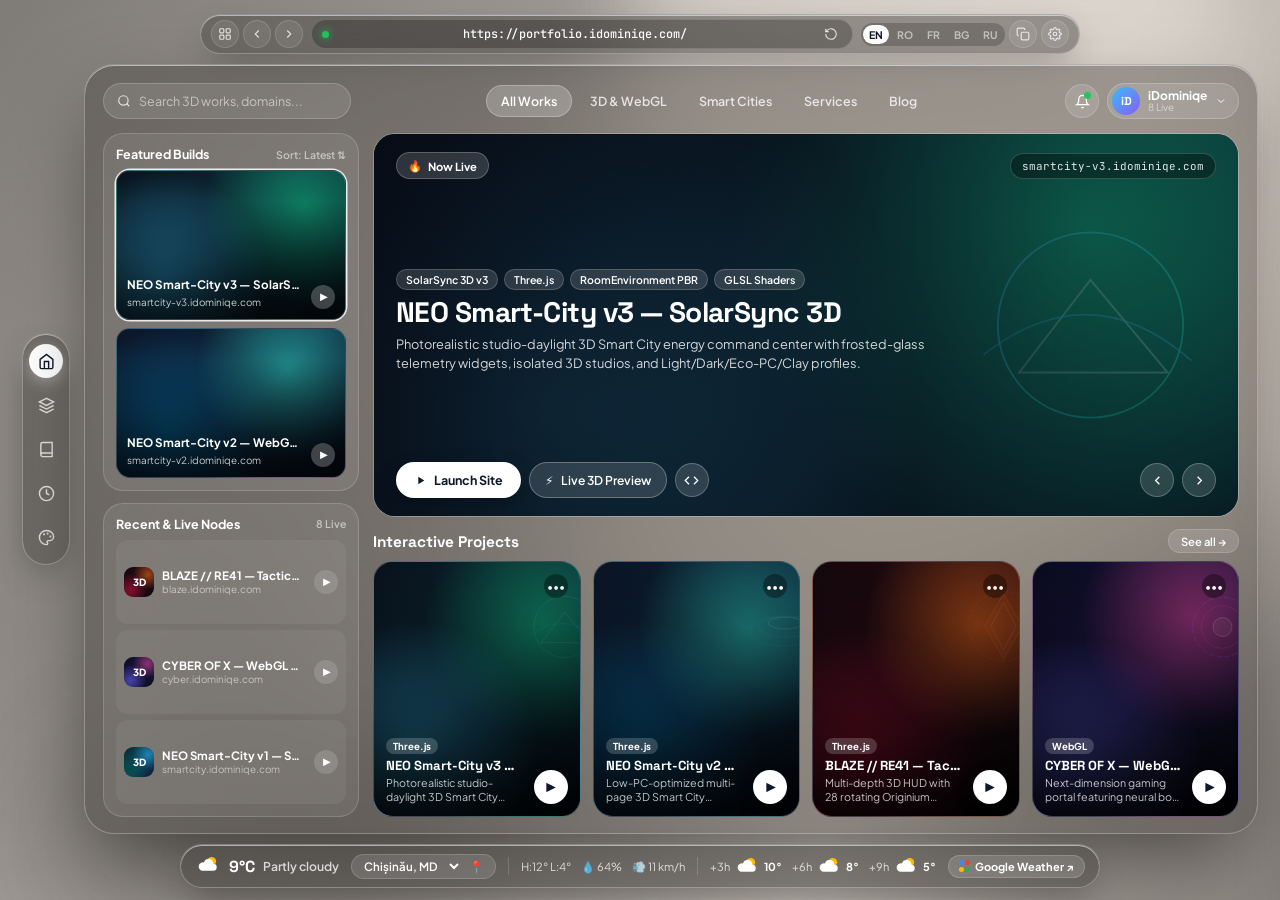
==== commit 788f13f1: "chore(domain): move standalone portfolio repo to portfolio.idominiqe.com" ====
--- a/index.html
+++ b/index.html
@@ -1,4 +1,4 @@
-<!DOCTYPE html>
+﻿<!DOCTYPE html>
 <html lang="en" data-vtheme="loft">
 <head>
   <meta charset="UTF-8" />
@@ -8,7 +8,7 @@
   <meta name="description" content="VisionOS smoked-glass single-screen portfolio by iDominiqe featuring live GitHub WebGL builds, address bar navigation, live Google Weather bar, blog, and custom web services." />
   <meta property="og:title" content="iDominiqe — Spatial Web Studio &amp; 3D Portfolio" />
   <meta property="og:description" content="Interactive 3D WebGL Smart Cities, Liquid Glass UI, Blog &amp; Custom Engineering." />
-  <meta property="og:url" content="https://idominiqe.com/" />
+  <meta property="og:url" content="https://portfolio.idominiqe.com/" />
   <meta property="og:type" content="website" />
 
   <link rel="preconnect" href="https://fonts.googleapis.com" />
@@ -49,7 +49,7 @@
 
       <form class="address-form" id="address-form" autocomplete="off">
         <span class="ssl-dot" title="Cloudflare Full SSL"></span>
-        <input class="address-input" id="address-input" type="text" value="https://idominiqe.com/" aria-label="Address bar" data-vision-placeholder="addressPlaceholder" placeholder="Enter path, domain, or project (e.g. /blog, smartcity-v3)..." />
+        <input class="address-input" id="address-input" type="text" value="https://portfolio.idominiqe.com/" aria-label="Address bar" data-vision-placeholder="addressPlaceholder" placeholder="Enter path, domain, or project (e.g. /blog, smartcity-v3)..." />
         <button type="button" class="v-icon-btn" id="addr-replay" title="Replay tile preload animation" aria-label="Reload tiles" style="width:22px; height:22px; background:transparent; border:none;">
           <svg viewBox="0 0 24 24" fill="none" stroke="currentColor" stroke-width="2"><path d="M3 12a9 9 0 1 0 3-6.7L3 8"/><path d="M3 3v5h5"/></svg>
         </button>
